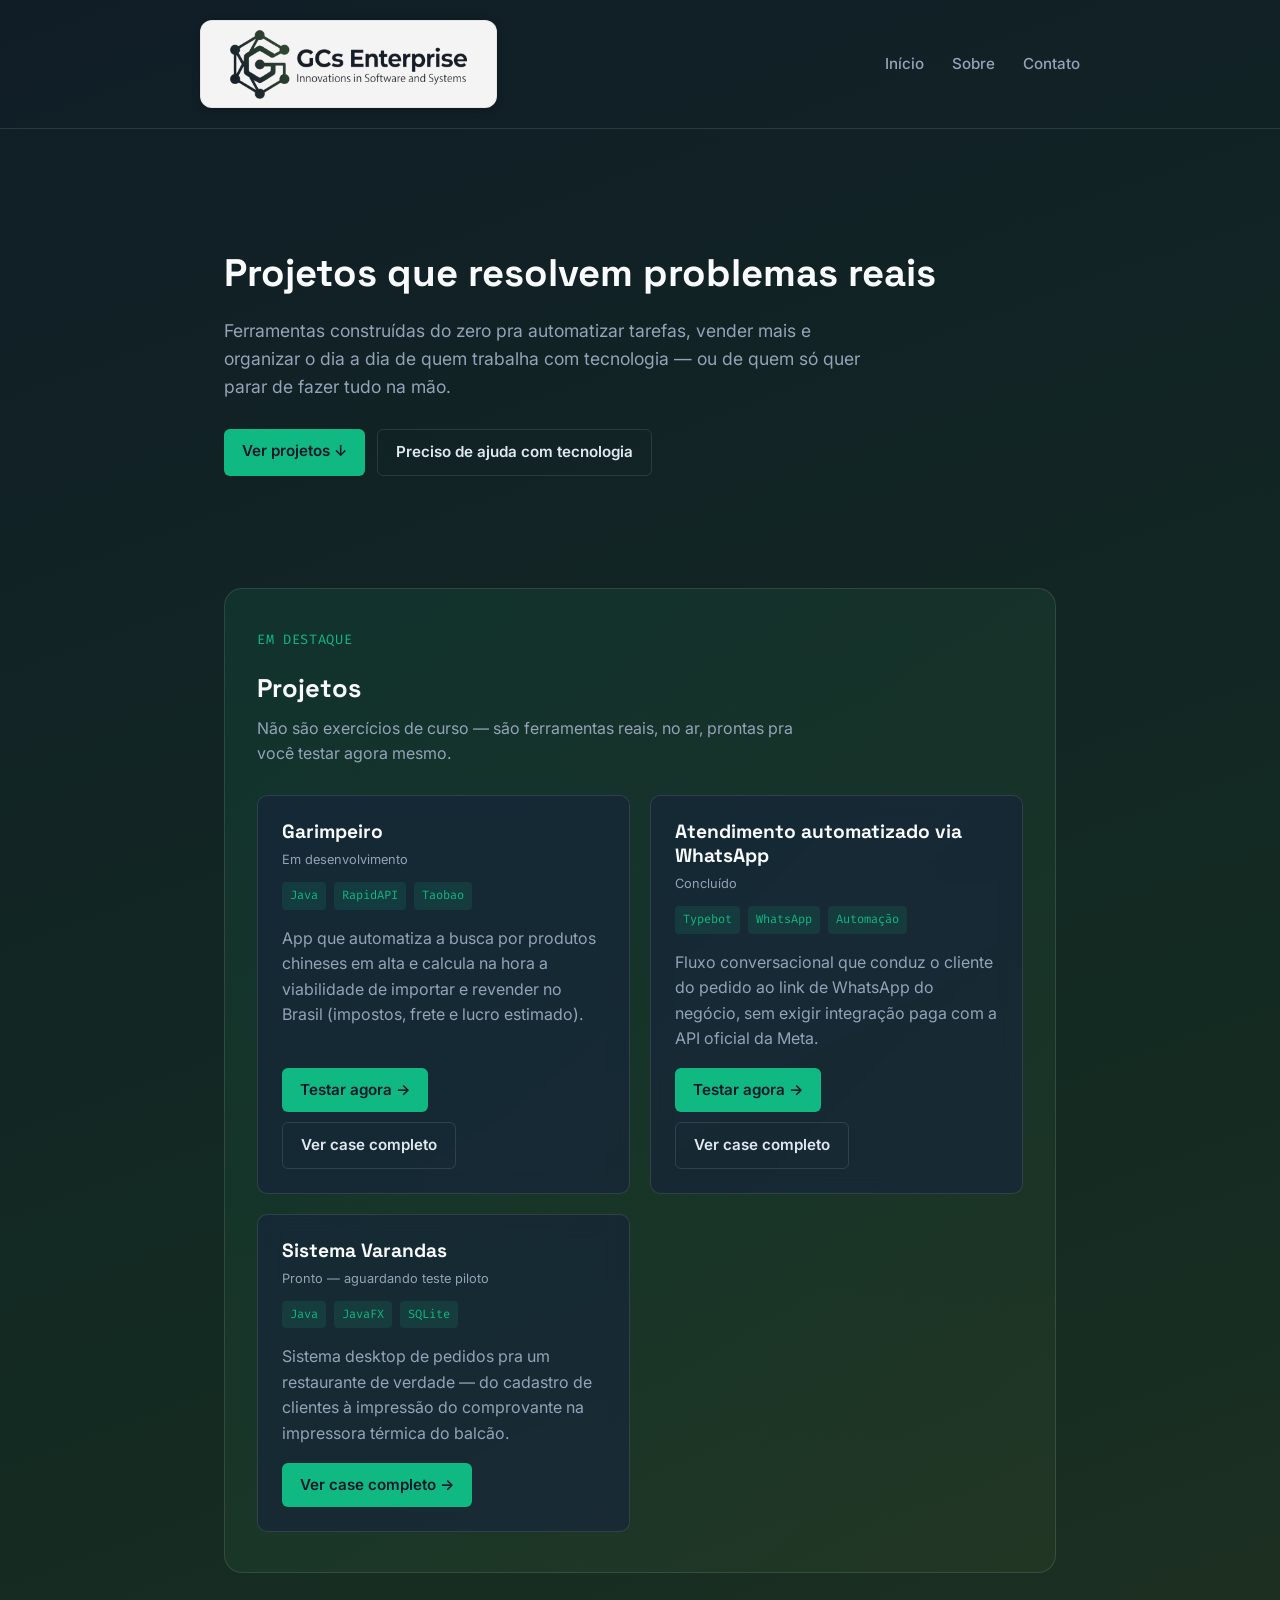
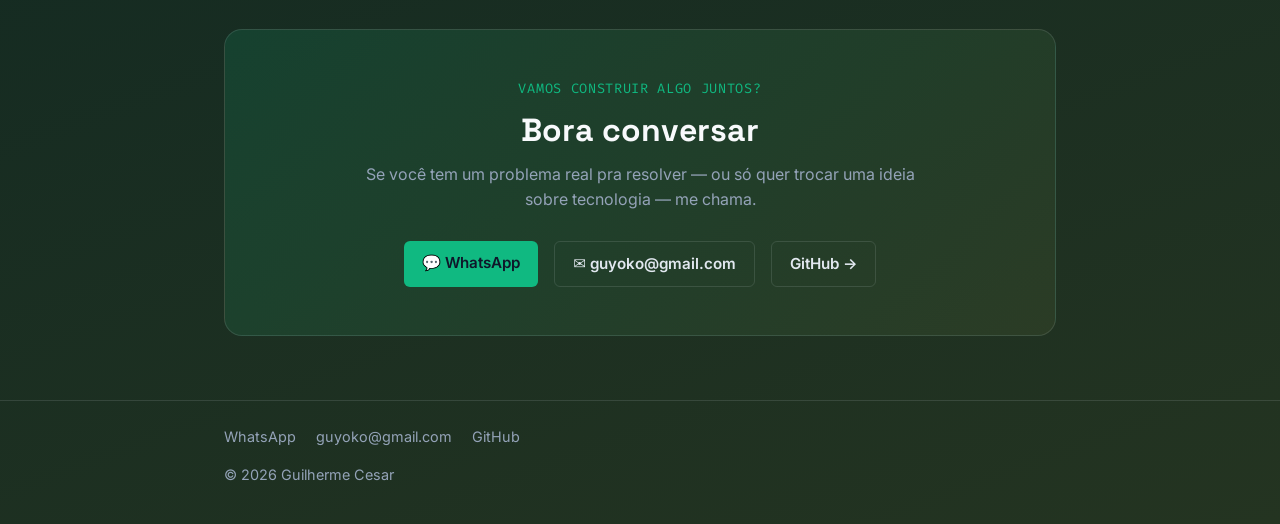
==== index.html @ 0d5178c1 "Atualiza logo do header com nome corrigido (GCs Enterprise) Substitui logo-header.png pela versao co" ====
<!DOCTYPE html>
<html lang="pt-BR">
<head>
  <meta charset="UTF-8">
  <meta name="viewport" content="width=device-width, initial-scale=1.0">
  <meta name="description" content="Portfólio de Guilherme Cesar, desenvolvedor, com projetos reais em Java, APIs e automação.">
  <meta property="og:title" content="Guilherme Cesar — Desenvolvedor">
  <meta property="og:description" content="Projetos reais em Java, APIs e automação — não são exercícios de curso.">
  <meta property="og:image" content="https://guilhermecesars.github.io/social-preview.jpg">
  <meta property="og:url" content="https://guilhermecesars.github.io/">
  <meta property="og:type" content="website">
  <meta name="twitter:card" content="summary_large_image">
  <link rel="icon" href="logo-icon.png" type="image/png">
  <title>Guilherme Cesar — Desenvolvedor</title>
  <link rel="stylesheet" href="style.css">
</head>
<body>
  <header class="site-header">
    <div class="container nav-bar">
      <a href="index.html" class="logo" aria-label="Guilherme Cesar — Início">
        <img src="logo-header.png" alt="GCs Enterprise" class="logo-mark">
      </a>
      <button type="button" class="nav-toggle" id="navToggle" aria-expanded="false" aria-controls="mainNav" aria-label="Abrir menu">
        <span></span><span></span><span></span>
      </button>
      <nav class="main-nav" id="mainNav">
        <a href="index.html">Início</a>
        <a href="sobre.html">Sobre</a>
        <a href="#contato">Contato</a>
      </nav>
    </div>
  </header>

  <main class="container">
    <section class="hero">
      <h1>Projetos que resolvem problemas reais</h1>
      <p class="lead">
        Ferramentas construídas do zero pra automatizar tarefas, vender mais e organizar o
        dia a dia de quem trabalha com tecnologia — ou de quem só quer parar de fazer tudo
        na mão.
      </p>
      <p class="hero-cta">
        <a href="#projetos" class="btn-primary">Ver projetos ↓</a>
        <a href="#contato" class="btn-secondary">Preciso de ajuda com tecnologia</a>
      </p>
    </section>

    <section id="projetos" class="projetos-destaque">
      <p class="eyebrow">Em destaque</p>
      <h2>Projetos</h2>
      <p class="section-intro">
        Não são exercícios de curso — são ferramentas reais, no ar, prontas pra você testar
        agora mesmo.
      </p>
      <div class="projects-grid">
        <article class="project-card reveal">
          <h3>Garimpeiro</h3>
          <p class="status">Em desenvolvimento</p>
          <div class="tags">
            <span class="tag">Java</span>
            <span class="tag">RapidAPI</span>
            <span class="tag">Taobao</span>
          </div>
          <p>
            App que automatiza a busca por produtos chineses em alta e calcula na hora a
            viabilidade de importar e revender no Brasil (impostos, frete e lucro estimado).
          </p>
          <div class="card-actions">
            <a href="https://agente-garimpeiro.onrender.com" target="_blank" rel="noopener" class="btn-primary">Testar agora →</a>
            <a href="projetos/garimpeiro.html" class="btn-secondary">Ver case completo</a>
          </div>
        </article>

        <article class="project-card reveal">
          <h3>Atendimento automatizado via WhatsApp</h3>
          <p class="status">Concluído</p>
          <div class="tags">
            <span class="tag">Typebot</span>
            <span class="tag">WhatsApp</span>
            <span class="tag">Automação</span>
          </div>
          <p>
            Fluxo conversacional que conduz o cliente do pedido ao link de WhatsApp do
            negócio, sem exigir integração paga com a API oficial da Meta.
          </p>
          <div class="card-actions">
            <a href="https://typebot.co/my-typebot-2c72x94" target="_blank" rel="noopener" class="btn-primary">Testar agora →</a>
            <a href="projetos/typebot.html" class="btn-secondary">Ver case completo</a>
          </div>
        </article>

        <article class="project-card reveal">
          <h3>Sistema Varandas</h3>
          <p class="status">Pronto — aguardando teste piloto</p>
          <div class="tags">
            <span class="tag">Java</span>
            <span class="tag">JavaFX</span>
            <span class="tag">SQLite</span>
          </div>
          <p>
            Sistema desktop de pedidos pra um restaurante de verdade — do cadastro de
            clientes à impressão do comprovante na impressora térmica do balcão.
          </p>
          <div class="card-actions">
            <a href="projetos/varandas.html" class="btn-primary">Ver case completo →</a>
          </div>
        </article>
      </div>
    </section>

    <section id="contato">
      <div class="contato-card reveal">
        <p class="eyebrow">Vamos construir algo juntos?</p>
        <h2>Bora conversar</h2>
        <p class="section-intro">
          Se você tem um problema real pra resolver — ou só quer trocar uma ideia sobre
          tecnologia — me chama.
        </p>
        <div class="contato-links">
          <a href="https://wa.me/5511976035867" target="_blank" rel="noopener" class="btn-primary">💬 WhatsApp</a>
          <a href="mailto:guyoko@gmail.com" class="btn-secondary">✉️ guyoko@gmail.com</a>
          <a href="https://github.com/guilhermecesars" target="_blank" rel="noopener" class="btn-secondary">GitHub →</a>
        </div>
      </div>
    </section>
  </main>

  <footer class="site-footer">
    <div class="container">
      <a href="https://wa.me/5511976035867" target="_blank" rel="noopener">WhatsApp</a>
      <a href="mailto:guyoko@gmail.com">guyoko@gmail.com</a>
      <a href="https://github.com/guilhermecesars" target="_blank" rel="noopener">GitHub</a>
      <p>&copy; 2026 Guilherme Cesar</p>
    </div>
  </footer>

  <script src="scripts.js" defer></script>
</body>
</html>
---- style.css ----
@charset "UTF-8";
@import url('https://fonts.googleapis.com/css2?family=Inter:wght@400;500;600;700&family=Space+Grotesk:wght@500;600;700&family=Fira+Code:wght@400;500&display=swap');

:root {
  --bg-grad-start: #101d27;
  --bg-grad-mid: #132a22;
  --bg-grad-end: #243421;
  --bg-card: rgba(22, 33, 62, 0.55);
  --border: rgba(226, 232, 240, 0.12);
  --text: #e2e8f0;
  --text-muted: #94a3b8;
  --heading: #f8fafc;
  --accent: #10b981;
  --accent-soft: rgba(16, 185, 129, 0.12);
}

* {
  box-sizing: border-box;
}

body {
  margin: 0;
  min-height: 100vh;
  background: linear-gradient(160deg, var(--bg-grad-start) 0%, var(--bg-grad-mid) 55%, var(--bg-grad-end) 100%);
  color: var(--text);
  font-family: "Inter", system-ui, -apple-system, sans-serif;
  line-height: 1.6;
}

h1, h2, h3, h4 {
  font-family: "Space Grotesk", "Inter", sans-serif;
  line-height: 1.25;
  color: var(--heading);
}

a {
  color: var(--accent);
}

.container {
  max-width: 880px;
  margin: 0 auto;
  padding: 0 24px;
}

/* header / nav */
.site-header {
  position: relative;
  border-bottom: 1px solid var(--border);
}

.nav-bar {
  display: flex;
  flex-wrap: wrap;
  justify-content: space-between;
  align-items: center;
  gap: 12px;
  padding: 20px 0;
}

.logo {
  display: inline-flex;
  align-items: center;
  background: #f4f4f4;
  border: 1px solid rgba(0, 0, 0, 0.06);
  border-radius: 12px;
  padding: 8px 18px;
  box-shadow: 0 2px 8px rgba(0, 0, 0, 0.2);
  text-decoration: none;
  transition: transform 0.2s ease;
}

.logo:hover,
.logo:focus-visible {
  transform: translateY(-1px);
  outline: none;
}

.logo-mark {
  display: block;
  height: 70px;
  width: auto;
}

.nav-toggle {
  display: none;
  flex-direction: column;
  justify-content: center;
  align-items: center;
  gap: 5px;
  width: 40px;
  height: 40px;
  background: transparent;
  border: 1px solid var(--border);
  border-radius: 8px;
  cursor: pointer;
  padding: 0;
}

.nav-toggle span {
  display: block;
  height: 2px;
  width: 18px;
  background: var(--text);
  transition: transform 0.25s ease, opacity 0.25s ease;
}

.nav-toggle.open span:nth-child(1) {
  transform: translateY(7px) rotate(45deg);
}

.nav-toggle.open span:nth-child(2) {
  opacity: 0;
}

.nav-toggle.open span:nth-child(3) {
  transform: translateY(-7px) rotate(-45deg);
}

.main-nav a {
  color: var(--text-muted);
  text-decoration: none;
  margin-left: 24px;
  font-weight: 500;
  font-size: 0.95rem;
  position: relative;
  transition: color 0.2s;
}

.main-nav a:first-child {
  margin-left: 0;
}

.main-nav a::after {
  content: "";
  position: absolute;
  left: 0;
  right: 100%;
  bottom: -4px;
  height: 2px;
  background: var(--accent);
  transition: right 0.25s ease;
}

.main-nav a:hover,
.main-nav a:focus-visible {
  color: var(--accent);
  outline: none;
}

.main-nav a:hover::after,
.main-nav a:focus-visible::after {
  right: 0;
}

/* hero */
.hero {
  padding: 64px 0 40px;
}

.hero .eyebrow {
  font-family: "Fira Code", monospace;
  color: var(--accent);
  font-size: 0.85rem;
  letter-spacing: 0.05em;
  text-transform: uppercase;
  margin: 0 0 12px;
}

.hero h1 {
  font-size: 2.4rem;
  margin: 0 0 20px;
}

.hero p.lead {
  font-size: 1.1rem;
  color: var(--text-muted);
  max-width: 640px;
}

.hero-cta {
  margin-top: 28px;
  display: flex;
  flex-wrap: wrap;
  gap: 12px;
}

.hero .eyebrow,
.hero h1,
.hero p.lead,
.hero-cta {
  opacity: 0;
  animation: fadeInUp 0.7s ease forwards;
}

.hero .eyebrow { animation-delay: 0s; }
.hero h1 { animation-delay: 0.12s; }
.hero p.lead { animation-delay: 0.24s; }
.hero-cta { animation-delay: 0.36s; }

/* sections */
section {
  margin: 56px 0;
}

section > h2 {
  font-size: 1.6rem;
  margin-bottom: 12px;
}

.section-intro {
  color: var(--text-muted);
  max-width: 560px;
  margin: 0 0 28px;
}

/* projetos em destaque */
.projetos-destaque {
  padding: 40px 32px;
  border-radius: 18px;
  border: 1px solid var(--border);
  background: linear-gradient(135deg, rgba(16, 185, 129, 0.1), rgba(107, 122, 62, 0.1));
}

.projetos-destaque .eyebrow {
  font-family: "Fira Code", monospace;
  color: var(--accent);
  font-size: 0.85rem;
  letter-spacing: 0.05em;
  text-transform: uppercase;
  margin: 0 0 10px;
}

/* project cards */
.projects-grid {
  display: grid;
  grid-template-columns: repeat(auto-fit, minmax(260px, 1fr));
  gap: 20px;
}

.project-card {
  background: var(--bg-card);
  backdrop-filter: blur(10px);
  -webkit-backdrop-filter: blur(10px);
  border: 1px solid var(--border);
  border-radius: 10px;
  padding: 24px;
  display: flex;
  flex-direction: column;
  transition: transform 0.3s ease, border-color 0.3s ease, box-shadow 0.3s ease;
}

.project-card:hover {
  transform: translateY(-6px);
  border-color: var(--accent);
  box-shadow: 0 16px 32px -16px rgba(16, 185, 129, 0.4);
}

/* combinado com .reveal: garante que a transicao cubra fade-in e hover juntos */
.project-card.reveal {
  transition: opacity 0.6s ease, transform 0.4s ease, border-color 0.3s ease, box-shadow 0.3s ease;
}

.project-card h3 {
  margin: 0 0 6px;
  font-size: 1.2rem;
}

.project-card .status {
  font-size: 0.8rem;
  color: var(--text-muted);
  margin: 0 0 12px;
}

.tags {
  display: flex;
  flex-wrap: wrap;
  gap: 8px;
  margin: 0 0 16px;
}

.tag {
  font-family: "Fira Code", monospace;
  font-size: 0.75rem;
  background: var(--accent-soft);
  color: var(--accent);
  padding: 4px 8px;
  border-radius: 4px;
}

.project-card p {
  color: var(--text-muted);
  margin: 0 0 16px;
}

.card-actions {
  display: flex;
  flex-wrap: wrap;
  gap: 10px;
  margin-top: auto;
}

/* buttons */
.btn-primary,
.btn-secondary,
.case-cta {
  display: inline-block;
  font-weight: 600;
  text-decoration: none;
  padding: 10px 18px;
  border-radius: 6px;
  font-size: 0.95rem;
  transition: transform 0.2s ease, background 0.2s ease, border-color 0.2s ease, color 0.2s ease;
}

.btn-primary,
.case-cta {
  background: var(--accent);
  color: #0f172a;
}

.btn-primary:hover,
.btn-primary:focus-visible,
.case-cta:hover,
.case-cta:focus-visible {
  background: #0ea371;
  transform: translateY(-2px);
  outline: none;
}

.btn-secondary {
  background: transparent;
  color: var(--text);
  border: 1px solid var(--border);
}

.btn-secondary:hover,
.btn-secondary:focus-visible {
  border-color: var(--accent);
  color: var(--accent);
  transform: translateY(-2px);
  outline: none;
}

/* contato */
.contato-card {
  border-radius: 18px;
  padding: 48px 32px;
  text-align: center;
  border: 1px solid var(--border);
  background: linear-gradient(135deg, rgba(16, 185, 129, 0.15), rgba(107, 122, 62, 0.15));
}

.contato-card .eyebrow {
  font-family: "Fira Code", monospace;
  color: var(--accent);
  font-size: 0.85rem;
  letter-spacing: 0.05em;
  text-transform: uppercase;
  margin: 0 0 10px;
}

.contato-card h2 {
  font-size: 2rem;
  margin: 0 0 12px;
}

.contato-card .section-intro {
  margin: 0 auto 28px;
}

.contato-links {
  display: flex;
  gap: 16px;
  flex-wrap: wrap;
  justify-content: center;
}

/* about / trajetória */
.about-layout {
  display: flex;
  gap: 32px;
  flex-wrap: wrap;
  align-items: flex-start;
}

.profile-photo {
  width: 220px;
  max-width: 100%;
  border-radius: 12px;
  border: 1px solid var(--border);
}

.about-text {
  flex: 1;
  min-width: 260px;
}

/* case study pages */
.breadcrumb {
  display: inline-block;
  font-size: 0.9rem;
  color: var(--text-muted);
  text-decoration: none;
  margin-bottom: 24px;
}

.breadcrumb:hover,
.breadcrumb:focus-visible {
  color: var(--accent);
}

.case-header h1 {
  font-size: 2rem;
  margin: 0 0 8px;
}

.case-header .status {
  font-size: 0.85rem;
  color: var(--text-muted);
  margin: 0 0 16px;
}

.case-cta {
  margin: 4px 0 12px;
}

.case-section {
  margin: 32px 0;
}

.case-label {
  font-family: "Fira Code", monospace;
  text-transform: uppercase;
  letter-spacing: 0.05em;
  font-size: 0.8rem;
  font-weight: 500;
  color: var(--accent);
  margin: 0 0 8px;
}

/* carousel */
.carousel {
  position: relative;
  border-radius: 14px;
  overflow: hidden;
  border: 1px solid var(--border);
  background: var(--bg-card);
}

.carousel-track {
  display: flex;
  overflow-x: auto;
  scroll-snap-type: x mandatory;
  scrollbar-width: none;
}

.carousel-track::-webkit-scrollbar {
  display: none;
}

.carousel-slide {
  flex: 0 0 100%;
  scroll-snap-align: center;
  margin: 0;
}

.carousel-slide img {
  display: block;
  width: 100%;
  height: auto;
}

.carousel-slide figcaption {
  padding: 12px 16px;
  font-size: 0.85rem;
  color: var(--text-muted);
  text-align: center;
}

.carousel-btn {
  position: absolute;
  top: 42%;
  transform: translateY(-50%);
  background: rgba(15, 23, 42, 0.65);
  color: #ffffff;
  border: 1px solid var(--border);
  width: 36px;
  height: 36px;
  border-radius: 50%;
  font-size: 1.3rem;
  line-height: 1;
  cursor: pointer;
  display: flex;
  align-items: center;
  justify-content: center;
  transition: background 0.2s ease, color 0.2s ease;
}

.carousel-btn:hover,
.carousel-btn:focus-visible {
  background: var(--accent);
  color: #0f172a;
  outline: none;
}

.carousel-prev {
  left: 12px;
}

.carousel-next {
  right: 12px;
}

.carousel-dots {
  display: flex;
  justify-content: center;
  gap: 8px;
  padding: 4px 0 16px;
}

.carousel-dot {
  width: 8px;
  height: 8px;
  border-radius: 50%;
  background: var(--border);
  border: none;
  padding: 0;
  cursor: pointer;
  transition: background 0.2s ease, transform 0.2s ease;
}

.carousel-dot.active {
  background: var(--accent);
  transform: scale(1.3);
}

/* footer */
.site-footer {
  border-top: 1px solid var(--border);
  margin-top: 64px;
  padding: 24px 0;
  color: var(--text-muted);
  font-size: 0.9rem;
}

.site-footer a {
  color: var(--text-muted);
  margin-right: 16px;
  text-decoration: none;
}

.site-footer a:hover,
.site-footer a:focus-visible {
  color: var(--accent);
}

/* scroll reveal */
.reveal {
  opacity: 0;
  transform: translateY(24px);
  transition: opacity 0.6s ease, transform 0.6s ease;
}

.reveal.is-visible {
  opacity: 1;
  transform: translateY(0);
}

.projects-grid .project-card:nth-child(2) {
  transition-delay: 0.1s;
}

.projects-grid .project-card:nth-child(3) {
  transition-delay: 0.2s;
}

/* animations */
@keyframes fadeInUp {
  from {
    opacity: 0;
    transform: translateY(20px);
  }
  to {
    opacity: 1;
    transform: translateY(0);
  }
}

@media (prefers-reduced-motion: reduce) {
  * {
    animation: none !important;
    transition: none !important;
  }
}

@media (max-width: 600px) {
  .hero h1 {
    font-size: 1.9rem;
  }

  .nav-toggle {
    display: flex;
  }

  .main-nav {
    display: none;
    flex: 0 0 100%;
    flex-direction: column;
    gap: 4px;
    padding: 8px 0 4px;
  }

  .main-nav.open {
    display: flex;
  }

  .main-nav a {
    margin-left: 0;
    padding: 12px 0;
    border-bottom: 1px solid var(--border);
  }

  .main-nav a:last-child {
    border-bottom: none;
  }

  .main-nav a::after {
    display: none;
  }

  .about-layout {
    flex-direction: column;
  }

  .projetos-destaque,
  .contato-card {
    padding: 28px 20px;
  }

  .logo-mark {
    height: 54px;
  }

  .logo {
    padding: 6px 12px;
  }
}
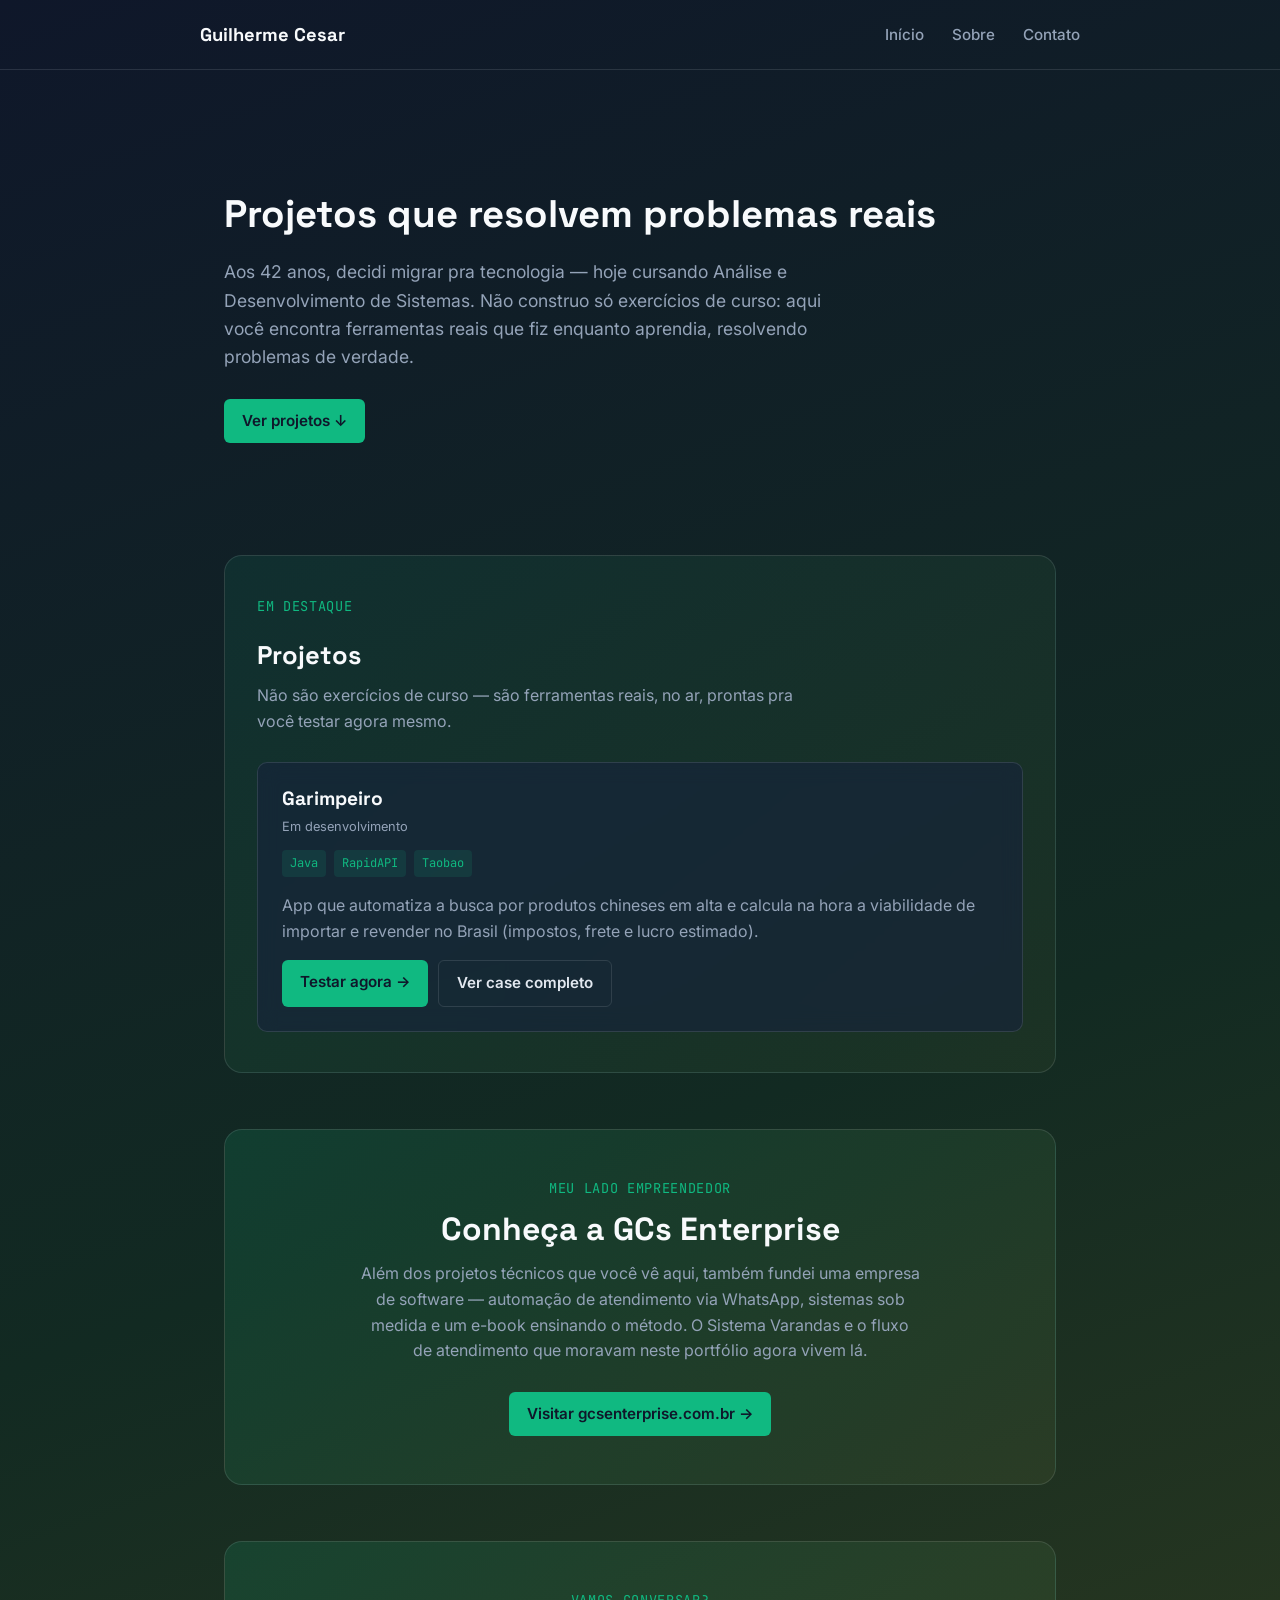
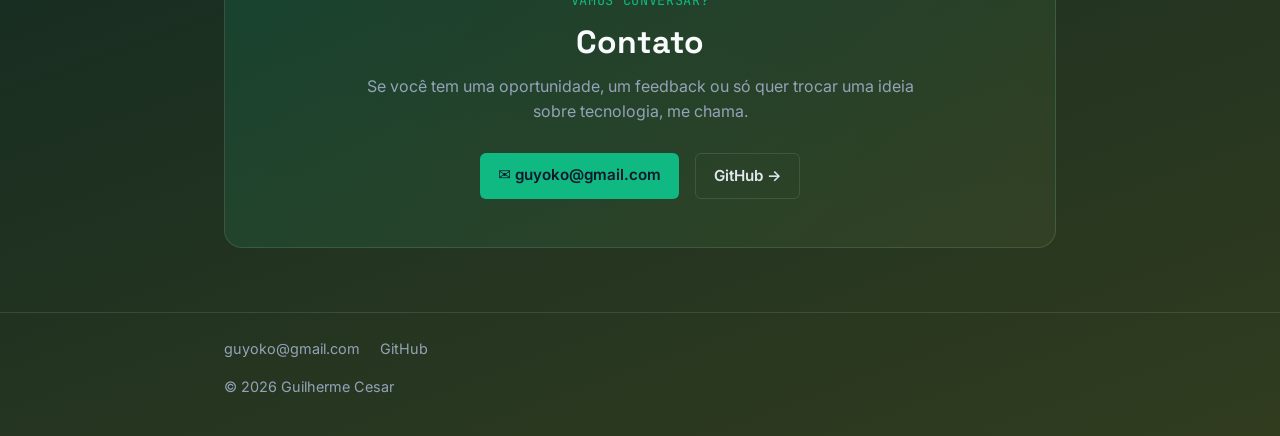
==== commit a46975b0: "Simplifica o portfolio de volta ao foco pessoal/estudante - Remove identidade visual GCs Enterprise " ====
--- a/index.html
+++ b/index.html
@@ -6,20 +6,16 @@
   <meta name="description" content="Portfólio de Guilherme Cesar, desenvolvedor, com projetos reais em Java, APIs e automação.">
   <meta property="og:title" content="Guilherme Cesar — Desenvolvedor">
   <meta property="og:description" content="Projetos reais em Java, APIs e automação — não são exercícios de curso.">
-  <meta property="og:image" content="https://guilhermecesars.github.io/social-preview.jpg">
   <meta property="og:url" content="https://guilhermecesars.github.io/">
   <meta property="og:type" content="website">
-  <meta name="twitter:card" content="summary_large_image">
-  <link rel="icon" href="logo-icon.png" type="image/png">
+  <link rel="icon" href="gui001.ico" type="image/x-icon">
   <title>Guilherme Cesar — Desenvolvedor</title>
   <link rel="stylesheet" href="style.css">
 </head>
 <body>
   <header class="site-header">
     <div class="container nav-bar">
-      <a href="index.html" class="logo" aria-label="Guilherme Cesar — Início">
-        <img src="logo-header.png" alt="GCs Enterprise" class="logo-mark">
-      </a>
+      <a href="index.html" class="logo">Guilherme Cesar</a>
       <button type="button" class="nav-toggle" id="navToggle" aria-expanded="false" aria-controls="mainNav" aria-label="Abrir menu">
         <span></span><span></span><span></span>
       </button>
@@ -35,13 +31,13 @@
     <section class="hero">
       <h1>Projetos que resolvem problemas reais</h1>
       <p class="lead">
-        Ferramentas construídas do zero pra automatizar tarefas, vender mais e organizar o
-        dia a dia de quem trabalha com tecnologia — ou de quem só quer parar de fazer tudo
-        na mão.
+        Aos 42 anos, decidi migrar pra tecnologia — hoje cursando Análise e
+        Desenvolvimento de Sistemas. Não construo só exercícios de curso: aqui você
+        encontra ferramentas reais que fiz enquanto aprendia, resolvendo problemas de
+        verdade.
       </p>
       <p class="hero-cta">
         <a href="#projetos" class="btn-primary">Ver projetos ↓</a>
-        <a href="#contato" class="btn-secondary">Preciso de ajuda com tecnologia</a>
       </p>
     </section>
 
@@ -70,55 +66,33 @@
             <a href="projetos/garimpeiro.html" class="btn-secondary">Ver case completo</a>
           </div>
         </article>
+      </div>
+    </section>
 
-        <article class="project-card reveal">
-          <h3>Atendimento automatizado via WhatsApp</h3>
-          <p class="status">Concluído</p>
-          <div class="tags">
-            <span class="tag">Typebot</span>
-            <span class="tag">WhatsApp</span>
-            <span class="tag">Automação</span>
-          </div>
-          <p>
-            Fluxo conversacional que conduz o cliente do pedido ao link de WhatsApp do
-            negócio, sem exigir integração paga com a API oficial da Meta.
-          </p>
-          <div class="card-actions">
-            <a href="https://typebot.co/my-typebot-2c72x94" target="_blank" rel="noopener" class="btn-primary">Testar agora →</a>
-            <a href="projetos/typebot.html" class="btn-secondary">Ver case completo</a>
-          </div>
-        </article>
-
-        <article class="project-card reveal">
-          <h3>Sistema Varandas</h3>
-          <p class="status">Pronto — aguardando teste piloto</p>
-          <div class="tags">
-            <span class="tag">Java</span>
-            <span class="tag">JavaFX</span>
-            <span class="tag">SQLite</span>
-          </div>
-          <p>
-            Sistema desktop de pedidos pra um restaurante de verdade — do cadastro de
-            clientes à impressão do comprovante na impressora térmica do balcão.
-          </p>
-          <div class="card-actions">
-            <a href="projetos/varandas.html" class="btn-primary">Ver case completo →</a>
-          </div>
-        </article>
+    <section id="gcs-enterprise">
+      <div class="contato-card reveal">
+        <p class="eyebrow">Meu lado empreendedor</p>
+        <h2>Conheça a GCs Enterprise</h2>
+        <p class="section-intro">
+          Além dos projetos técnicos que você vê aqui, também fundei uma empresa de
+          software — automação de atendimento via WhatsApp, sistemas sob medida e um
+          e-book ensinando o método. O Sistema Varandas e o fluxo de atendimento que
+          moravam neste portfólio agora vivem lá.
+        </p>
+        <a href="https://gcsenterprise.com.br" target="_blank" rel="noopener" class="btn-primary">Visitar gcsenterprise.com.br →</a>
       </div>
     </section>
 
     <section id="contato">
       <div class="contato-card reveal">
-        <p class="eyebrow">Vamos construir algo juntos?</p>
-        <h2>Bora conversar</h2>
+        <p class="eyebrow">Vamos conversar?</p>
+        <h2>Contato</h2>
         <p class="section-intro">
-          Se você tem um problema real pra resolver — ou só quer trocar uma ideia sobre
-          tecnologia — me chama.
+          Se você tem uma oportunidade, um feedback ou só quer trocar uma ideia sobre
+          tecnologia, me chama.
         </p>
         <div class="contato-links">
-          <a href="https://wa.me/5511976035867" target="_blank" rel="noopener" class="btn-primary">💬 WhatsApp</a>
-          <a href="mailto:guyoko@gmail.com" class="btn-secondary">✉️ guyoko@gmail.com</a>
+          <a href="mailto:guyoko@gmail.com" class="btn-primary">✉️ guyoko@gmail.com</a>
           <a href="https://github.com/guilhermecesars" target="_blank" rel="noopener" class="btn-secondary">GitHub →</a>
         </div>
       </div>
@@ -127,7 +101,6 @@
 
   <footer class="site-footer">
     <div class="container">
-      <a href="https://wa.me/5511976035867" target="_blank" rel="noopener">WhatsApp</a>
       <a href="mailto:guyoko@gmail.com">guyoko@gmail.com</a>
       <a href="https://github.com/guilhermecesars" target="_blank" rel="noopener">GitHub</a>
       <p>&copy; 2026 Guilherme Cesar</p>
--- a/style.css
+++ b/style.css
@@ -1,10 +1,10 @@
 @charset "UTF-8";
-@import url('https://fonts.googleapis.com/css2?family=Inter:wght@400;500;600;700&family=Space+Grotesk:wght@500;600;700&family=Fira+Code:wght@400;500&display=swap');
+@import url('https://fonts.googleapis.com/css2?family=Inter:wght@400;500;600;700&family=Space+Grotesk:wght@500;600;700&family=JetBrains+Mono:wght@400;500&display=swap');
 
 :root {
-  --bg-grad-start: #101d27;
-  --bg-grad-mid: #132a22;
-  --bg-grad-end: #243421;
+  --bg-grad-start: #0f172a;
+  --bg-grad-mid: #122a22;
+  --bg-grad-end: #313c1f;
   --bg-card: rgba(22, 33, 62, 0.55);
   --border: rgba(226, 232, 240, 0.12);
   --text: #e2e8f0;
@@ -59,27 +59,11 @@
 }
 
 .logo {
-  display: inline-flex;
-  align-items: center;
-  background: #f4f4f4;
-  border: 1px solid rgba(0, 0, 0, 0.06);
-  border-radius: 12px;
-  padding: 8px 18px;
-  box-shadow: 0 2px 8px rgba(0, 0, 0, 0.2);
+  font-family: "Space Grotesk", sans-serif;
+  font-weight: 700;
+  font-size: 1.15rem;
+  color: var(--heading);
   text-decoration: none;
-  transition: transform 0.2s ease;
-}
-
-.logo:hover,
-.logo:focus-visible {
-  transform: translateY(-1px);
-  outline: none;
-}
-
-.logo-mark {
-  display: block;
-  height: 70px;
-  width: auto;
 }
 
 .nav-toggle {
@@ -159,7 +143,7 @@
 }
 
 .hero .eyebrow {
-  font-family: "Fira Code", monospace;
+  font-family: "JetBrains Mono", monospace;
   color: var(--accent);
   font-size: 0.85rem;
   letter-spacing: 0.05em;
@@ -223,7 +207,7 @@
 }
 
 .projetos-destaque .eyebrow {
-  font-family: "Fira Code", monospace;
+  font-family: "JetBrains Mono", monospace;
   color: var(--accent);
   font-size: 0.85rem;
   letter-spacing: 0.05em;
@@ -280,7 +264,7 @@
 }
 
 .tag {
-  font-family: "Fira Code", monospace;
+  font-family: "JetBrains Mono", monospace;
   font-size: 0.75rem;
   background: var(--accent-soft);
   color: var(--accent);
@@ -352,7 +336,7 @@
 }
 
 .contato-card .eyebrow {
-  font-family: "Fira Code", monospace;
+  font-family: "JetBrains Mono", monospace;
   color: var(--accent);
   font-size: 0.85rem;
   letter-spacing: 0.05em;
@@ -430,109 +414,13 @@
 }
 
 .case-label {
-  font-family: "Fira Code", monospace;
+  font-family: "JetBrains Mono", monospace;
   text-transform: uppercase;
   letter-spacing: 0.05em;
   font-size: 0.8rem;
   font-weight: 500;
   color: var(--accent);
   margin: 0 0 8px;
-}
-
-/* carousel */
-.carousel {
-  position: relative;
-  border-radius: 14px;
-  overflow: hidden;
-  border: 1px solid var(--border);
-  background: var(--bg-card);
-}
-
-.carousel-track {
-  display: flex;
-  overflow-x: auto;
-  scroll-snap-type: x mandatory;
-  scrollbar-width: none;
-}
-
-.carousel-track::-webkit-scrollbar {
-  display: none;
-}
-
-.carousel-slide {
-  flex: 0 0 100%;
-  scroll-snap-align: center;
-  margin: 0;
-}
-
-.carousel-slide img {
-  display: block;
-  width: 100%;
-  height: auto;
-}
-
-.carousel-slide figcaption {
-  padding: 12px 16px;
-  font-size: 0.85rem;
-  color: var(--text-muted);
-  text-align: center;
-}
-
-.carousel-btn {
-  position: absolute;
-  top: 42%;
-  transform: translateY(-50%);
-  background: rgba(15, 23, 42, 0.65);
-  color: #ffffff;
-  border: 1px solid var(--border);
-  width: 36px;
-  height: 36px;
-  border-radius: 50%;
-  font-size: 1.3rem;
-  line-height: 1;
-  cursor: pointer;
-  display: flex;
-  align-items: center;
-  justify-content: center;
-  transition: background 0.2s ease, color 0.2s ease;
-}
-
-.carousel-btn:hover,
-.carousel-btn:focus-visible {
-  background: var(--accent);
-  color: #0f172a;
-  outline: none;
-}
-
-.carousel-prev {
-  left: 12px;
-}
-
-.carousel-next {
-  right: 12px;
-}
-
-.carousel-dots {
-  display: flex;
-  justify-content: center;
-  gap: 8px;
-  padding: 4px 0 16px;
-}
-
-.carousel-dot {
-  width: 8px;
-  height: 8px;
-  border-radius: 50%;
-  background: var(--border);
-  border: none;
-  padding: 0;
-  cursor: pointer;
-  transition: background 0.2s ease, transform 0.2s ease;
-}
-
-.carousel-dot.active {
-  background: var(--accent);
-  transform: scale(1.3);
 }
 
 /* footer */
@@ -565,14 +453,6 @@
 .reveal.is-visible {
   opacity: 1;
   transform: translateY(0);
-}
-
-.projects-grid .project-card:nth-child(2) {
-  transition-delay: 0.1s;
-}
-
-.projects-grid .project-card:nth-child(3) {
-  transition-delay: 0.2s;
 }
 
 /* animations */
@@ -637,12 +517,4 @@
   .contato-card {
     padding: 28px 20px;
   }
-
-  .logo-mark {
-    height: 54px;
-  }
-
-  .logo {
-    padding: 6px 12px;
-  }
-}
+}
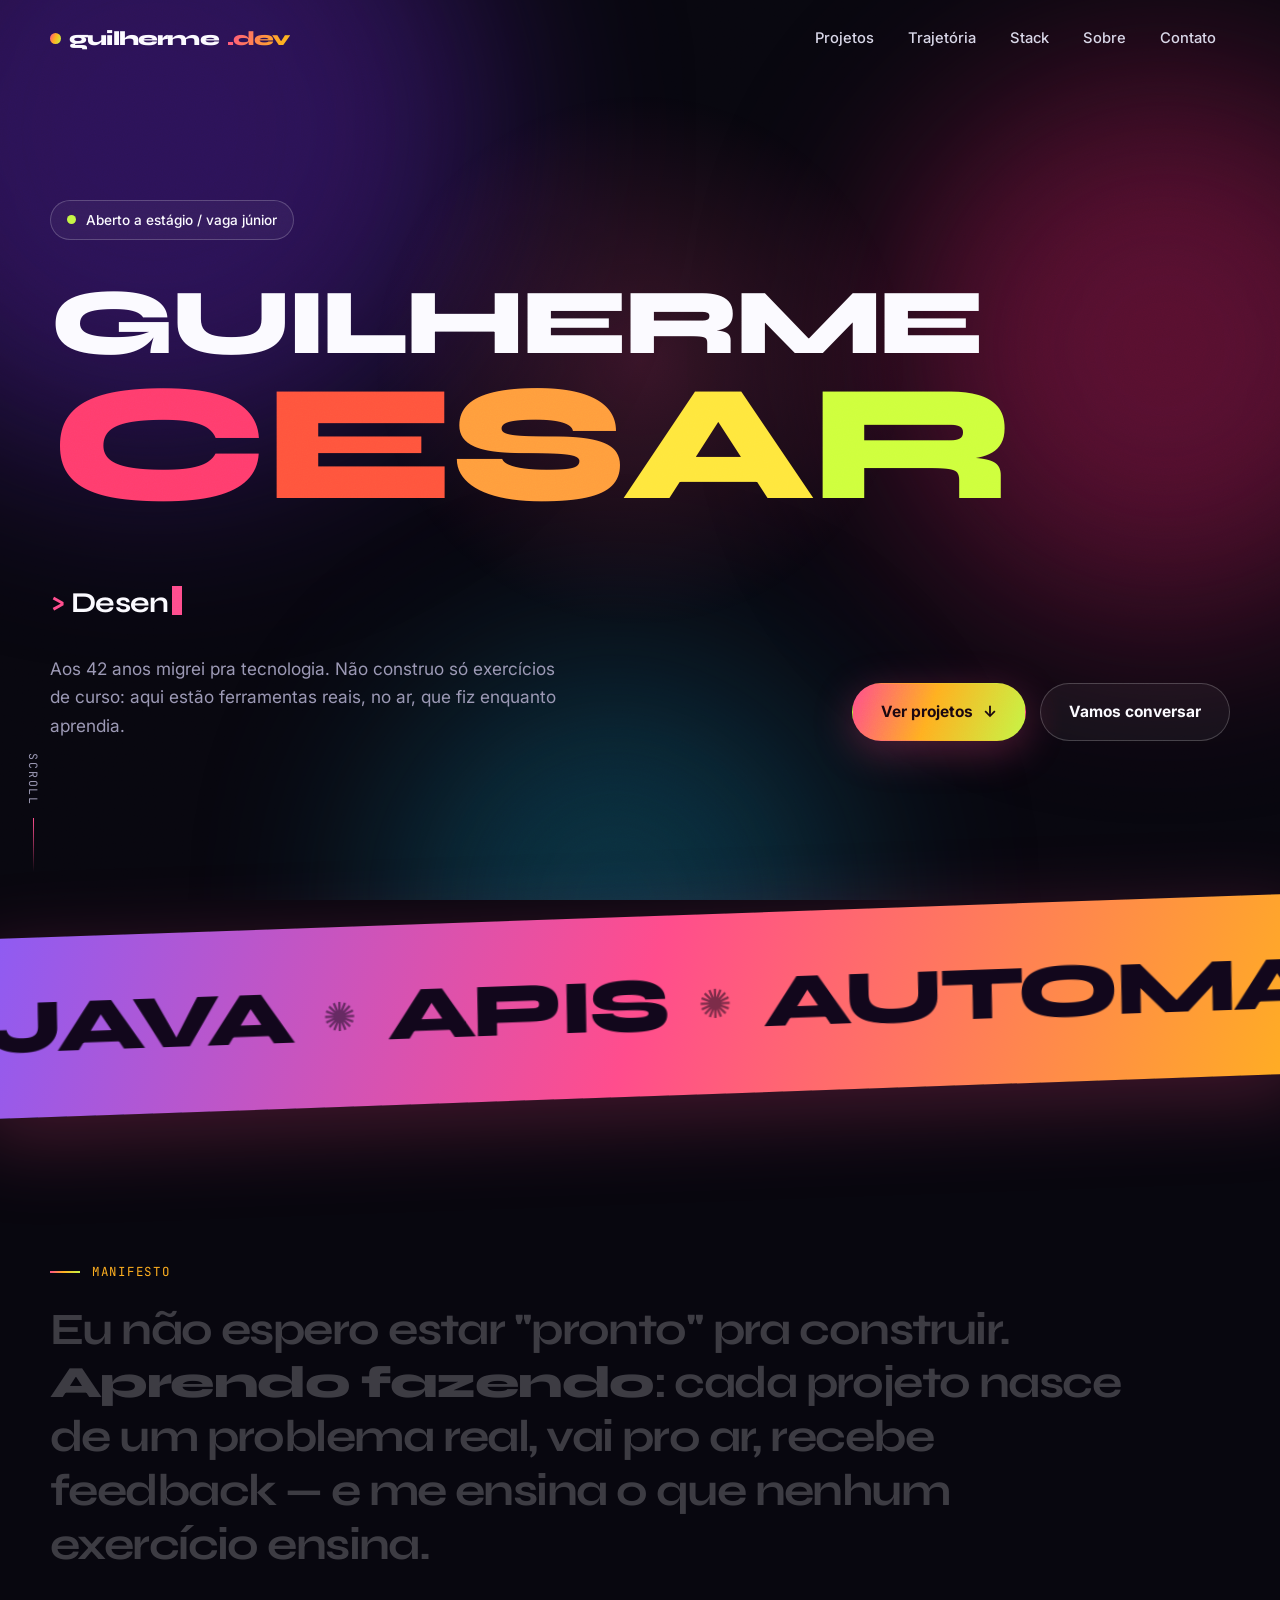
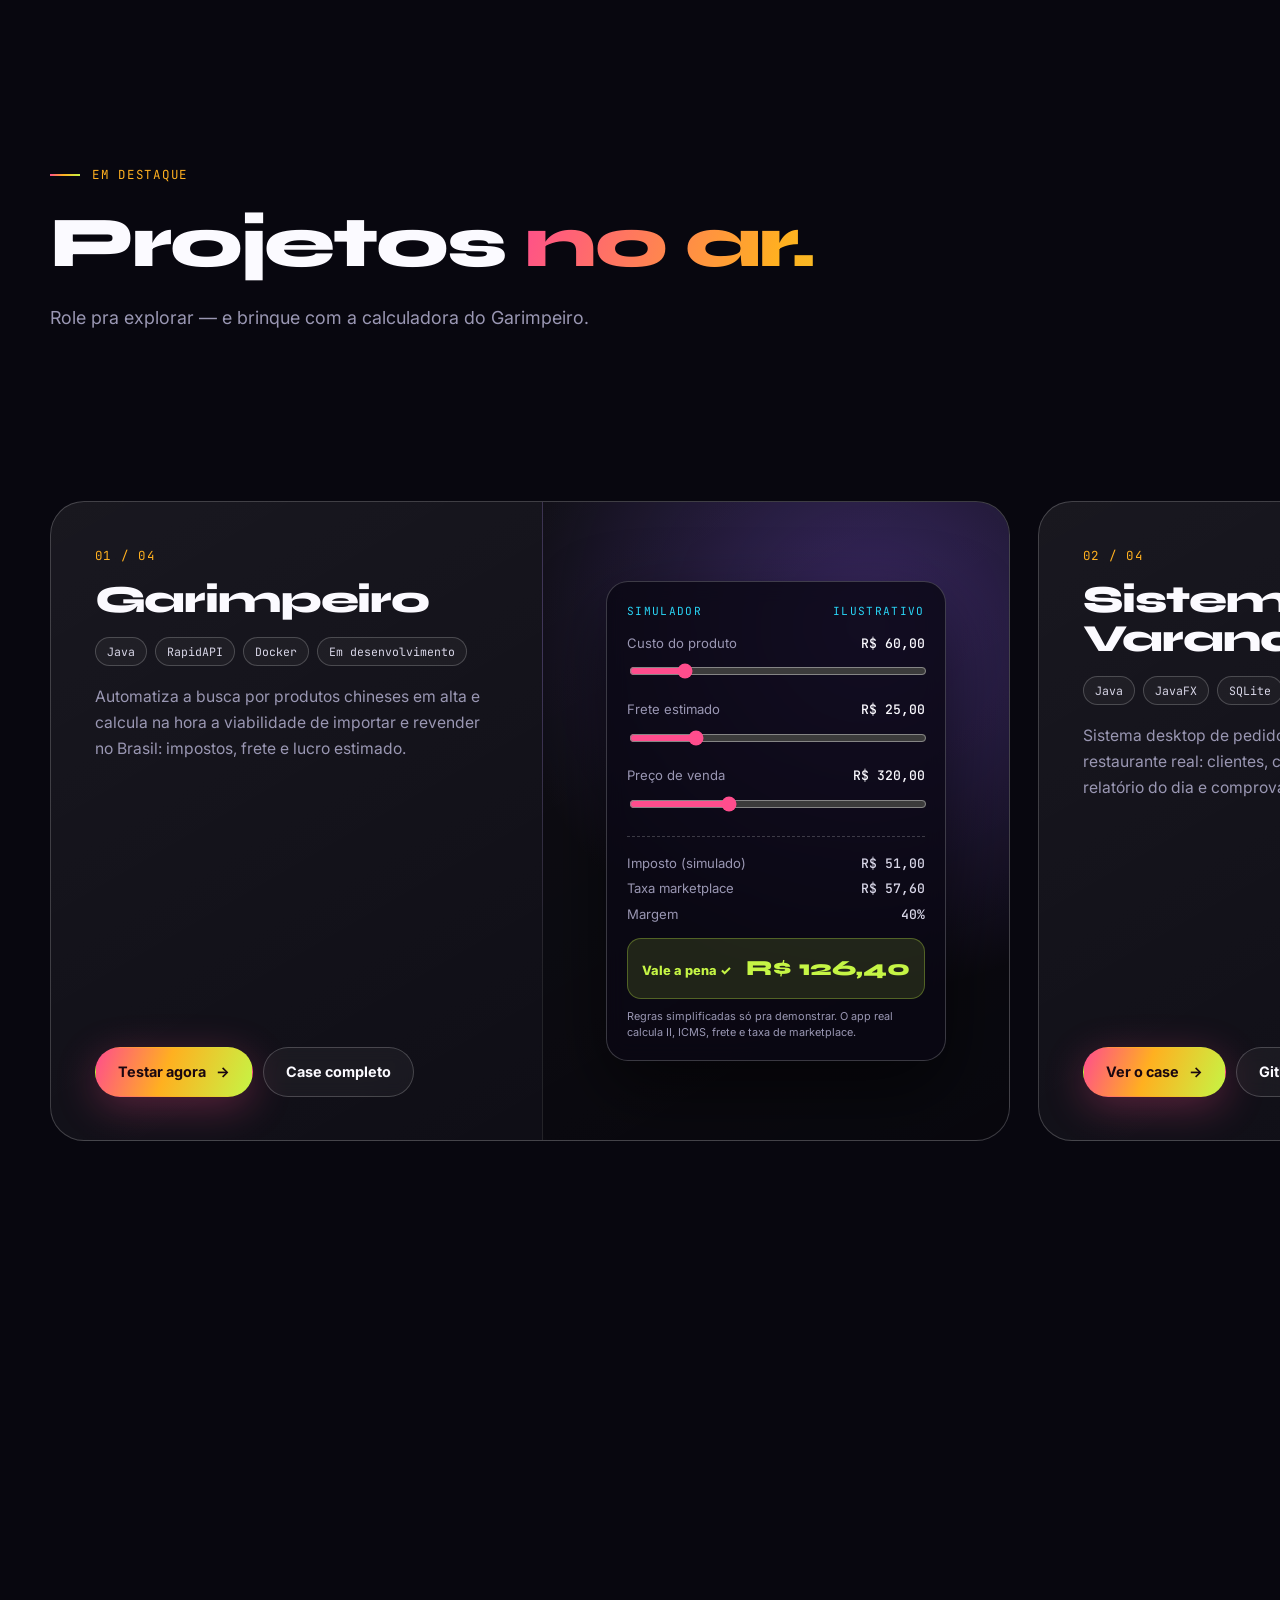
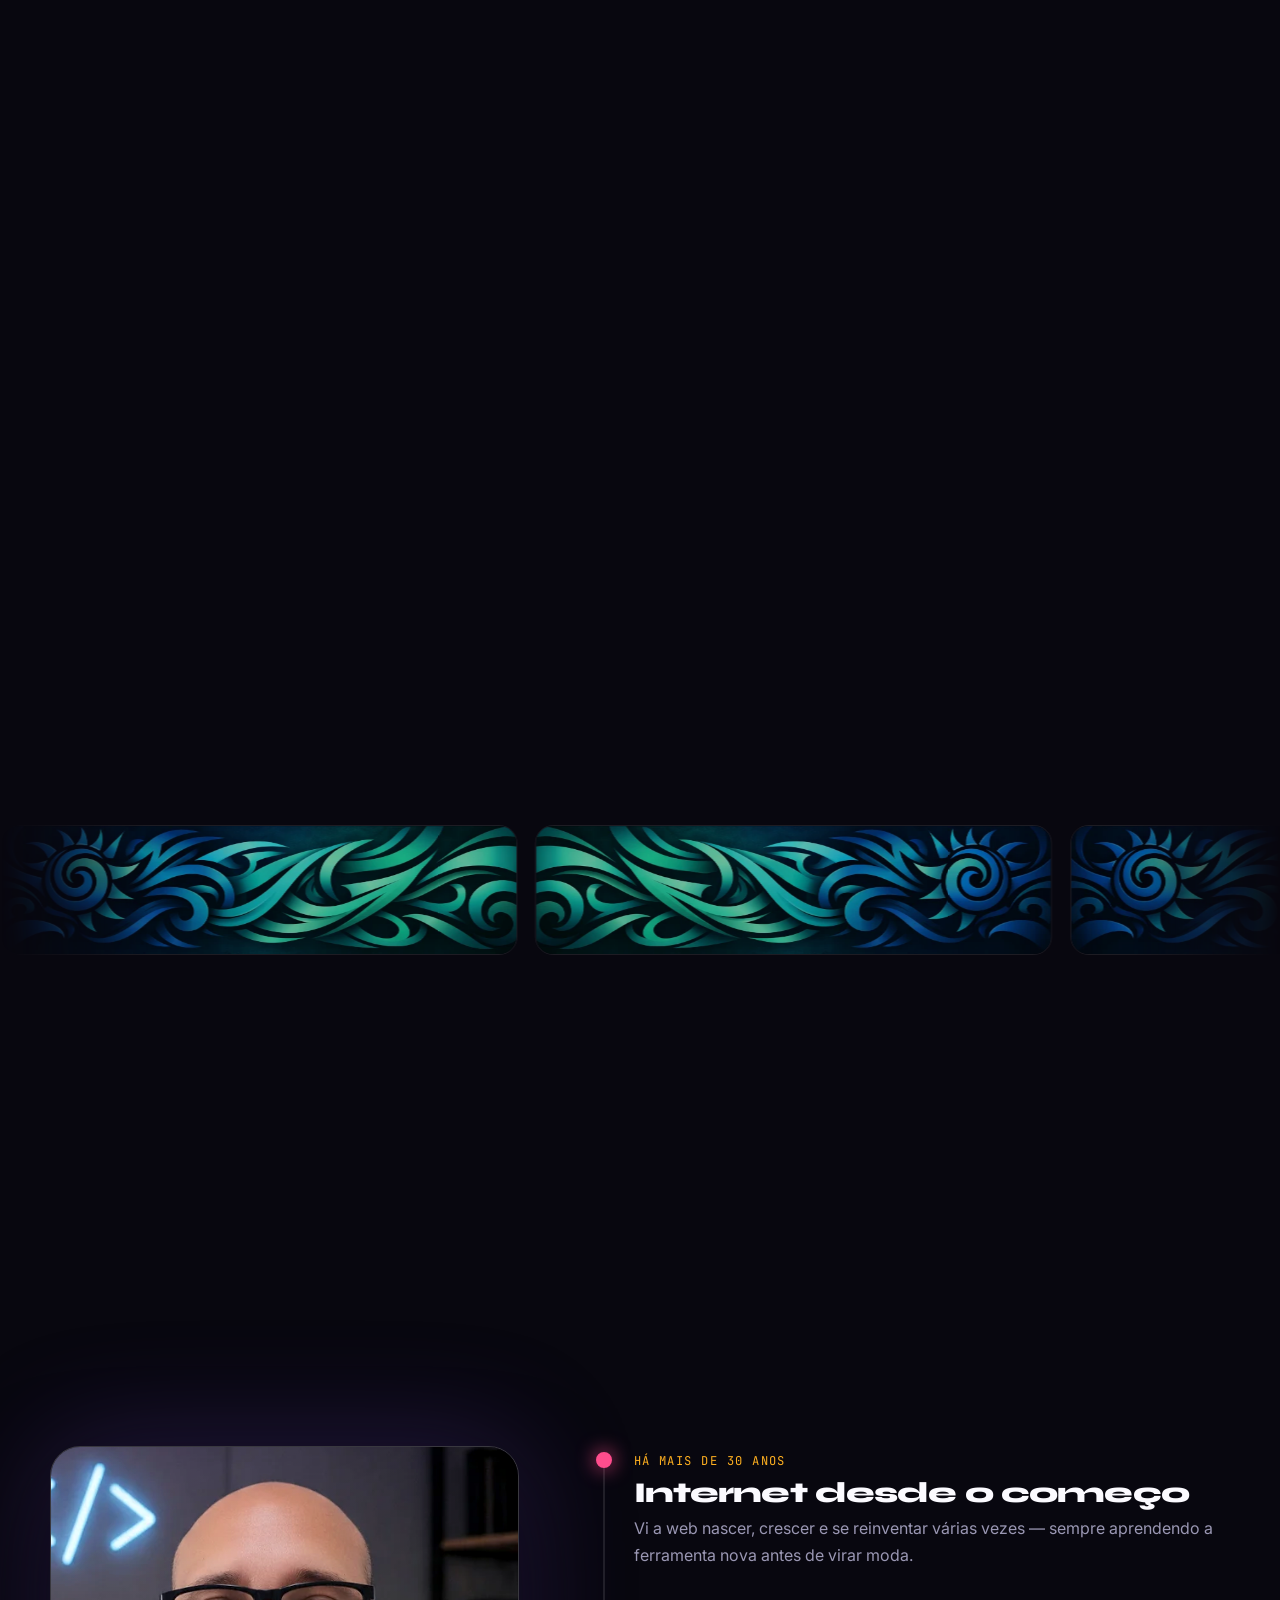
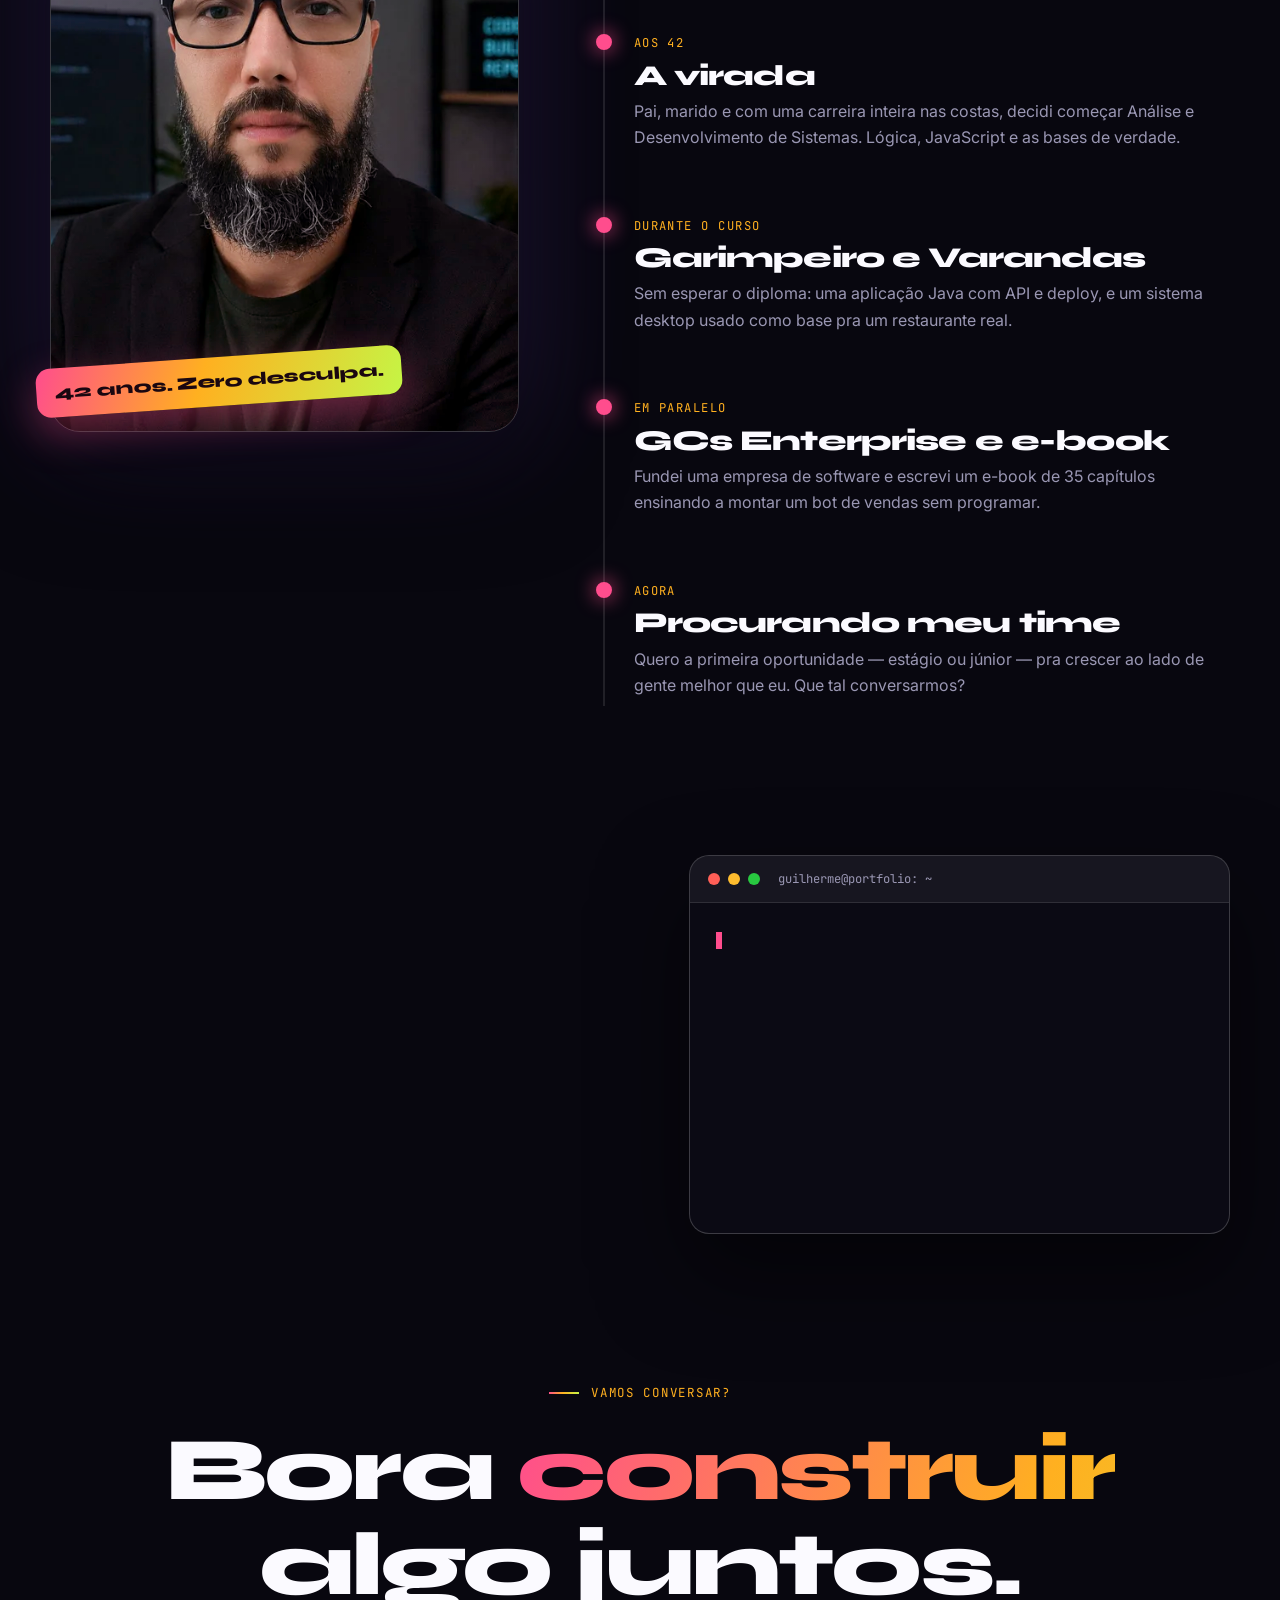
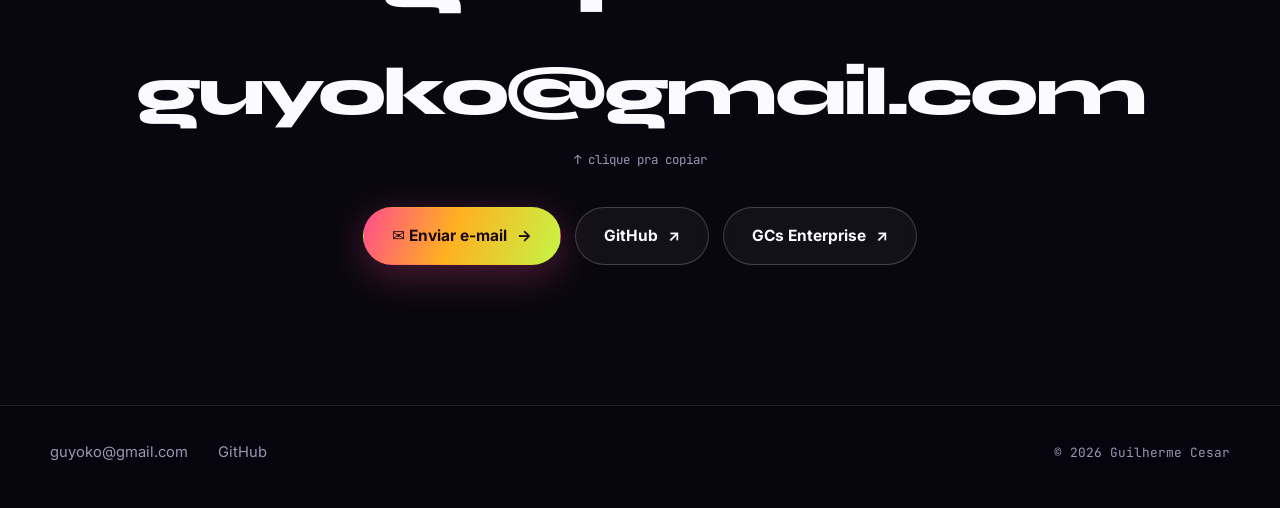
==== commit 8fa1f173: "Redesenha o portfolio: hero cinetico, scroll horizontal de projetos, calculadora do Garimpeiro, time" ====
--- a/index.html
+++ b/index.html
@@ -3,6 +3,7 @@
 <head>
   <meta charset="UTF-8">
   <meta name="viewport" content="width=device-width, initial-scale=1.0">
+  <meta name="theme-color" content="#08070f">
   <meta name="description" content="Portfólio de Guilherme Cesar, desenvolvedor, com projetos reais em Java, APIs e automação.">
   <meta property="og:title" content="Guilherme Cesar — Desenvolvedor">
   <meta property="og:description" content="Projetos reais em Java, APIs e automação — não são exercícios de curso.">
@@ -10,90 +11,230 @@
   <meta property="og:type" content="website">
   <link rel="icon" href="gui001.ico" type="image/x-icon">
   <title>Guilherme Cesar — Desenvolvedor</title>
+  <link rel="preconnect" href="https://fonts.googleapis.com">
+  <link rel="preconnect" href="https://fonts.gstatic.com" crossorigin>
+  <link href="https://fonts.googleapis.com/css2?family=Inter:wght@400;500;600;700&family=JetBrains+Mono:wght@400;500&family=Syne:wght@700;800&display=swap" rel="stylesheet">
   <link rel="stylesheet" href="style.css">
 </head>
 <body>
+  <a class="skip" href="#main">Pular para o conteúdo</a>
+  <div class="progress" aria-hidden="true"></div>
+  <div class="mesh" aria-hidden="true"><i></i><i></i><i></i></div>
+  <canvas id="trail" aria-hidden="true"></canvas>
+
   <header class="site-header">
-    <div class="container nav-bar">
-      <a href="index.html" class="logo">Guilherme Cesar</a>
+    <div class="nav-bar">
+      <a href="index.html" class="logo" aria-label="Guilherme Cesar — Início"><span class="dot"></span>guilherme<span class="grad">.dev</span></a>
+      <nav class="main-nav" id="mainNav" aria-label="Principal">
+        <a href="#projetos">Projetos</a>
+        <a href="#trajetoria">Trajetória</a>
+        <a href="#stack">Stack</a>
+        <a href="sobre.html">Sobre</a>
+        <a href="#contato">Contato</a>
+      </nav>
       <button type="button" class="nav-toggle" id="navToggle" aria-expanded="false" aria-controls="mainNav" aria-label="Abrir menu">
         <span></span><span></span><span></span>
       </button>
-      <nav class="main-nav" id="mainNav">
-        <a href="index.html">Início</a>
-        <a href="sobre.html">Sobre</a>
-        <a href="#contato">Contato</a>
-      </nav>
     </div>
   </header>
 
-  <main class="container">
+  <main id="main">
     <section class="hero">
-      <h1>Projetos que resolvem problemas reais</h1>
-      <p class="lead">
-        Aos 42 anos, decidi migrar pra tecnologia — hoje cursando Análise e
-        Desenvolvimento de Sistemas. Não construo só exercícios de curso: aqui você
-        encontra ferramentas reais que fiz enquanto aprendia, resolvendo problemas de
-        verdade.
-      </p>
-      <p class="hero-cta">
-        <a href="#projetos" class="btn-primary">Ver projetos ↓</a>
-      </p>
-    </section>
-
-    <section id="projetos" class="projetos-destaque">
-      <p class="eyebrow">Em destaque</p>
-      <h2>Projetos</h2>
-      <p class="section-intro">
-        Não são exercícios de curso — são ferramentas reais, no ar, prontas pra você testar
-        agora mesmo.
-      </p>
-      <div class="projects-grid">
-        <article class="project-card reveal">
-          <h3>Garimpeiro</h3>
-          <p class="status">Em desenvolvimento</p>
-          <div class="tags">
-            <span class="tag">Java</span>
-            <span class="tag">RapidAPI</span>
-            <span class="tag">Taobao</span>
-          </div>
-          <p>
-            App que automatiza a busca por produtos chineses em alta e calcula na hora a
-            viabilidade de importar e revender no Brasil (impostos, frete e lucro estimado).
-          </p>
-          <div class="card-actions">
-            <a href="https://agente-garimpeiro.onrender.com" target="_blank" rel="noopener" class="btn-primary">Testar agora →</a>
-            <a href="projetos/garimpeiro.html" class="btn-secondary">Ver case completo</a>
-          </div>
-        </article>
-      </div>
-    </section>
-
-    <section id="gcs-enterprise">
-      <div class="contato-card reveal">
-        <p class="eyebrow">Meu lado empreendedor</p>
-        <h2>Conheça a GCs Enterprise</h2>
-        <p class="section-intro">
-          Além dos projetos técnicos que você vê aqui, também fundei uma empresa de
-          software — automação de atendimento via WhatsApp, sistemas sob medida e um
-          e-book ensinando o método. O Sistema Varandas e o fluxo de atendimento que
-          moravam neste portfólio agora vivem lá.
-        </p>
-        <a href="https://gcsenterprise.com.br" target="_blank" rel="noopener" class="btn-primary">Visitar gcsenterprise.com.br →</a>
-      </div>
-    </section>
-
-    <section id="contato">
-      <div class="contato-card reveal">
-        <p class="eyebrow">Vamos conversar?</p>
-        <h2>Contato</h2>
-        <p class="section-intro">
-          Se você tem uma oportunidade, um feedback ou só quer trocar uma ideia sobre
-          tecnologia, me chama.
-        </p>
-        <div class="contato-links">
-          <a href="mailto:guyoko@gmail.com" class="btn-primary">✉️ guyoko@gmail.com</a>
-          <a href="https://github.com/guilhermecesars" target="_blank" rel="noopener" class="btn-secondary">GitHub →</a>
+      <div class="container">
+        <p class="status-pill"><i></i>Aberto a estágio / vaga júnior</p>
+        <h1 class="name" aria-label="Guilherme Cesar">
+          <span class="row first">Guilherme</span>
+          <span class="row second">Cesar</span>
+        </h1>
+        <div class="hero-sub">
+          <div>
+            <p class="hero-role" aria-live="off"><span class="txt" data-roles="Desenvolvedor Java|Construtor de automações|Empreendedor|Eterno aprendiz">Desenvolvedor Java</span><span class="cursor"></span></p>
+            <p class="hero-lead">Aos 42 anos migrei pra tecnologia. Não construo só exercícios de curso: aqui estão ferramentas reais, no ar, que fiz enquanto aprendia.</p>
+          </div>
+          <div class="hero-cta">
+            <a href="#projetos" class="btn btn-primary">Ver projetos <span class="arrow">↓</span></a>
+            <a href="#contato" class="btn btn-ghost">Vamos conversar</a>
+          </div>
+        </div>
+      </div>
+      <span class="scroll-cue" aria-hidden="true">SCROLL</span>
+    </section>
+
+    <div class="big-ticker" aria-hidden="true">
+      <div class="marquee" data-speed="1.1" data-skew>
+        <div class="marquee-track"><div class="marquee-group">
+          <span>Java</span><i>✺</i><span>APIs</span><i>✺</i><span>Automação</span><i>✺</i><span>JavaFX</span><i>✺</i><span>SQLite</span><i>✺</i><span>Docker</span><i>✺</i><span>JavaScript</span><i>✺</i><span>Git</span><i>✺</i>
+        </div></div>
+      </div>
+    </div>
+
+    <section class="section">
+      <div class="container">
+        <p class="eyebrow reveal">Manifesto</p>
+        <p class="statement">Eu não espero estar "pronto" pra construir. <strong>Aprendo fazendo</strong>: cada projeto nasce de um problema real, vai pro ar, recebe feedback — e me ensina o que nenhum exercício ensina.</p>
+      </div>
+    </section>
+
+    <section id="projetos" class="projects">
+      <div class="container projects-head">
+        <p class="eyebrow reveal">Em destaque</p>
+        <h2 class="reveal">Projetos <span class="grad">no ar.</span></h2>
+        <p class="section-intro reveal">Role pra explorar — e brinque com a calculadora do Garimpeiro.</p>
+      </div>
+
+      <div class="hscroll">
+        <div class="hscroll-sticky">
+          <div class="hscroll-track">
+
+            <article class="p-card">
+              <div class="p-info">
+                <span class="p-num">01 / 04</span>
+                <h3>Garimpeiro</h3>
+                <div class="tags"><span class="tag">Java</span><span class="tag">RapidAPI</span><span class="tag">Docker</span><span class="tag">Em desenvolvimento</span></div>
+                <p>Automatiza a busca por produtos chineses em alta e calcula na hora a viabilidade de importar e revender no Brasil: impostos, frete e lucro estimado.</p>
+                <div class="p-actions">
+                  <a href="https://agente-garimpeiro.onrender.com" target="_blank" rel="noopener" class="btn btn-primary">Testar agora <span class="arrow">→</span></a>
+                  <a href="projetos/garimpeiro.html" class="btn btn-ghost">Case completo</a>
+                </div>
+              </div>
+              <div class="p-visual">
+                <div class="calc" aria-label="Simulador ilustrativo de viabilidade de importação">
+                  <div class="calc-title"><span>simulador</span><span>ilustrativo</span></div>
+                  <label for="c-custo">Custo do produto <b id="o-custo"></b></label>
+                  <input id="c-custo" type="range" min="10" max="300" value="60" step="5">
+                  <label for="c-frete">Frete estimado <b id="o-frete"></b></label>
+                  <input id="c-frete" type="range" min="0" max="120" value="25" step="5">
+                  <label for="c-venda">Preço de venda <b id="o-venda"></b></label>
+                  <input id="c-venda" type="range" min="40" max="900" value="320" step="10">
+                  <div class="calc-out">
+                    <div class="calc-row">Imposto (simulado) <b id="r-imp"></b></div>
+                    <div class="calc-row">Taxa marketplace <b id="r-taxa"></b></div>
+                    <div class="calc-row">Margem <b id="r-mg"></b></div>
+                    <div class="calc-profit"><em id="r-label" style="font-style:normal;font-size:.8rem;font-family:var(--body)"></em><span id="r-lucro"></span></div>
+                  </div>
+                  <p class="calc-note">Regras simplificadas só pra demonstrar. O app real calcula II, ICMS, frete e taxa de marketplace.</p>
+                </div>
+              </div>
+            </article>
+
+            <article class="p-card alt">
+              <div class="p-info">
+                <span class="p-num">02 / 04</span>
+                <h3>Sistema Varandas</h3>
+                <div class="tags"><span class="tag">Java</span><span class="tag">JavaFX</span><span class="tag">SQLite</span><span class="tag">ESC/POS</span></div>
+                <p>Sistema desktop de pedidos feito do zero pra um restaurante real: clientes, cardápio, pagamentos, relatório do dia e comprovante na impressora térmica.</p>
+                <div class="p-actions">
+                  <a href="https://gcsenterprise.com.br/servicos/sistema-varandas.html" target="_blank" rel="noopener" class="btn btn-primary">Ver o case <span class="arrow">→</span></a>
+                  <a href="https://github.com/guilhermecesars/sistema-varandas" target="_blank" rel="noopener" class="btn btn-ghost">GitHub</a>
+                </div>
+              </div>
+              <div class="p-visual">
+                <div class="shots">
+                  <img src="assets/tela-novo-pedido.webp" alt="Tela de novo pedido do Sistema Varandas" width="897" height="730" loading="lazy">
+                  <img src="assets/tela-relatorio.webp" alt="Relatório do dia do Sistema Varandas" width="900" height="733" loading="lazy">
+                </div>
+              </div>
+            </article>
+
+            <article class="p-card warm">
+              <div class="p-info">
+                <span class="p-num">03 / 04</span>
+                <h3>GCs Enterprise</h3>
+                <div class="tags"><span class="tag">Empresa</span><span class="tag">Automação</span><span class="tag">WhatsApp</span></div>
+                <p>Minha empresa de software: automação de atendimento via WhatsApp e sistemas sob medida, testados em negócios reais. O site também é feito por mim.</p>
+                <div class="p-actions">
+                  <a href="https://gcsenterprise.com.br" target="_blank" rel="noopener" class="btn btn-primary">Visitar o site <span class="arrow">→</span></a>
+                </div>
+              </div>
+              <div class="p-visual"><span class="big-icon" aria-hidden="true">🚀</span></div>
+            </article>
+
+            <article class="p-card alt">
+              <div class="p-info">
+                <span class="p-num">04 / 04</span>
+                <h3>Bot de Vendas <small style="font-size:.5em;color:var(--muted)">e-book</small></h3>
+                <span class="price-chip">R$ 67</span>
+                <div class="tags"><span class="tag">Typebot</span><span class="tag">35 capítulos</span><span class="tag">Sem código</span></div>
+                <p>Escrevi o método completo pra quem nunca programou montar um atendente automático que recebe pedido e fecha a venda sozinho no WhatsApp.</p>
+                <div class="p-actions">
+                  <a href="https://gcsenterprise.com.br/produtos/ebook-bot-vendas.html" target="_blank" rel="noopener" class="btn btn-primary">Conhecer <span class="arrow">→</span></a>
+                </div>
+              </div>
+              <div class="p-visual"><span class="big-icon" aria-hidden="true">📘</span></div>
+            </article>
+
+          </div>
+        </div>
+      </div>
+    </section>
+
+    <div class="banner-strip" aria-hidden="true">
+      <div class="marquee" data-speed="0.7" data-dir="right">
+        <div class="marquee-track"><div class="marquee-group">
+          <img src="assets/banner.webp" alt="" width="800" height="199"><img src="assets/banner.webp" alt="" width="800" height="199"><img src="assets/banner.webp" alt="" width="800" height="199">
+        </div></div>
+      </div>
+    </div>
+
+    <section id="trajetoria" class="section">
+      <div class="container">
+        <p class="eyebrow reveal">Trajetória</p>
+        <h2 class="reveal">De "já passou da hora" <br>pra <span class="grad">hora de construir.</span></h2>
+        <div class="journey" style="margin-top:clamp(36px,5vw,70px)">
+          <div class="portrait reveal">
+            <div class="portrait-frame"><img src="assets/foto.webp" alt="Foto de Guilherme Cesar" width="550" height="731" loading="lazy"></div>
+            <span class="portrait-tag">42 anos. Zero desculpa.</span>
+          </div>
+          <div class="timeline">
+            <div class="t-item"><span class="t-when">Há mais de 30 anos</span><h3>Internet desde o começo</h3><p>Vi a web nascer, crescer e se reinventar várias vezes — sempre aprendendo a ferramenta nova antes de virar moda.</p></div>
+            <div class="t-item"><span class="t-when">Aos 42</span><h3>A virada</h3><p>Pai, marido e com uma carreira inteira nas costas, decidi começar Análise e Desenvolvimento de Sistemas. Lógica, JavaScript e as bases de verdade.</p></div>
+            <div class="t-item"><span class="t-when">Durante o curso</span><h3>Garimpeiro e Varandas</h3><p>Sem esperar o diploma: uma aplicação Java com API e deploy, e um sistema desktop usado como base pra um restaurante real.</p></div>
+            <div class="t-item"><span class="t-when">Em paralelo</span><h3>GCs Enterprise e e-book</h3><p>Fundei uma empresa de software e escrevi um e-book de 35 capítulos ensinando a montar um bot de vendas sem programar.</p></div>
+            <div class="t-item"><span class="t-when">Agora</span><h3>Procurando meu time</h3><p>Quero a primeira oportunidade — estágio ou júnior — pra crescer ao lado de gente melhor que eu. Que tal conversarmos?</p></div>
+          </div>
+        </div>
+      </div>
+    </section>
+
+    <section id="stack" class="section" style="padding-top:0">
+      <div class="container term-wrap">
+        <div class="reveal">
+          <p class="eyebrow">Stack &amp; status</p>
+          <h2 style="font-size:clamp(2rem,4.6vw,3.6rem)">Caixa de <span class="grad">ferramentas.</span></h2>
+          <p class="section-intro">O que uso no dia a dia pra tirar ideia do papel.</p>
+          <div class="chips">
+            <span class="chip">Java</span><span class="chip">JavaFX</span><span class="chip">SQLite</span><span class="chip">JavaScript</span><span class="chip">HTML/CSS</span><span class="chip">APIs REST</span><span class="chip">Docker</span><span class="chip">Git</span><span class="chip">Maven</span><span class="chip">Typebot</span>
+          </div>
+        </div>
+        <div class="terminal reveal" style="--d:.15s">
+          <div class="term-bar"><i></i><i></i><i></i><span>guilherme@portfolio: ~</span></div>
+          <div class="term-body" aria-label="Resumo em formato de terminal"><span class="p">$</span> whoami
+guilherme_cesar
+
+<span class="p">$</span> cat perfil.json
+{
+  <span class="k">"formacao"</span>: <span class="v">"Análise e Desenvolvimento de Sistemas"</span>,
+  <span class="k">"web_desde"</span>: <span class="v">"30+ anos"</span>,
+  <span class="k">"stack"</span>: [<span class="v">"Java"</span>, <span class="v">"JavaFX"</span>, <span class="v">"SQLite"</span>, <span class="v">"JS"</span>],
+  <span class="k">"status"</span>: <span class="v">"aberto a estágio / júnior"</span>
+}
+
+<span class="p">$</span> ./proximo-passo.sh
+<span class="c">&gt; contratar o Guilherme ✨</span> <span class="caret"></span></div>
+        </div>
+      </div>
+    </section>
+
+    <section id="contato" class="section contact" style="padding-top:0">
+      <div class="container">
+        <p class="eyebrow reveal">Vamos conversar?</p>
+        <h2 class="reveal">Bora <span class="grad">construir</span><br>algo juntos.</h2>
+        <button type="button" class="mail-big reveal" data-mail="guyoko@gmail.com" aria-label="Copiar e-mail guyoko@gmail.com">guyoko@gmail.com</button>
+        <span class="copy-hint reveal">↑ clique pra copiar</span>
+        <div class="contact-links reveal">
+          <a href="mailto:guyoko@gmail.com" class="btn btn-primary">✉️ Enviar e-mail <span class="arrow">→</span></a>
+          <a href="https://github.com/guilhermecesars" target="_blank" rel="noopener" class="btn btn-ghost">GitHub <span class="arrow">↗</span></a>
+          <a href="https://gcsenterprise.com.br" target="_blank" rel="noopener" class="btn btn-ghost">GCs Enterprise <span class="arrow">↗</span></a>
         </div>
       </div>
     </section>
--- a/style.css
+++ b/style.css
@@ -1,520 +1,297 @@
 @charset "UTF-8";
-@import url('https://fonts.googleapis.com/css2?family=Inter:wght@400;500;600;700&family=Space+Grotesk:wght@500;600;700&family=JetBrains+Mono:wght@400;500&display=swap');
+
+/* ==========================================================================
+   Guilherme Cesar — portfolio v2 "Prisma"
+   Ink background, vivid colour, kinetic type. Vanilla CSS/JS.
+   Backup of the previous design: branch backup/pre-redesign-2026-10-16
+   ========================================================================== */
 
 :root {
-  --bg-grad-start: #0f172a;
-  --bg-grad-mid: #122a22;
-  --bg-grad-end: #313c1f;
-  --bg-card: rgba(22, 33, 62, 0.55);
-  --border: rgba(226, 232, 240, 0.12);
-  --text: #e2e8f0;
-  --text-muted: #94a3b8;
-  --heading: #f8fafc;
-  --accent: #10b981;
-  --accent-soft: rgba(16, 185, 129, 0.12);
-}
-
-* {
-  box-sizing: border-box;
-}
-
-body {
-  margin: 0;
-  min-height: 100vh;
-  background: linear-gradient(160deg, var(--bg-grad-start) 0%, var(--bg-grad-mid) 55%, var(--bg-grad-end) 100%);
-  color: var(--text);
-  font-family: "Inter", system-ui, -apple-system, sans-serif;
-  line-height: 1.6;
-}
-
-h1, h2, h3, h4 {
-  font-family: "Space Grotesk", "Inter", sans-serif;
-  line-height: 1.25;
-  color: var(--heading);
-}
-
-a {
-  color: var(--accent);
-}
-
-.container {
-  max-width: 880px;
-  margin: 0 auto;
-  padding: 0 24px;
-}
-
-/* header / nav */
-.site-header {
-  position: relative;
-  border-bottom: 1px solid var(--border);
-}
-
-.nav-bar {
-  display: flex;
-  flex-wrap: wrap;
-  justify-content: space-between;
-  align-items: center;
-  gap: 12px;
-  padding: 20px 0;
-}
-
-.logo {
-  font-family: "Space Grotesk", sans-serif;
-  font-weight: 700;
-  font-size: 1.15rem;
-  color: var(--heading);
-  text-decoration: none;
-}
-
-.nav-toggle {
-  display: none;
-  flex-direction: column;
-  justify-content: center;
-  align-items: center;
-  gap: 5px;
-  width: 40px;
-  height: 40px;
-  background: transparent;
-  border: 1px solid var(--border);
-  border-radius: 8px;
-  cursor: pointer;
-  padding: 0;
-}
-
-.nav-toggle span {
-  display: block;
-  height: 2px;
-  width: 18px;
-  background: var(--text);
-  transition: transform 0.25s ease, opacity 0.25s ease;
-}
-
-.nav-toggle.open span:nth-child(1) {
-  transform: translateY(7px) rotate(45deg);
-}
-
-.nav-toggle.open span:nth-child(2) {
-  opacity: 0;
-}
-
-.nav-toggle.open span:nth-child(3) {
-  transform: translateY(-7px) rotate(-45deg);
-}
-
-.main-nav a {
-  color: var(--text-muted);
-  text-decoration: none;
-  margin-left: 24px;
-  font-weight: 500;
-  font-size: 0.95rem;
-  position: relative;
-  transition: color 0.2s;
-}
-
-.main-nav a:first-child {
-  margin-left: 0;
-}
-
-.main-nav a::after {
-  content: "";
-  position: absolute;
-  left: 0;
-  right: 100%;
-  bottom: -4px;
-  height: 2px;
-  background: var(--accent);
-  transition: right 0.25s ease;
-}
-
-.main-nav a:hover,
-.main-nav a:focus-visible {
-  color: var(--accent);
-  outline: none;
-}
-
-.main-nav a:hover::after,
-.main-nav a:focus-visible::after {
-  right: 0;
-}
-
-/* hero */
-.hero {
-  padding: 64px 0 40px;
-}
-
-.hero .eyebrow {
-  font-family: "JetBrains Mono", monospace;
-  color: var(--accent);
-  font-size: 0.85rem;
-  letter-spacing: 0.05em;
-  text-transform: uppercase;
-  margin: 0 0 12px;
-}
-
-.hero h1 {
-  font-size: 2.4rem;
-  margin: 0 0 20px;
-}
-
-.hero p.lead {
-  font-size: 1.1rem;
-  color: var(--text-muted);
-  max-width: 640px;
-}
-
-.hero-cta {
-  margin-top: 28px;
-  display: flex;
-  flex-wrap: wrap;
-  gap: 12px;
-}
-
-.hero .eyebrow,
-.hero h1,
-.hero p.lead,
-.hero-cta {
-  opacity: 0;
-  animation: fadeInUp 0.7s ease forwards;
-}
-
-.hero .eyebrow { animation-delay: 0s; }
-.hero h1 { animation-delay: 0.12s; }
-.hero p.lead { animation-delay: 0.24s; }
-.hero-cta { animation-delay: 0.36s; }
-
-/* sections */
-section {
-  margin: 56px 0;
-}
-
-section > h2 {
-  font-size: 1.6rem;
-  margin-bottom: 12px;
-}
-
-.section-intro {
-  color: var(--text-muted);
-  max-width: 560px;
-  margin: 0 0 28px;
-}
-
-/* projetos em destaque */
-.projetos-destaque {
-  padding: 40px 32px;
-  border-radius: 18px;
-  border: 1px solid var(--border);
-  background: linear-gradient(135deg, rgba(16, 185, 129, 0.1), rgba(107, 122, 62, 0.1));
-}
-
-.projetos-destaque .eyebrow {
-  font-family: "JetBrains Mono", monospace;
-  color: var(--accent);
-  font-size: 0.85rem;
-  letter-spacing: 0.05em;
-  text-transform: uppercase;
-  margin: 0 0 10px;
-}
-
-/* project cards */
-.projects-grid {
-  display: grid;
-  grid-template-columns: repeat(auto-fit, minmax(260px, 1fr));
-  gap: 20px;
-}
-
-.project-card {
-  background: var(--bg-card);
-  backdrop-filter: blur(10px);
-  -webkit-backdrop-filter: blur(10px);
-  border: 1px solid var(--border);
-  border-radius: 10px;
-  padding: 24px;
-  display: flex;
-  flex-direction: column;
-  transition: transform 0.3s ease, border-color 0.3s ease, box-shadow 0.3s ease;
-}
-
-.project-card:hover {
-  transform: translateY(-6px);
-  border-color: var(--accent);
-  box-shadow: 0 16px 32px -16px rgba(16, 185, 129, 0.4);
-}
-
-/* combinado com .reveal: garante que a transicao cubra fade-in e hover juntos */
-.project-card.reveal {
-  transition: opacity 0.6s ease, transform 0.4s ease, border-color 0.3s ease, box-shadow 0.3s ease;
-}
-
-.project-card h3 {
-  margin: 0 0 6px;
-  font-size: 1.2rem;
-}
-
-.project-card .status {
-  font-size: 0.8rem;
-  color: var(--text-muted);
-  margin: 0 0 12px;
-}
-
-.tags {
-  display: flex;
-  flex-wrap: wrap;
-  gap: 8px;
-  margin: 0 0 16px;
-}
-
-.tag {
-  font-family: "JetBrains Mono", monospace;
-  font-size: 0.75rem;
-  background: var(--accent-soft);
-  color: var(--accent);
-  padding: 4px 8px;
-  border-radius: 4px;
-}
-
-.project-card p {
-  color: var(--text-muted);
-  margin: 0 0 16px;
-}
-
-.card-actions {
-  display: flex;
-  flex-wrap: wrap;
-  gap: 10px;
-  margin-top: auto;
-}
-
-/* buttons */
-.btn-primary,
-.btn-secondary,
-.case-cta {
-  display: inline-block;
-  font-weight: 600;
-  text-decoration: none;
-  padding: 10px 18px;
-  border-radius: 6px;
-  font-size: 0.95rem;
-  transition: transform 0.2s ease, background 0.2s ease, border-color 0.2s ease, color 0.2s ease;
-}
-
-.btn-primary,
-.case-cta {
-  background: var(--accent);
-  color: #0f172a;
-}
-
-.btn-primary:hover,
-.btn-primary:focus-visible,
-.case-cta:hover,
-.case-cta:focus-visible {
-  background: #0ea371;
-  transform: translateY(-2px);
-  outline: none;
-}
-
-.btn-secondary {
-  background: transparent;
-  color: var(--text);
-  border: 1px solid var(--border);
-}
-
-.btn-secondary:hover,
-.btn-secondary:focus-visible {
-  border-color: var(--accent);
-  color: var(--accent);
-  transform: translateY(-2px);
-  outline: none;
-}
-
-/* contato */
-.contato-card {
-  border-radius: 18px;
-  padding: 48px 32px;
-  text-align: center;
-  border: 1px solid var(--border);
-  background: linear-gradient(135deg, rgba(16, 185, 129, 0.15), rgba(107, 122, 62, 0.15));
-}
-
-.contato-card .eyebrow {
-  font-family: "JetBrains Mono", monospace;
-  color: var(--accent);
-  font-size: 0.85rem;
-  letter-spacing: 0.05em;
-  text-transform: uppercase;
-  margin: 0 0 10px;
-}
-
-.contato-card h2 {
-  font-size: 2rem;
-  margin: 0 0 12px;
-}
-
-.contato-card .section-intro {
-  margin: 0 auto 28px;
-}
-
-.contato-links {
-  display: flex;
-  gap: 16px;
-  flex-wrap: wrap;
-  justify-content: center;
-}
-
-/* about / trajetória */
-.about-layout {
-  display: flex;
-  gap: 32px;
-  flex-wrap: wrap;
-  align-items: flex-start;
-}
-
-.profile-photo {
-  width: 220px;
-  max-width: 100%;
-  border-radius: 12px;
-  border: 1px solid var(--border);
-}
-
-.about-text {
-  flex: 1;
-  min-width: 260px;
-}
-
-/* case study pages */
-.breadcrumb {
-  display: inline-block;
-  font-size: 0.9rem;
-  color: var(--text-muted);
-  text-decoration: none;
-  margin-bottom: 24px;
-}
-
-.breadcrumb:hover,
-.breadcrumb:focus-visible {
-  color: var(--accent);
-}
-
-.case-header h1 {
-  font-size: 2rem;
-  margin: 0 0 8px;
-}
-
-.case-header .status {
-  font-size: 0.85rem;
-  color: var(--text-muted);
-  margin: 0 0 16px;
-}
-
-.case-cta {
-  margin: 4px 0 12px;
-}
-
-.case-section {
-  margin: 32px 0;
-}
-
-.case-label {
-  font-family: "JetBrains Mono", monospace;
-  text-transform: uppercase;
-  letter-spacing: 0.05em;
-  font-size: 0.8rem;
-  font-weight: 500;
-  color: var(--accent);
-  margin: 0 0 8px;
-}
-
-/* footer */
-.site-footer {
-  border-top: 1px solid var(--border);
-  margin-top: 64px;
-  padding: 24px 0;
-  color: var(--text-muted);
-  font-size: 0.9rem;
-}
-
-.site-footer a {
-  color: var(--text-muted);
-  margin-right: 16px;
-  text-decoration: none;
-}
-
-.site-footer a:hover,
-.site-footer a:focus-visible {
-  color: var(--accent);
-}
-
-/* scroll reveal */
-.reveal {
-  opacity: 0;
-  transform: translateY(24px);
-  transition: opacity 0.6s ease, transform 0.6s ease;
-}
-
-.reveal.is-visible {
-  opacity: 1;
-  transform: translateY(0);
-}
-
-/* animations */
-@keyframes fadeInUp {
-  from {
-    opacity: 0;
-    transform: translateY(20px);
-  }
-  to {
-    opacity: 1;
-    transform: translateY(0);
-  }
-}
+  --ink: #08070f;
+  --ink-2: #0e0c1a;
+  --card: rgba(255, 255, 255, 0.045);
+  --line: rgba(255, 255, 255, 0.1);
+  --line-2: rgba(255, 255, 255, 0.2);
+  --text: #d9d7e8;
+  --muted: #9a97b3;
+  --white: #fbfaff;
+  --pink: #ff4d8d;
+  --violet: #8b5cf6;
+  --amber: #ffb020;
+  --cyan: #29d4f5;
+  --lime: #c5f545;
+  --grad: linear-gradient(110deg, var(--pink), var(--amber) 45%, var(--lime));
+  --grad-2: linear-gradient(110deg, var(--violet), var(--pink) 50%, var(--amber));
+  --display: "Syne", "Inter", system-ui, sans-serif;
+  --body: "Inter", system-ui, -apple-system, "Segoe UI", sans-serif;
+  --mono: "JetBrains Mono", ui-monospace, Menlo, monospace;
+  --ease: cubic-bezier(0.22, 1, 0.36, 1);
+  --mx: 50vw;
+  --my: 40vh;
+}
+
+*, *::before, *::after { box-sizing: border-box; }
+html { scroll-behavior: smooth; scroll-padding-top: 80px; -webkit-text-size-adjust: 100%; }
+body { margin: 0; min-height: 100vh; background: var(--ink); color: var(--text); font-family: var(--body); line-height: 1.65; overflow-x: hidden; -webkit-font-smoothing: antialiased; }
+h1, h2, h3 { font-family: var(--display); color: var(--white); margin: 0; line-height: 1.02; letter-spacing: -0.03em; font-weight: 800; }
+p { margin: 0 0 1em; }
+a { color: inherit; text-decoration: none; }
+img { max-width: 100%; height: auto; display: block; }
+::selection { background: var(--pink); color: #fff; }
+.container { width: min(1180px, 100% - 48px); margin-inline: auto; }
+.skip { position: absolute; left: -999px; top: 8px; background: var(--pink); color: #fff; padding: 8px 14px; border-radius: 8px; z-index: 300; font-weight: 700; }
+.skip:focus { left: 12px; }
+a:focus-visible, button:focus-visible, input:focus-visible { outline: 2px solid var(--cyan); outline-offset: 3px; border-radius: 6px; }
+
+/* ---------- layers ---------- */
+.mesh { position: fixed; inset: 0; z-index: 0; pointer-events: none; overflow: hidden; }
+.mesh i { position: absolute; border-radius: 50%; filter: blur(100px); opacity: 0.55; will-change: transform; }
+.mesh i:nth-child(1) { width: 52vmax; height: 52vmax; left: -14vmax; top: -16vmax; background: #4c1d95; animation: drift1 24s ease-in-out infinite; }
+.mesh i:nth-child(2) { width: 42vmax; height: 42vmax; right: -12vmax; top: 6vmax; background: #9d174d; animation: drift2 28s ease-in-out infinite; }
+.mesh i:nth-child(3) { width: 36vmax; height: 36vmax; left: 30vw; bottom: -18vmax; background: #0e7490; opacity: 0.4; animation: drift1 32s ease-in-out infinite reverse; }
+.mesh::after { content: ""; position: absolute; inset: 0; background: radial-gradient(380px circle at var(--mx) var(--my), rgba(255, 77, 141, 0.2), transparent 70%); }
+body::after { content: ""; position: fixed; inset: 0; z-index: 90; pointer-events: none; opacity: 0.09; mix-blend-mode: overlay; background-image: url("data:image/svg+xml;utf8,<svg xmlns='http://www.w3.org/2000/svg' width='160' height='160'><filter id='n'><feTurbulence type='fractalNoise' baseFrequency='.85' numOctaves='2' stitchTiles='stitch'/></filter><rect width='100%' height='100%' filter='url(%23n)'/></svg>"); }
+#trail { position: fixed; inset: 0; z-index: 1; pointer-events: none; width: 100%; height: 100%; }
+.progress { position: fixed; top: 0; left: 0; width: 100%; height: 3px; z-index: 120; transform-origin: 0 50%; transform: scaleX(0); background: var(--grad); }
+main, .site-footer { position: relative; z-index: 2; }
+main { overflow-x: clip; }
+
+/* ---------- header ---------- */
+.site-header { position: fixed; top: 0; left: 0; right: 0; z-index: 100; padding: 18px 0; transition: background 0.35s, backdrop-filter 0.35s, padding 0.35s; }
+.site-header.is-scrolled { background: rgba(8, 7, 15, 0.72); backdrop-filter: blur(16px); -webkit-backdrop-filter: blur(16px); padding: 11px 0; border-bottom: 1px solid var(--line); }
+.nav-bar { display: flex; align-items: center; gap: 24px; width: min(1180px, 100% - 48px); margin-inline: auto; }
+.logo { font-family: var(--display); font-weight: 800; font-size: 1.25rem; letter-spacing: -0.04em; color: var(--white); display: inline-flex; align-items: center; gap: 8px; }
+.logo .dot { width: 11px; height: 11px; border-radius: 50%; background: var(--grad); display: inline-block; transition: transform 0.4s var(--ease); }
+.logo:hover .dot { transform: scale(1.7); }
+.main-nav { margin-left: auto; display: flex; gap: 6px; }
+.main-nav a { position: relative; font-size: 0.92rem; font-weight: 500; padding: 8px 14px; color: var(--text); transition: color 0.25s; }
+.main-nav a::after { content: ""; position: absolute; left: 14px; right: 14px; bottom: 3px; height: 2px; background: var(--grad); transform: scaleX(0); transform-origin: 0 50%; transition: transform 0.4s var(--ease); }
+.main-nav a:hover, .main-nav a.is-active { color: var(--white); }
+.main-nav a:hover::after, .main-nav a.is-active::after { transform: scaleX(1); }
+.nav-toggle { display: none; width: 44px; height: 44px; border: 1px solid var(--line-2); border-radius: 50%; background: var(--card); position: relative; cursor: pointer; padding: 0; margin-left: auto; }
+.nav-toggle span { position: absolute; left: 13px; right: 13px; height: 2px; background: #fff; border-radius: 2px; transition: transform 0.3s var(--ease), opacity 0.2s; }
+.nav-toggle span:nth-child(1) { top: 16px; } .nav-toggle span:nth-child(2) { top: 21px; } .nav-toggle span:nth-child(3) { top: 26px; }
+.nav-toggle.open span:nth-child(1) { transform: translateY(5px) rotate(45deg); }
+.nav-toggle.open span:nth-child(2) { opacity: 0; }
+.nav-toggle.open span:nth-child(3) { transform: translateY(-5px) rotate(-45deg); }
+@media (max-width: 820px) {
+  .nav-toggle { display: block; position: relative; z-index: 2; }
+  .main-nav { position: fixed; inset: 0; margin: 0; flex-direction: column; justify-content: center; align-items: center; gap: 8px; background: rgba(8, 7, 15, 0.97); opacity: 0; visibility: hidden; transition: opacity 0.35s, visibility 0.35s; z-index: 1; }
+  .main-nav.open { opacity: 1; visibility: visible; }
+  .main-nav a { font-family: var(--display); font-weight: 800; font-size: 2.6rem; }
+  .logo { position: relative; z-index: 2; }
+}
+
+/* ---------- buttons ---------- */
+.btn { display: inline-flex; align-items: center; justify-content: center; gap: 10px; padding: 15px 28px; border-radius: 999px; font-weight: 700; font-size: 0.97rem; border: 1px solid transparent; cursor: pointer; font-family: var(--body); transition: transform 0.2s var(--ease), box-shadow 0.3s, background 0.3s, color 0.3s, border-color 0.3s; will-change: transform; }
+.btn-primary { background: var(--grad); color: #1a0710; box-shadow: 0 10px 40px rgba(255, 77, 141, 0.3); }
+.btn-primary:hover { box-shadow: 0 12px 60px rgba(255, 77, 141, 0.55); }
+.btn-ghost { color: var(--white); background: var(--card); border-color: var(--line-2); backdrop-filter: blur(8px); }
+.btn-ghost:hover { border-color: var(--pink); background: rgba(255, 77, 141, 0.1); }
+.arrow { display: inline-block; transition: transform 0.3s var(--ease); }
+.btn:hover .arrow { transform: translateX(5px); }
+/* legacy class names used by inner pages */
+.btn-primary.legacy, .case-cta { display: inline-flex; align-items: center; gap: 10px; padding: 15px 28px; border-radius: 999px; font-weight: 700; background: var(--grad); color: #1a0710; box-shadow: 0 10px 40px rgba(255, 77, 141, 0.3); transition: transform 0.2s var(--ease), box-shadow 0.3s; }
+.case-cta:hover { box-shadow: 0 12px 60px rgba(255, 77, 141, 0.55); }
+
+/* ---------- type helpers ---------- */
+.eyebrow { display: inline-flex; align-items: center; gap: 12px; font-family: var(--mono); font-size: 0.78rem; letter-spacing: 0.14em; text-transform: uppercase; color: var(--amber); margin-bottom: 20px; }
+.eyebrow::before { content: ""; width: 30px; height: 2px; background: var(--grad); }
+.grad { background: var(--grad); -webkit-background-clip: text; background-clip: text; color: transparent; background-size: 200% 100%; animation: sheen 8s linear infinite; }
+.section { padding: clamp(80px, 11vw, 160px) 0; }
+h2 { font-size: clamp(2rem, 5.6vw, 4.6rem); line-height: 1.06; }
+.section h2, .projects-head h2 { margin-bottom: 22px; }
+.section-intro { color: var(--muted); font-size: 1.12rem; max-width: 620px; }
+.reveal { opacity: 0; transform: translateY(40px); transition: opacity 0.9s var(--ease), transform 0.9s var(--ease); transition-delay: var(--d, 0s); }
+.reveal.is-visible { opacity: 1; transform: none; }
+
+/* ---------- hero ---------- */
+.hero { position: relative; min-height: 100svh; display: flex; flex-direction: column; justify-content: center; padding: 120px 0 80px; }
+.hero .container { position: relative; }
+.status-pill { display: inline-flex; align-items: center; gap: 10px; padding: 8px 16px; border-radius: 999px; border: 1px solid var(--line-2); background: var(--card); backdrop-filter: blur(10px); font-size: 0.85rem; font-weight: 500; color: var(--white); margin-bottom: 34px; opacity: 0; animation: fadeUp 1s var(--ease) 0.2s forwards; }
+.status-pill i { width: 9px; height: 9px; border-radius: 50%; background: var(--lime); box-shadow: 0 0 0 0 rgba(197, 245, 69, 0.6); animation: ping 1.8s infinite; }
+.name { font-size: min(7.3vw, 7.6rem); line-height: 0.95; letter-spacing: -0.045em; font-weight: 800; text-transform: uppercase; user-select: none; }
+.name .row { display: block; white-space: nowrap; }
+.name .ch { display: inline-block; transform: translateY(105%); opacity: 0; animation: rise 1.1s var(--ease) forwards; animation-delay: calc(0.25s + var(--i) * 0.045s); }
+.name .row.second { font-size: 1.78em; line-height: 0.92; padding-bottom: 0.06em; }
+.name .row.second .ch { color: hsl(calc(345 + var(--t, 0) * 90) 100% 62%); }
+.name .row.first { padding-top: 0.05em; overflow: visible; }
+.hero-sub { display: flex; flex-wrap: wrap; align-items: flex-end; justify-content: space-between; gap: 30px; margin-top: clamp(26px, 4vw, 48px); opacity: 0; animation: fadeUp 1.1s var(--ease) 1s forwards; }
+.hero-role { font-family: var(--display); font-weight: 700; font-size: clamp(1.1rem, 2.4vw, 1.8rem); letter-spacing: -0.03em; color: var(--white); min-height: 1.3em; }
+.hero-role::before { content: "> "; color: var(--pink); }
+.hero-role .cursor { display: inline-block; width: 0.5ch; height: 1em; background: var(--pink); vertical-align: -0.12em; margin-left: 4px; animation: blink 1s steps(1) infinite; }
+.hero-lead { max-width: 520px; color: var(--muted); font-size: 1.08rem; margin: 12px 0 0; }
+.hero-cta { display: flex; flex-wrap: wrap; gap: 14px; }
+.scroll-cue { position: absolute; left: 24px; bottom: 28px; font-family: var(--mono); font-size: 0.72rem; letter-spacing: 0.16em; color: var(--muted); writing-mode: vertical-rl; display: flex; align-items: center; gap: 12px; }
+.scroll-cue::after { content: ""; width: 1px; height: 54px; background: linear-gradient(var(--pink), transparent); animation: cue 2s ease-in-out infinite; transform-origin: 0 0; }
+@media (max-width: 760px) { .scroll-cue { display: none; } }
+
+/* ---------- marquee ---------- */
+.marquee { overflow: hidden; user-select: none; }
+.marquee-track { display: flex; width: max-content; will-change: transform; }
+.marquee-group { display: flex; align-items: center; flex-shrink: 0; }
+.big-ticker { position: relative; z-index: 2; padding: 26px 0; transform: rotate(-2deg) scale(1.04); background: var(--grad-2); margin: 20px 0; box-shadow: 0 20px 80px rgba(255, 77, 141, 0.25); }
+.big-ticker .marquee-group span { font-family: var(--display); font-weight: 800; font-size: clamp(2rem, 6vw, 4.6rem); letter-spacing: -0.04em; text-transform: uppercase; color: #12071c; padding: 0 30px; white-space: nowrap; }
+.big-ticker .marquee-group i { font-style: normal; font-size: clamp(1.4rem, 3vw, 2.4rem); color: rgba(18, 7, 28, 0.55); }
+.banner-strip { position: relative; z-index: 2; padding: 10px 0; -webkit-mask-image: linear-gradient(90deg, transparent, #000 12%, #000 88%, transparent); mask-image: linear-gradient(90deg, transparent, #000 12%, #000 88%, transparent); }
+.banner-strip img { height: 130px; width: auto; max-width: none; border-radius: 18px; margin-right: 18px; opacity: 0.85; border: 1px solid var(--line); }
+.banner-strip img:nth-child(even) { transform: scaleX(-1); }
+
+/* ---------- intro statement ---------- */
+.statement { font-family: var(--display); font-weight: 700; font-size: clamp(1.5rem, 3.5vw, 2.9rem); line-height: 1.2; letter-spacing: -0.035em; color: rgba(251, 250, 255, 0.22); max-width: 1080px; }
+.statement .w { transition: color 0.4s; }
+.statement .w.on { color: var(--white); }
+.statement strong { font-weight: 800; }
+
+/* ---------- projects: pinned horizontal scroll ---------- */
+.projects { position: relative; z-index: 2; }
+.projects-head { padding-bottom: 20px; }
+.hscroll { position: relative; }
+.hscroll-sticky { position: sticky; top: 0; height: 100vh; display: flex; align-items: center; overflow: hidden; }
+.hscroll-track { display: flex; gap: 28px; padding: 0 max(24px, calc((100vw - 1180px) / 2)); will-change: transform; }
+.p-card { position: relative; flex: 0 0 auto; width: min(76vw, 960px); height: min(74vh, 640px); display: grid; grid-template-columns: 1.05fr 1fr; gap: 0; border-radius: 34px; overflow: hidden; background: linear-gradient(150deg, rgba(255, 255, 255, 0.07), rgba(255, 255, 255, 0.02)); border: 1px solid var(--line-2); isolation: isolate; }
+.p-card::before { content: ""; position: absolute; inset: 0; z-index: -1; background: radial-gradient(520px circle at var(--x, 30%) var(--y, 0%), rgba(255, 77, 141, 0.16), transparent 60%); opacity: 0; transition: opacity 0.4s; }
+.p-card:hover::before { opacity: 1; }
+.p-info { padding: clamp(24px, 3.4vw, 46px); display: flex; flex-direction: column; min-height: 0; }
+.p-num { font-family: var(--mono); font-size: 0.78rem; color: var(--amber); letter-spacing: 0.14em; margin-bottom: 14px; }
+.p-info h3 { font-size: clamp(1.7rem, 3vw, 2.6rem); margin-bottom: 14px; }
+.p-info p { color: var(--muted); font-size: 0.98rem; }
+.tags { display: flex; flex-wrap: wrap; gap: 8px; margin: 4px 0 18px; }
+.tag { font-family: var(--mono); font-size: 0.72rem; padding: 4px 11px; border-radius: 999px; border: 1px solid var(--line-2); color: var(--text); background: rgba(255, 255, 255, 0.04); }
+.p-actions { display: flex; flex-wrap: wrap; gap: 10px; margin-top: auto; }
+.p-actions .btn { padding: 12px 22px; font-size: 0.9rem; }
+.p-visual { position: relative; display: grid; place-items: center; padding: 22px; background: radial-gradient(circle at 70% 20%, rgba(139, 92, 246, 0.35), transparent 60%), rgba(0, 0, 0, 0.25); border-left: 1px solid var(--line); overflow: hidden; }
+.p-card.alt .p-visual { background: radial-gradient(circle at 30% 20%, rgba(41, 212, 245, 0.3), transparent 60%), rgba(0, 0, 0, 0.25); }
+.p-card.warm .p-visual { background: radial-gradient(circle at 60% 30%, rgba(255, 176, 32, 0.3), transparent 60%), rgba(0, 0, 0, 0.25); }
+.shots { position: relative; width: 100%; aspect-ratio: 900 / 760; }
+.shots img { position: absolute; width: 78%; border-radius: 12px; border: 1px solid var(--line-2); box-shadow: 0 30px 60px rgba(0, 0, 0, 0.55); transition: transform 0.6s var(--ease); }
+.shots img:nth-child(1) { left: 0; top: 0; transform: rotate(-5deg); }
+.shots img:nth-child(2) { right: 0; bottom: 0; transform: rotate(4deg); }
+.p-card:hover .shots img:nth-child(1) { transform: rotate(-8deg) translate(-12px, -8px); }
+.p-card:hover .shots img:nth-child(2) { transform: rotate(7deg) translate(12px, 8px); }
+.big-icon { font-size: clamp(5rem, 11vw, 9rem); filter: drop-shadow(0 20px 50px rgba(255, 77, 141, 0.45)); animation: bob 5s ease-in-out infinite; }
+.price-chip { display: inline-block; font-family: var(--display); font-weight: 800; font-size: 1.6rem; color: var(--amber); margin-bottom: 8px; }
+
+/* garimpeiro calculator */
+.calc { width: 100%; max-width: 340px; padding: 20px; border-radius: 22px; background: rgba(10, 8, 20, 0.82); border: 1px solid var(--line-2); backdrop-filter: blur(10px); box-shadow: 0 30px 70px rgba(0, 0, 0, 0.55); font-size: 0.82rem; }
+.calc-title { font-family: var(--mono); font-size: 0.7rem; letter-spacing: 0.12em; text-transform: uppercase; color: var(--cyan); margin-bottom: 12px; display: flex; justify-content: space-between; }
+.calc label { display: flex; justify-content: space-between; color: var(--muted); margin: 10px 0 4px; }
+.calc label b { color: var(--white); font-family: var(--mono); font-weight: 500; }
+.calc input[type=range] { width: 100%; accent-color: var(--pink); height: 22px; }
+.calc-out { margin-top: 14px; padding-top: 14px; border-top: 1px dashed var(--line-2); }
+.calc-row { display: flex; justify-content: space-between; color: var(--muted); padding: 2px 0; }
+.calc-row b { font-family: var(--mono); font-weight: 500; color: var(--text); }
+.calc-profit { margin-top: 10px; padding: 12px 14px; border-radius: 14px; display: flex; justify-content: space-between; align-items: baseline; font-family: var(--display); font-weight: 800; font-size: 1.1rem; background: rgba(197, 245, 69, 0.12); color: var(--lime); border: 1px solid rgba(197, 245, 69, 0.3); transition: background 0.3s, color 0.3s, border-color 0.3s; }
+.calc-profit.neg { background: rgba(255, 77, 141, 0.12); color: var(--pink); border-color: rgba(255, 77, 141, 0.35); }
+.calc-profit span { font-size: 1.35rem; }
+.calc-note { font-size: 0.68rem; color: var(--muted); margin: 10px 0 0; line-height: 1.4; }
+
+@media (max-width: 960px) {
+  .hscroll-sticky { position: static; height: auto; display: block; overflow: visible; }
+  .hscroll-track { overflow-x: auto; scroll-snap-type: x mandatory; padding-bottom: 20px; scrollbar-width: none; }
+  .hscroll-track::-webkit-scrollbar { display: none; }
+  .p-card { scroll-snap-align: center; width: 86vw; height: auto; grid-template-columns: 1fr; }
+  .p-visual { border-left: 0; border-top: 1px solid var(--line); min-height: 280px; order: -1; }
+  .p-info { padding: 24px; }
+  .p-actions { margin-top: 12px; }
+  .shots { max-width: 360px; }
+}
+
+/* ---------- journey ---------- */
+.journey { display: grid; grid-template-columns: 0.85fr 1.15fr; gap: clamp(34px, 6vw, 90px); align-items: start; }
+.portrait { position: sticky; top: 110px; }
+.portrait-frame { position: relative; border-radius: 30px; overflow: hidden; aspect-ratio: 4 / 5; border: 1px solid var(--line-2); transform-style: preserve-3d; transition: transform 0.25s ease-out; box-shadow: 0 40px 100px rgba(0, 0, 0, 0.55), 0 0 120px rgba(139, 92, 246, 0.25); }
+.portrait-frame img { width: 100%; height: 100%; object-fit: cover; filter: saturate(1.05) contrast(1.03); }
+.portrait-frame::after { content: ""; position: absolute; inset: 0; background: linear-gradient(160deg, rgba(139, 92, 246, 0.25), transparent 40%, rgba(255, 77, 141, 0.28)); mix-blend-mode: soft-light; pointer-events: none; }
+.portrait-tag { position: absolute; left: -14px; bottom: 26px; z-index: 2; padding: 10px 18px; border-radius: 14px; background: var(--grad); color: #1a0710; font-weight: 800; font-family: var(--display); font-size: 1.1rem; transform: rotate(-4deg); box-shadow: 0 14px 40px rgba(255, 77, 141, 0.4); }
+.timeline { position: relative; padding-left: 38px; --p: 0; }
+.timeline::before { content: ""; position: absolute; left: 7px; top: 8px; bottom: 8px; width: 2px; background: var(--line); }
+.timeline::after { content: ""; position: absolute; left: 7px; top: 8px; width: 2px; height: calc((100% - 16px) * var(--p)); background: var(--grad); box-shadow: 0 0 14px var(--pink); }
+.t-item { position: relative; padding-bottom: 44px; }
+.t-item:last-child { padding-bottom: 0; }
+.t-item::before { content: ""; position: absolute; left: -38px; top: 6px; width: 16px; height: 16px; border-radius: 50%; background: var(--ink); border: 2px solid var(--line-2); transition: border-color 0.5s, background 0.5s, box-shadow 0.5s; }
+.t-item.is-visible::before { border-color: var(--pink); background: var(--pink); box-shadow: 0 0 20px var(--pink); }
+.t-when { font-family: var(--mono); font-size: 0.76rem; letter-spacing: 0.12em; color: var(--amber); text-transform: uppercase; }
+.t-item h3 { font-size: clamp(1.3rem, 2.4vw, 1.8rem); margin: 6px 0 8px; letter-spacing: -0.03em; }
+.t-item p { color: var(--muted); }
+@media (max-width: 900px) { .journey { grid-template-columns: 1fr; } .portrait { position: relative; top: 0; max-width: 340px; } }
+
+/* ---------- terminal ---------- */
+.terminal { border-radius: 20px; overflow: hidden; background: #0b0a14; border: 1px solid var(--line-2); box-shadow: 0 40px 90px rgba(0, 0, 0, 0.5); }
+.term-bar { display: flex; align-items: center; gap: 8px; padding: 13px 18px; background: rgba(255, 255, 255, 0.05); border-bottom: 1px solid var(--line); }
+.term-bar i { width: 12px; height: 12px; border-radius: 50%; }
+.term-bar i:nth-child(1) { background: #ff5f57; } .term-bar i:nth-child(2) { background: #febc2e; } .term-bar i:nth-child(3) { background: #28c840; }
+.term-bar span { margin-left: 10px; font-family: var(--mono); font-size: 0.76rem; color: var(--muted); }
+.term-body { padding: 24px 26px; font-family: var(--mono); font-size: clamp(0.8rem, 1.6vw, 0.95rem); line-height: 1.9; min-height: 330px; white-space: pre-wrap; word-break: break-word; color: var(--text); }
+.term-body .p { color: var(--lime); }
+.term-body .k { color: var(--cyan); }
+.term-body .v { color: var(--amber); }
+.term-body .c { color: var(--muted); }
+.term-body .caret { display: inline-block; width: 0.6ch; height: 1.1em; background: var(--pink); vertical-align: -0.2em; animation: blink 1s steps(1) infinite; }
+.term-wrap { display: grid; grid-template-columns: 1fr 1fr; gap: clamp(30px, 5vw, 70px); align-items: center; }
+@media (max-width: 900px) { .term-wrap { grid-template-columns: 1fr; } }
+.chips { display: flex; flex-wrap: wrap; gap: 10px; margin-top: 26px; }
+.chip { padding: 9px 18px; border-radius: 999px; border: 1px solid var(--line-2); background: var(--card); font-weight: 600; font-size: 0.9rem; color: var(--white); transition: transform 0.3s var(--ease), background 0.3s, border-color 0.3s, color 0.3s; cursor: default; }
+.chip:hover { transform: translateY(-4px) rotate(-2deg); background: var(--pink); border-color: var(--pink); color: #1a0710; }
+
+/* ---------- contact ---------- */
+.contact { text-align: center; }
+.contact .eyebrow { justify-content: center; }
+.contact h2 { font-size: clamp(2.2rem, 7vw, 6rem); }
+.mail-big { display: inline-block; font-family: var(--display); font-weight: 800; font-size: clamp(1.4rem, 5.4vw, 4.2rem); letter-spacing: -0.04em; margin: 16px 0 10px; color: var(--white); background: linear-gradient(90deg, var(--pink), var(--amber)) left bottom / 0% 4px no-repeat; transition: background-size 0.6s var(--ease); cursor: pointer; word-break: break-all; padding-bottom: 8px; border: 0; background-color: transparent; }
+.mail-big:hover { background-size: 100% 4px; }
+.copy-hint { display: block; font-family: var(--mono); font-size: 0.78rem; color: var(--muted); margin-bottom: 36px; }
+.contact-links { display: flex; flex-wrap: wrap; justify-content: center; gap: 14px; }
+.toast { position: fixed; left: 50%; bottom: 34px; translate: -50% 30px; z-index: 200; padding: 13px 24px; border-radius: 999px; background: var(--white); color: #1a0710; font-weight: 700; opacity: 0; pointer-events: none; transition: opacity 0.3s, translate 0.4s var(--ease); }
+.toast.show { opacity: 1; translate: -50% 0; }
+#confetti { position: fixed; inset: 0; z-index: 180; pointer-events: none; width: 100%; height: 100%; }
+
+/* ---------- footer ---------- */
+.site-footer { border-top: 1px solid var(--line); padding: 34px 0 44px; background: rgba(5, 4, 10, 0.6); }
+.site-footer .container { display: flex; flex-wrap: wrap; gap: 12px 30px; align-items: center; }
+.site-footer a { color: var(--muted); font-size: 0.92rem; transition: color 0.25s; }
+.site-footer a:hover { color: var(--pink); }
+.site-footer p { margin: 0 0 0 auto; color: var(--muted); font-family: var(--mono); font-size: 0.8rem; }
+
+/* ---------- inner pages ---------- */
+main.container { padding: 130px 0 90px; max-width: 980px; }
+.breadcrumb { display: inline-flex; gap: 8px; align-items: center; font-family: var(--mono); font-size: 0.82rem; color: var(--muted); padding: 7px 14px; border: 1px solid var(--line); border-radius: 999px; background: var(--card); margin-bottom: 30px; transition: color 0.25s, border-color 0.25s, transform 0.25s var(--ease); }
+.breadcrumb:hover { color: var(--pink); border-color: var(--pink); transform: translateX(-4px); }
+.case-header h1, main.container > .hero h1 { font-size: clamp(2.2rem, 7vw, 5rem); margin-bottom: 22px; background: var(--grad); -webkit-background-clip: text; background-clip: text; color: transparent; padding-bottom: 0.06em; }
+main.container > .hero { min-height: 0; display: block; padding: 0 0 26px; }
+.case-header > p { color: var(--muted); }
+.status { display: inline-flex; align-items: center; gap: 9px; font-family: var(--mono); font-size: 0.78rem; color: var(--lime); padding: 6px 14px; border-radius: 999px; background: rgba(197, 245, 69, 0.08); border: 1px solid rgba(197, 245, 69, 0.25); margin: 0 0 18px; line-height: 1.5; }
+.case-section { padding: 30px 34px; margin-bottom: 18px; border-radius: 22px; background: var(--card); border: 1px solid var(--line); transition: border-color 0.4s, background 0.4s; }
+.case-section:hover { border-color: rgba(255, 77, 141, 0.4); background: rgba(255, 255, 255, 0.065); }
+.case-section p:last-child { margin-bottom: 0; }
+.case-label { font-family: var(--mono); font-size: 0.76rem !important; letter-spacing: 0.14em; text-transform: uppercase; color: var(--amber) !important; margin-bottom: 14px !important; display: flex; align-items: center; gap: 10px; }
+.case-label::before { content: ""; width: 24px; height: 2px; background: var(--grad); }
+.about-layout { display: grid; grid-template-columns: 340px 1fr; gap: clamp(26px, 5vw, 56px); align-items: center; padding: 30px; border-radius: 28px; background: var(--card); border: 1px solid var(--line); }
+.profile-photo { width: 100%; border-radius: 22px; border: 1px solid var(--line-2); box-shadow: 0 0 90px rgba(139, 92, 246, 0.3); }
+.about-text p { font-size: 1.08rem; }
+@media (max-width: 760px) { .about-layout { grid-template-columns: 1fr; padding: 20px; } .profile-photo { max-width: 300px; margin-inline: auto; } }
+.breadcrumb + .case-header { margin-top: 4px; }
+
+/* ---------- keyframes ---------- */
+@keyframes rise { to { transform: none; opacity: 1; } }
+@keyframes fadeUp { from { opacity: 0; transform: translateY(26px); } to { opacity: 1; transform: none; } }
+@keyframes blink { 50% { opacity: 0; } }
+@keyframes sheen { to { background-position: -200% 0; } }
+@keyframes ping { 70% { box-shadow: 0 0 0 10px rgba(197, 245, 69, 0); } 100% { box-shadow: 0 0 0 0 rgba(197, 245, 69, 0); } }
+@keyframes cue { 0% { transform: scaleY(0); } 50% { transform: scaleY(1); } 100% { transform: scaleY(1); opacity: 0; } }
+@keyframes bob { 0%, 100% { transform: translateY(0) rotate(-3deg); } 50% { transform: translateY(-16px) rotate(3deg); } }
+@keyframes drift1 { 0%, 100% { transform: translate(0, 0); } 50% { transform: translate(8vmax, 6vmax); } }
+@keyframes drift2 { 0%, 100% { transform: translate(0, 0); } 50% { transform: translate(-8vmax, 5vmax); } }
 
 @media (prefers-reduced-motion: reduce) {
-  * {
-    animation: none !important;
-    transition: none !important;
-  }
-}
-
-@media (max-width: 600px) {
-  .hero h1 {
-    font-size: 1.9rem;
-  }
-
-  .nav-toggle {
-    display: flex;
-  }
-
-  .main-nav {
-    display: none;
-    flex: 0 0 100%;
-    flex-direction: column;
-    gap: 4px;
-    padding: 8px 0 4px;
-  }
-
-  .main-nav.open {
-    display: flex;
-  }
-
-  .main-nav a {
-    margin-left: 0;
-    padding: 12px 0;
-    border-bottom: 1px solid var(--border);
-  }
-
-  .main-nav a:last-child {
-    border-bottom: none;
-  }
-
-  .main-nav a::after {
-    display: none;
-  }
-
-  .about-layout {
-    flex-direction: column;
-  }
-
-  .projetos-destaque,
-  .contato-card {
-    padding: 28px 20px;
-  }
-}
+  html { scroll-behavior: auto; }
+  *, *::before, *::after { animation-duration: 0.001ms !important; animation-iteration-count: 1 !important; transition-duration: 0.001ms !important; }
+  .reveal { opacity: 1; transform: none; }
+  .name .ch, .status-pill, .hero-sub { opacity: 1; transform: none; }
+  .statement { color: var(--white); }
+  .marquee { overflow-x: auto; }
+  .hscroll-sticky { position: static; height: auto; display: block; overflow: visible; }
+  .hscroll-track { overflow-x: auto; }
+}
+
+.name .ch.ready { animation: none; opacity: 1; transform: none; transition: transform 0.28s var(--ease); }
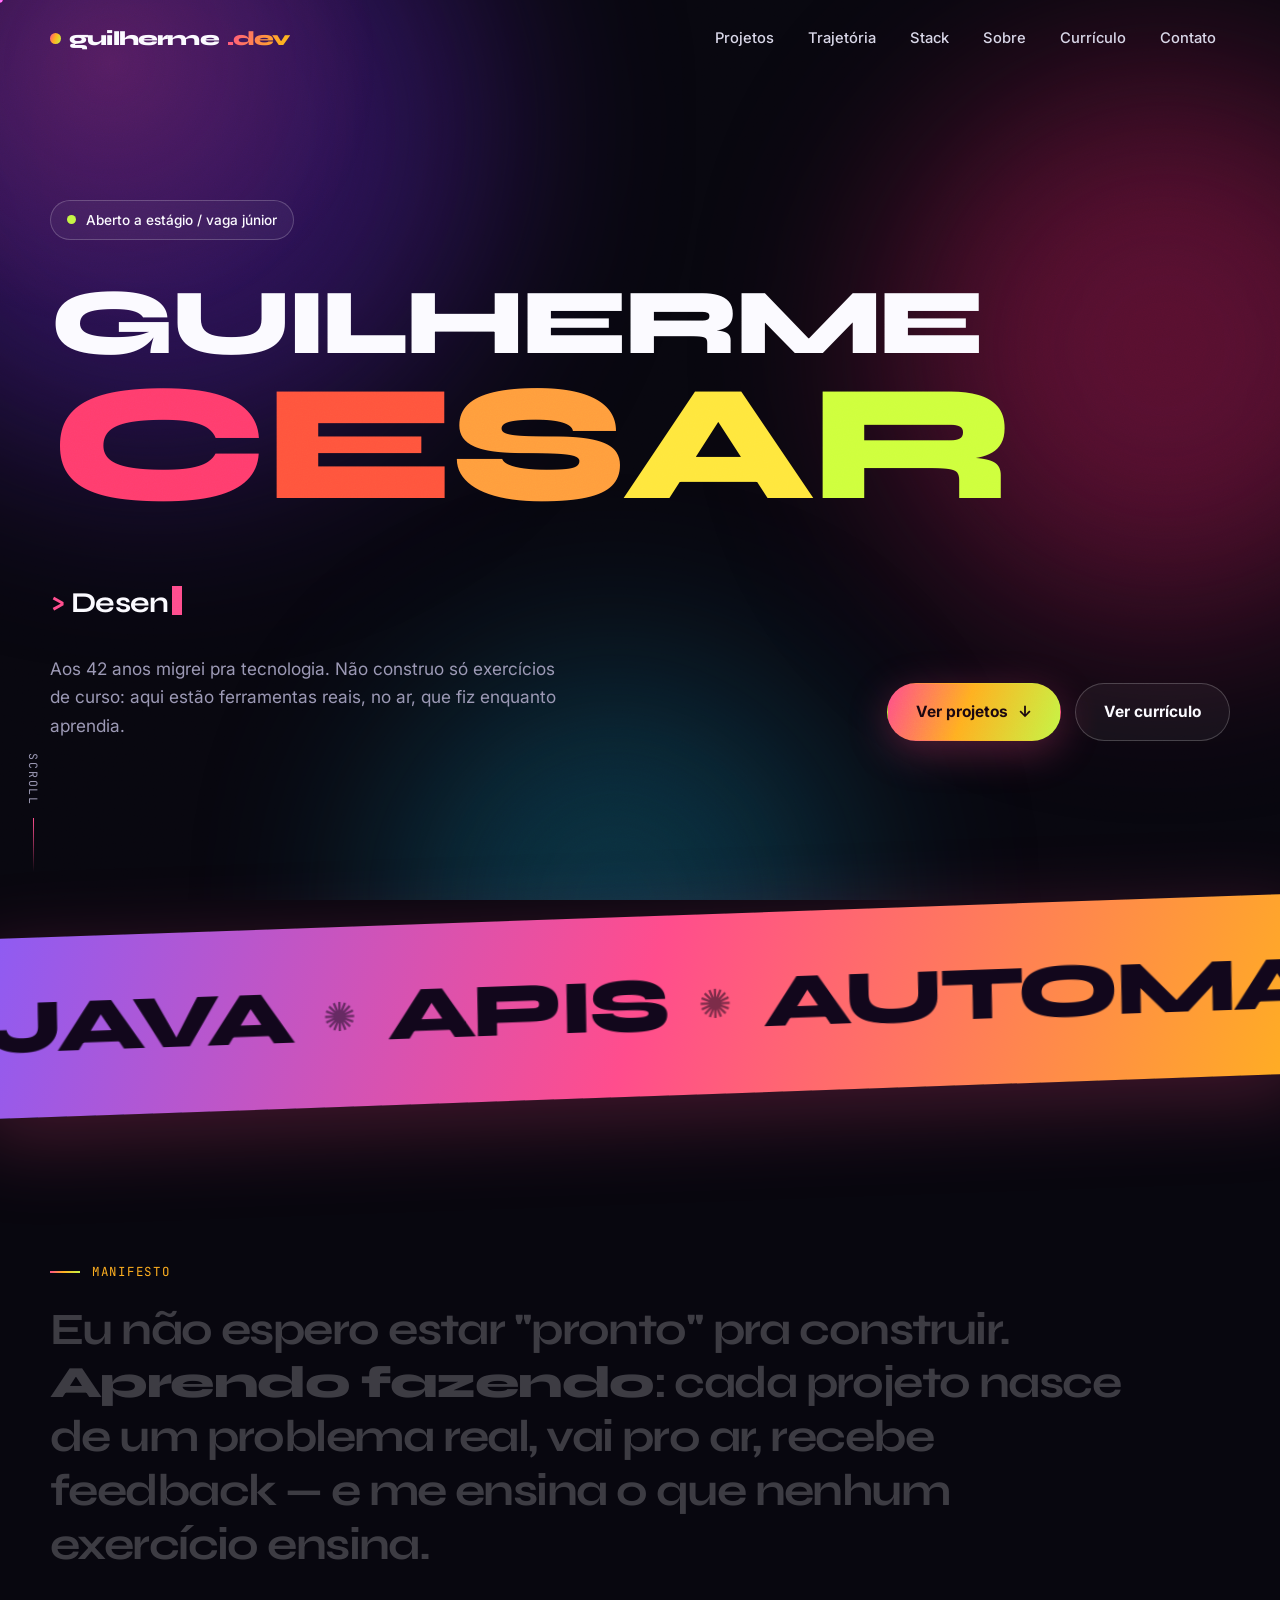
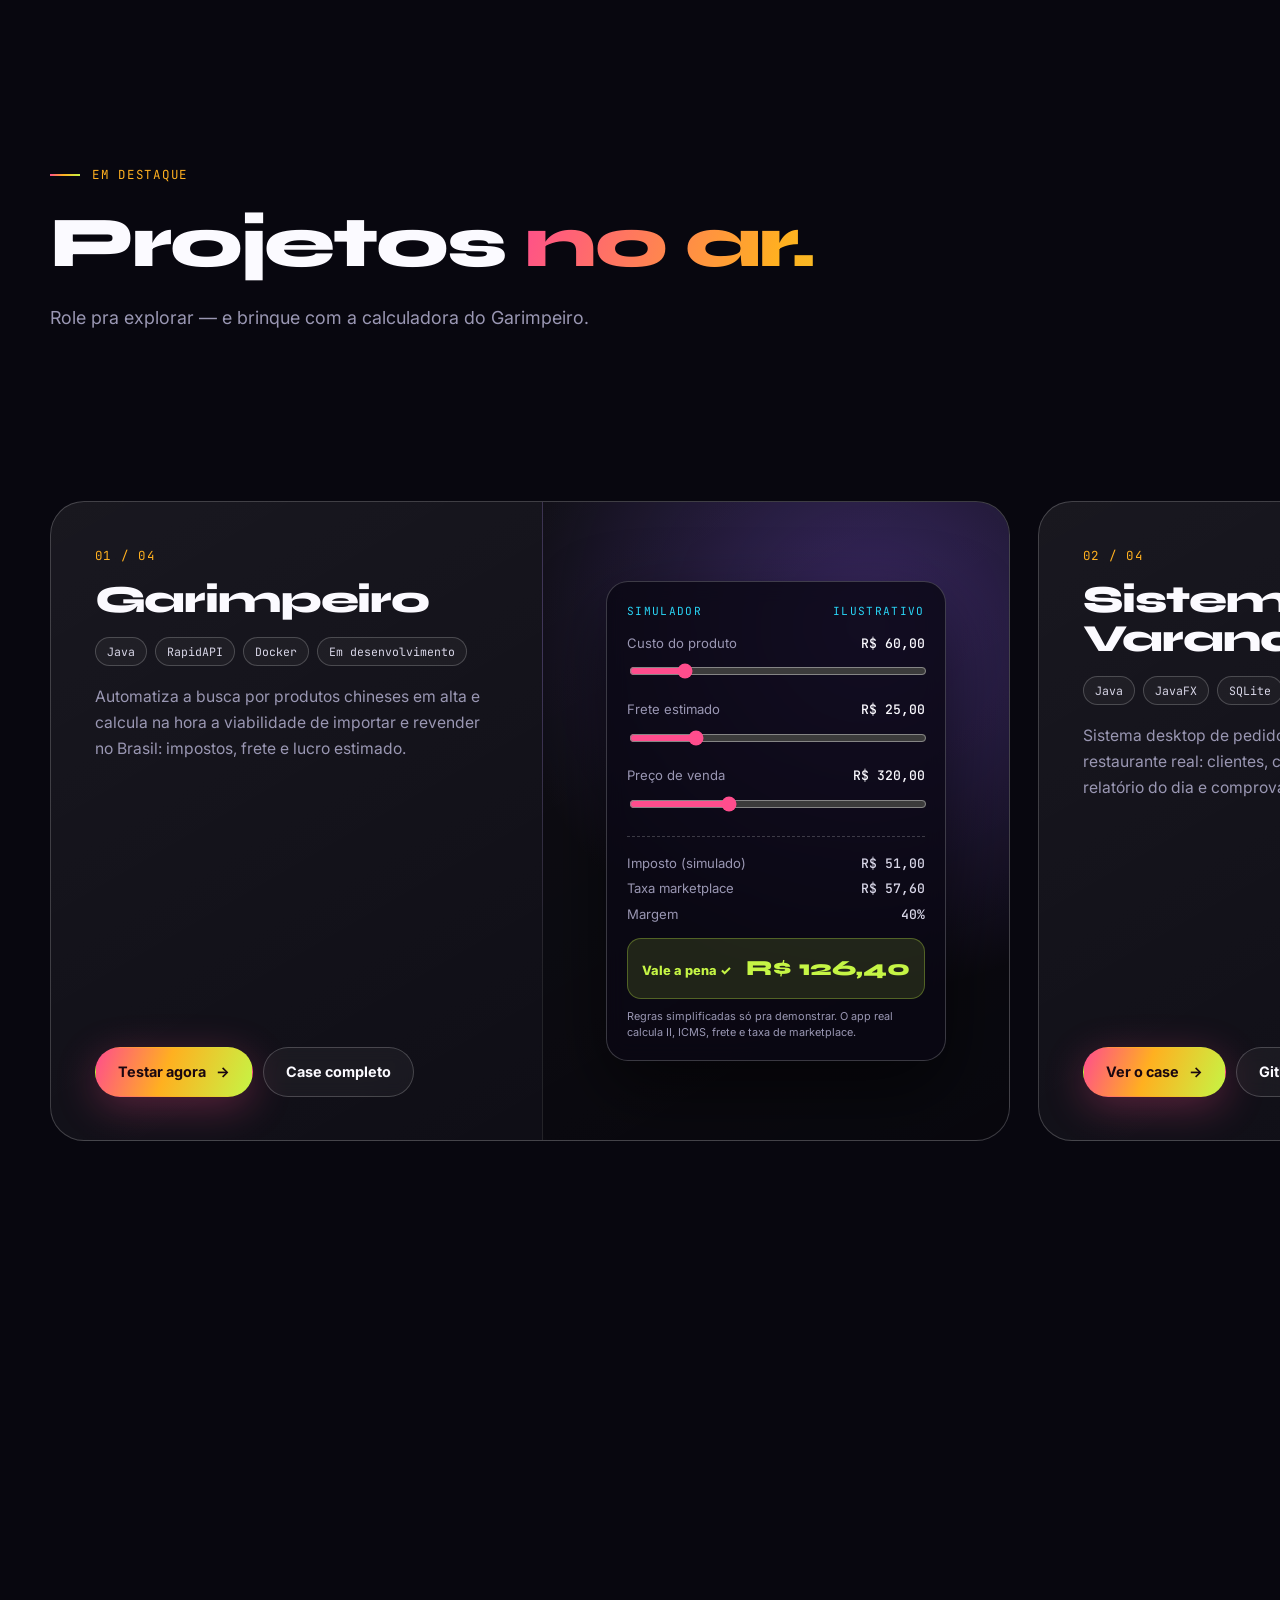
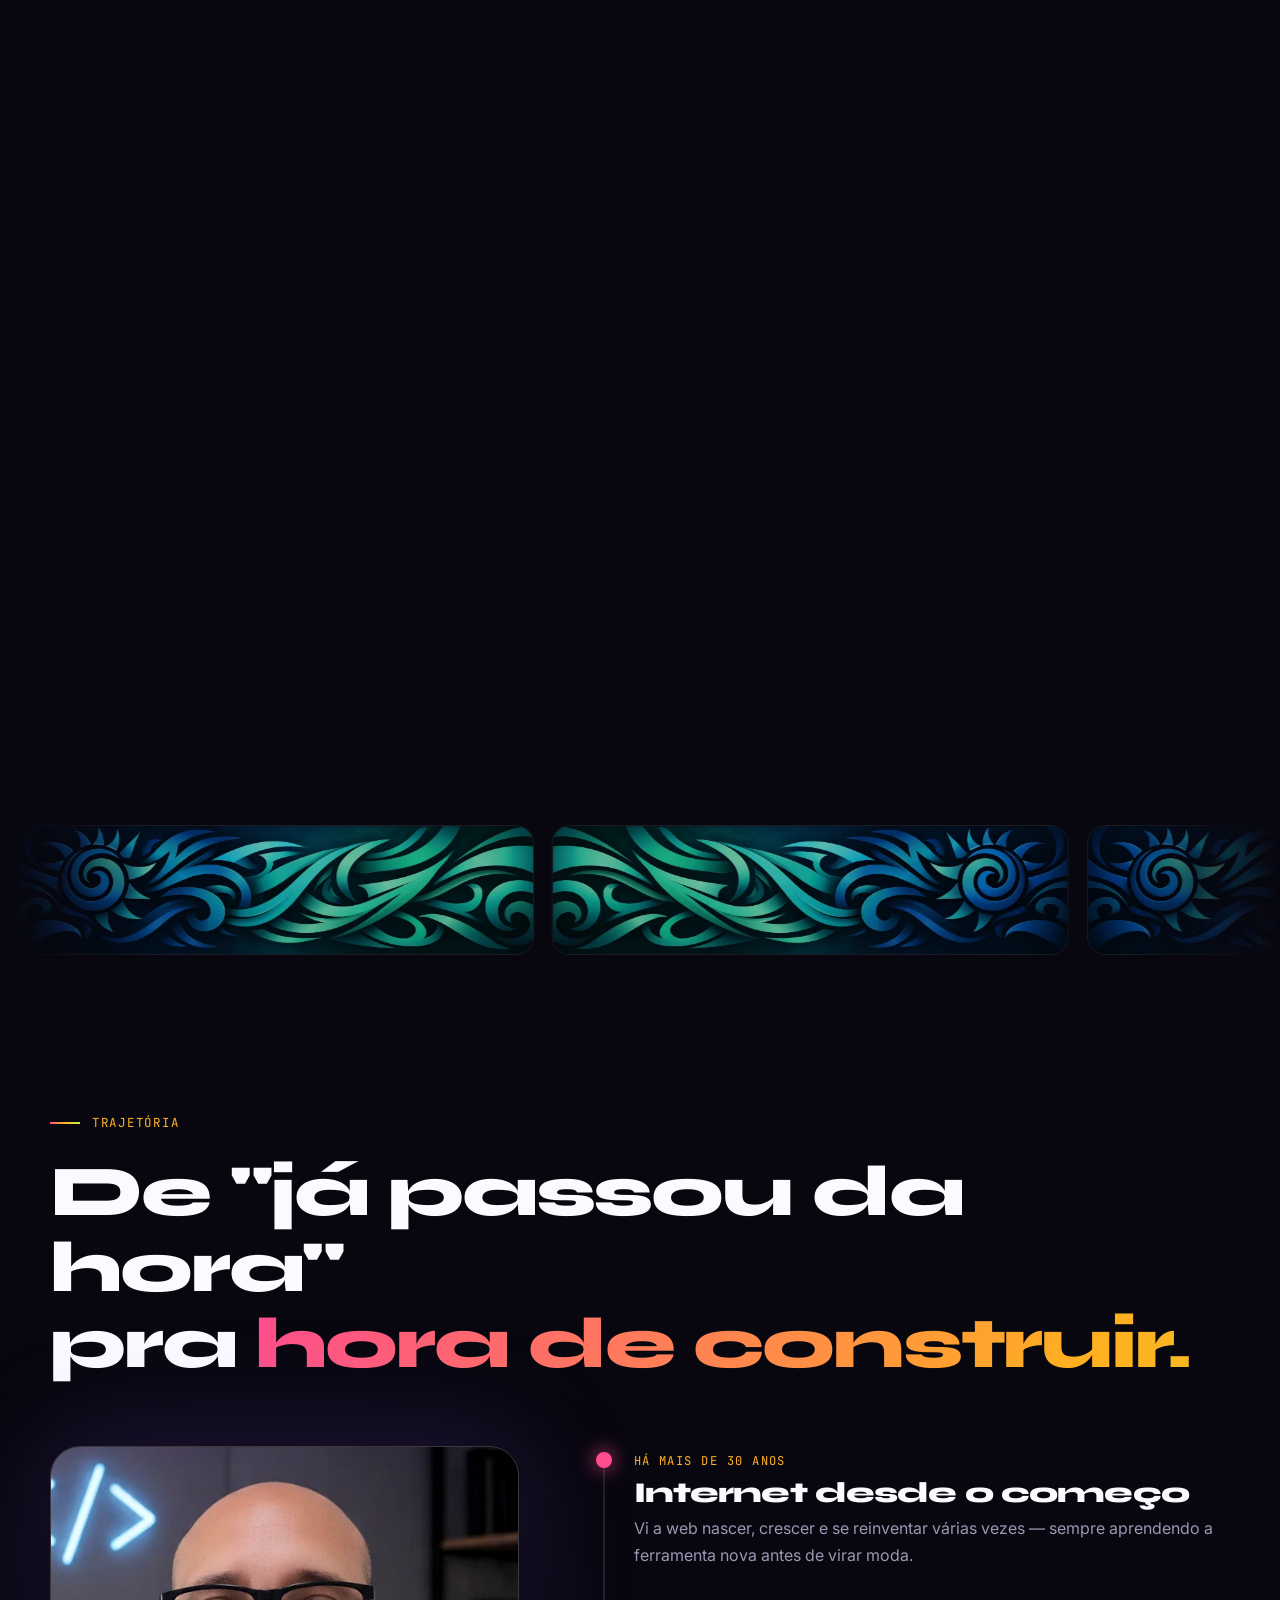
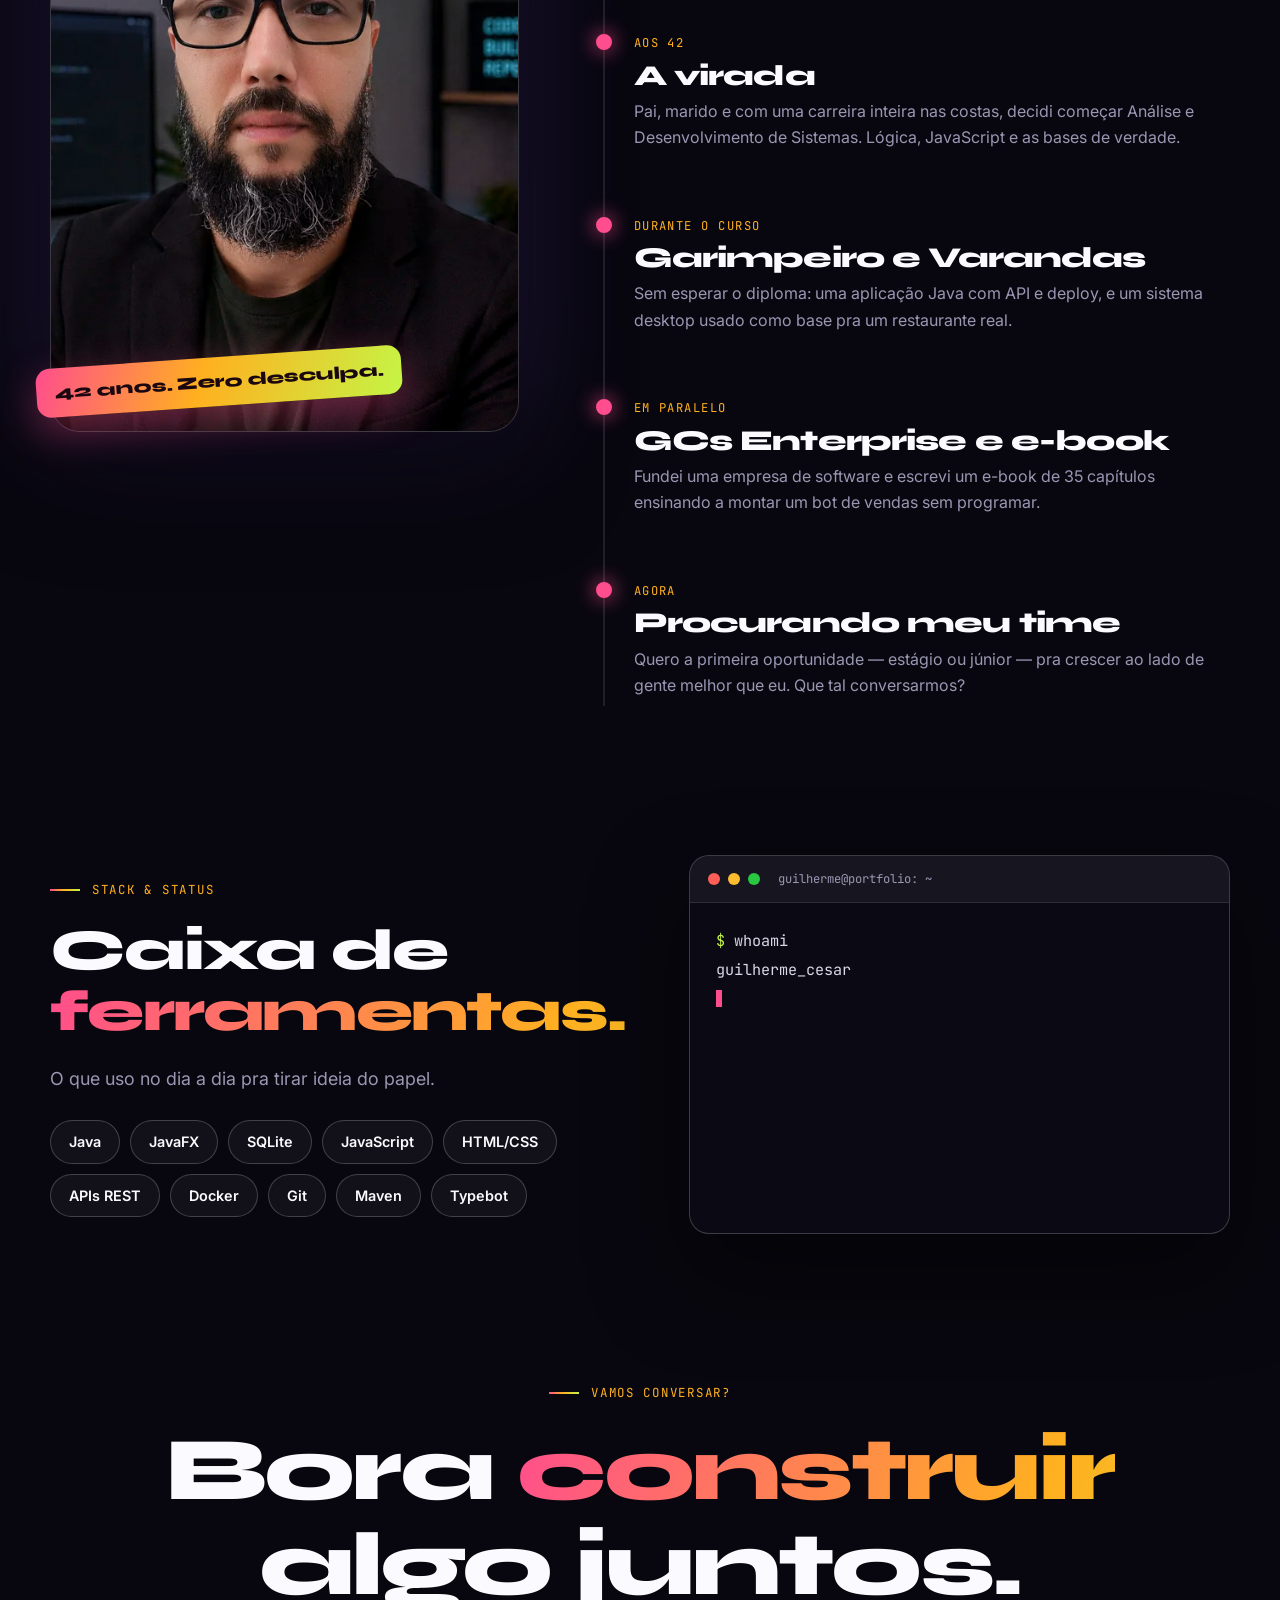
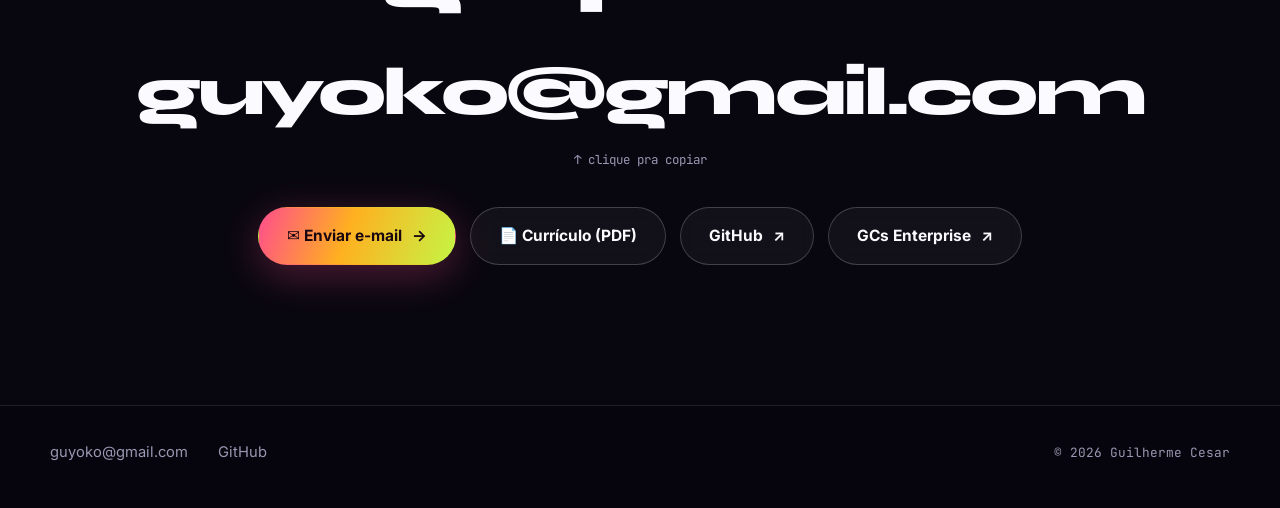
==== commit 6bbd261c: "Adiciona pagina de curriculo com download em PDF Co-Authored-By: Claude Sonnet 5.5 <noreply@anthropi" ====
--- a/index.html
+++ b/index.html
@@ -30,6 +30,7 @@
         <a href="#trajetoria">Trajetória</a>
         <a href="#stack">Stack</a>
         <a href="sobre.html">Sobre</a>
+        <a href="curriculo.html">Currículo</a>
         <a href="#contato">Contato</a>
       </nav>
       <button type="button" class="nav-toggle" id="navToggle" aria-expanded="false" aria-controls="mainNav" aria-label="Abrir menu">
@@ -53,7 +54,7 @@
           </div>
           <div class="hero-cta">
             <a href="#projetos" class="btn btn-primary">Ver projetos <span class="arrow">↓</span></a>
-            <a href="#contato" class="btn btn-ghost">Vamos conversar</a>
+            <a href="curriculo.html" class="btn btn-ghost">Ver currículo</a>
           </div>
         </div>
       </div>
@@ -233,6 +234,7 @@
         <span class="copy-hint reveal">↑ clique pra copiar</span>
         <div class="contact-links reveal">
           <a href="mailto:guyoko@gmail.com" class="btn btn-primary">✉️ Enviar e-mail <span class="arrow">→</span></a>
+          <a href="curriculo.html" class="btn btn-ghost">📄 Currículo (PDF)</a>
           <a href="https://github.com/guilhermecesars" target="_blank" rel="noopener" class="btn btn-ghost">GitHub <span class="arrow">↗</span></a>
           <a href="https://gcsenterprise.com.br" target="_blank" rel="noopener" class="btn btn-ghost">GCs Enterprise <span class="arrow">↗</span></a>
         </div>
--- a/style.css
+++ b/style.css
@@ -295,3 +295,26 @@
 }
 
 .name .ch.ready { animation: none; opacity: 1; transform: none; transition: transform 0.28s var(--ease); }
+
+/* curriculo */
+.cv-actions { display: flex; flex-wrap: wrap; align-items: center; gap: 16px; margin-bottom: 26px; }
+.cv-actions .case-cta { border: 0; cursor: pointer; font-family: var(--body); font-size: 0.97rem; }
+.cv-hint { color: var(--muted); font-size: 0.85rem; }
+.cv-sheet { padding: clamp(24px, 5vw, 56px); border-radius: 24px; background: var(--card); border: 1px solid var(--line); }
+.cv-head h1 { font-size: clamp(2rem, 6vw, 3.4rem); margin-bottom: 8px; background: var(--grad); -webkit-background-clip: text; background-clip: text; color: transparent; padding-bottom: 0.06em; }
+.cv-role { font-family: var(--display); font-weight: 700; color: var(--white); font-size: 1.15rem; margin: 0 0 6px; }
+.cv-contact { color: var(--muted); font-size: 0.92rem; margin-bottom: 28px; }
+.cv-sheet h2 { font-family: var(--mono); font-size: 0.78rem; letter-spacing: 0.14em; text-transform: uppercase; color: var(--amber); margin: 26px 0 10px; padding-bottom: 8px; border-bottom: 1px solid var(--line); }
+.cv-sheet ul { margin: 0; padding-left: 20px; } .cv-sheet li { margin-bottom: 10px; }
+.cv-sheet strong { color: var(--white); }
+@media print {
+  @page { margin: 16mm; }
+  .no-print, .mesh, #trail, .progress, .site-header, .skip, body::after { display: none !important; }
+  body, main { background: #fff !important; color: #111 !important; overflow: visible; }
+  main.container { padding: 0 !important; max-width: none; }
+  .cv-sheet { border: 0; background: none; padding: 0; }
+  .cv-sheet, .cv-sheet p, .cv-sheet li, .cv-contact { color: #111 !important; }
+  .cv-sheet strong { color: #000 !important; }
+  .cv-head h1 { background: none; -webkit-text-fill-color: #111; color: #111; }
+  .cv-role { color: #333; } .cv-sheet h2 { color: #555; border-color: #ccc; }
+}
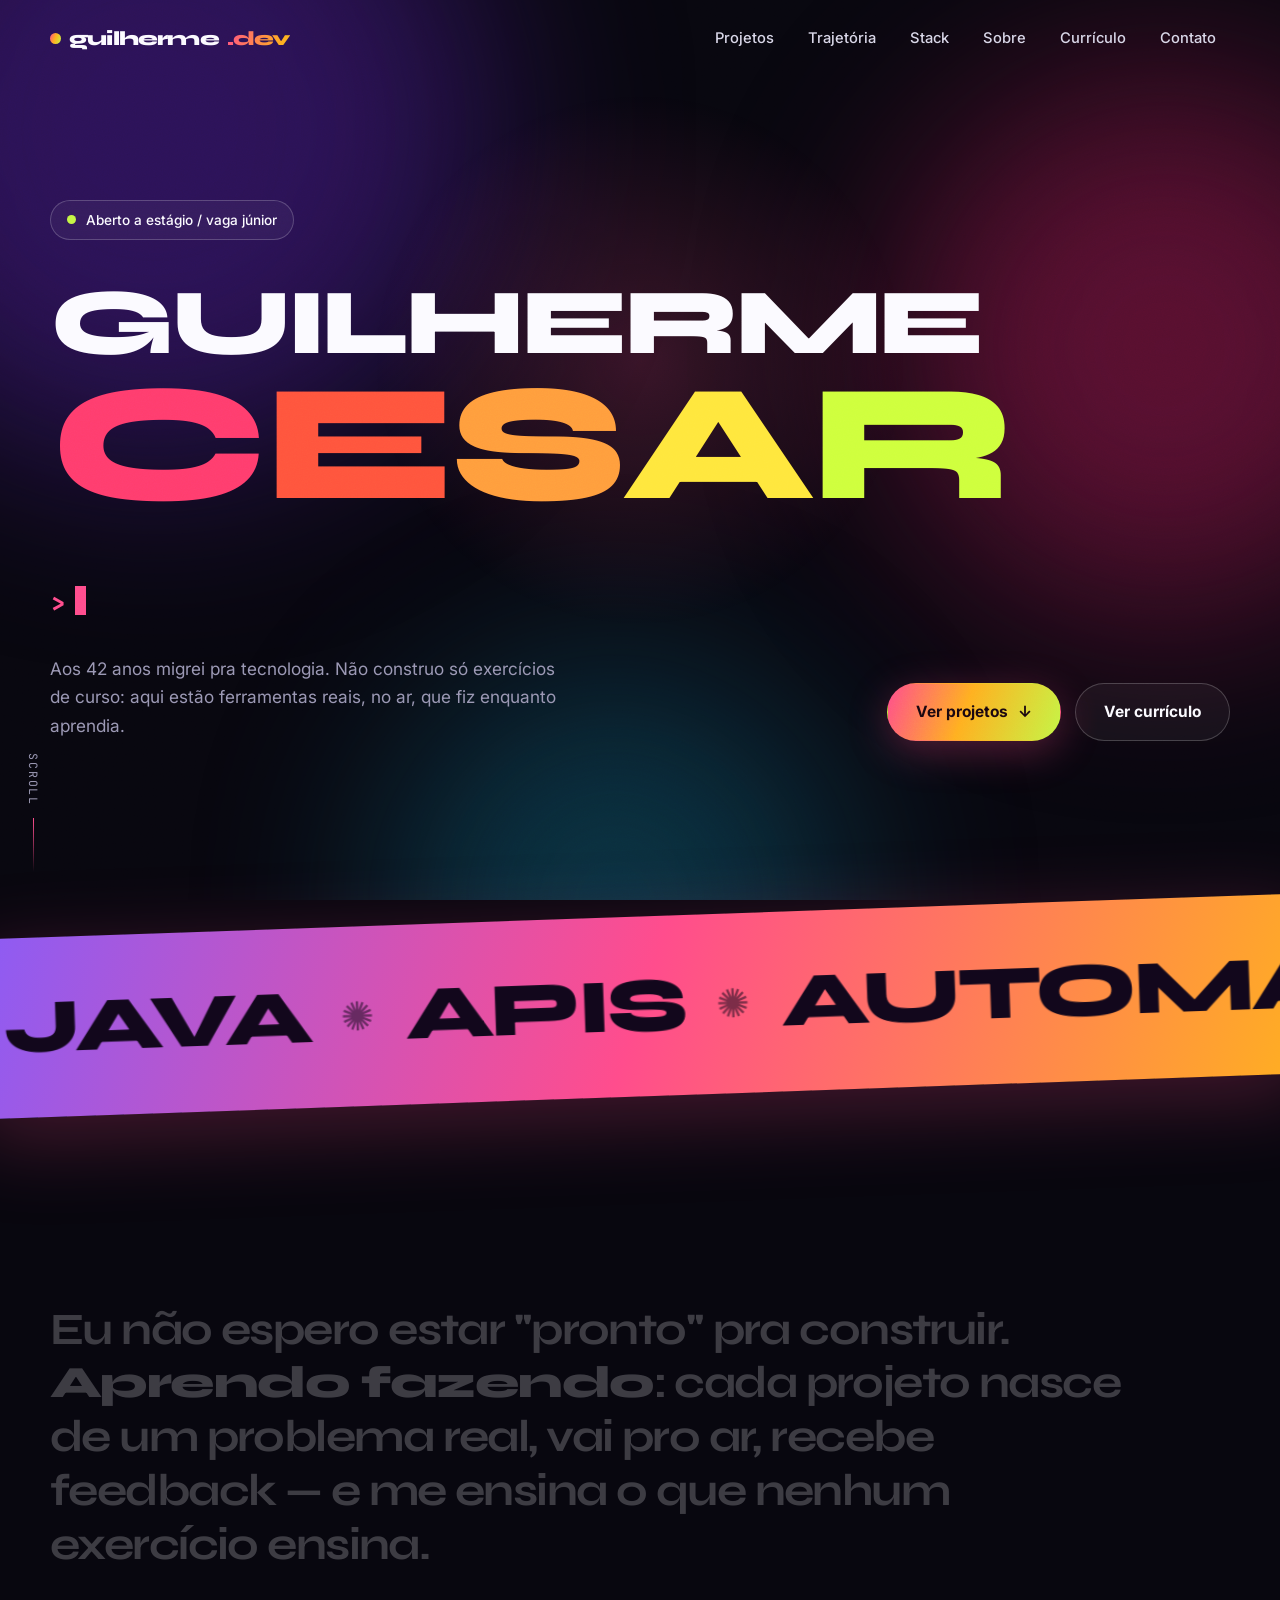
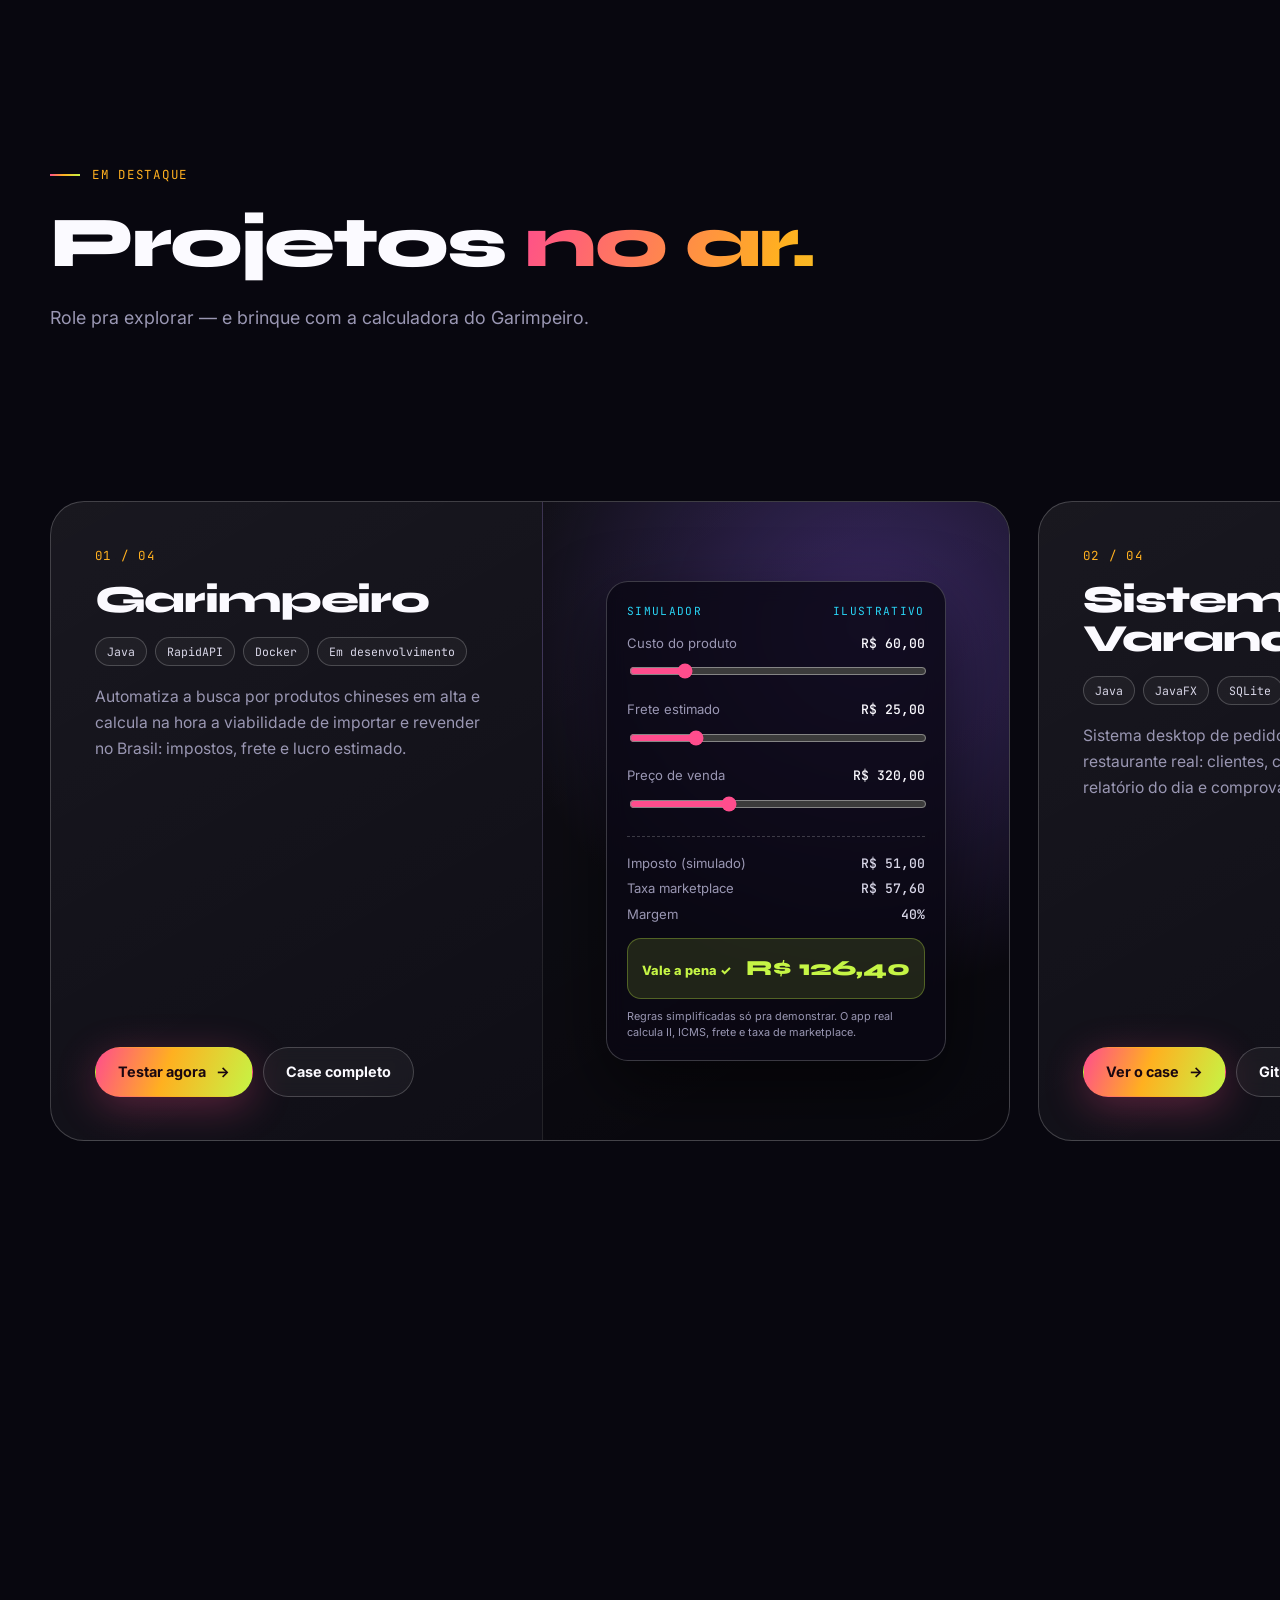
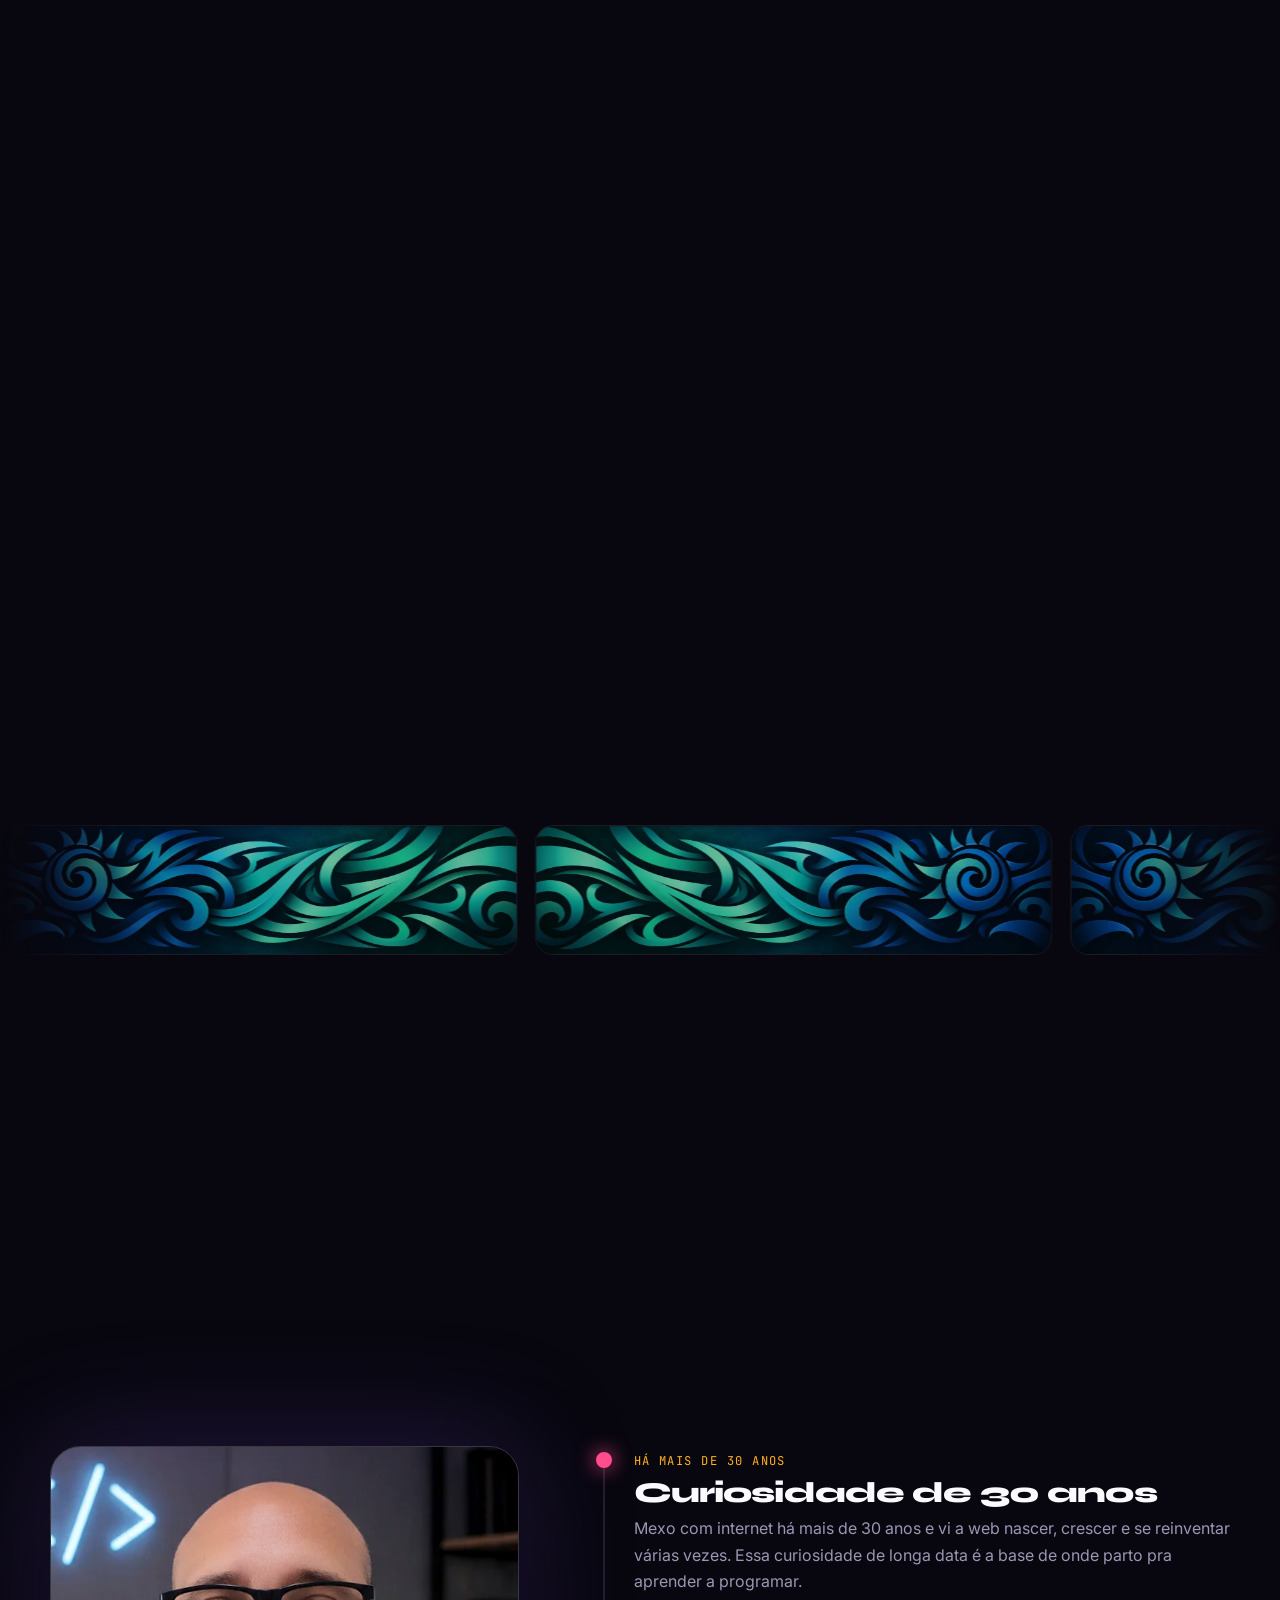
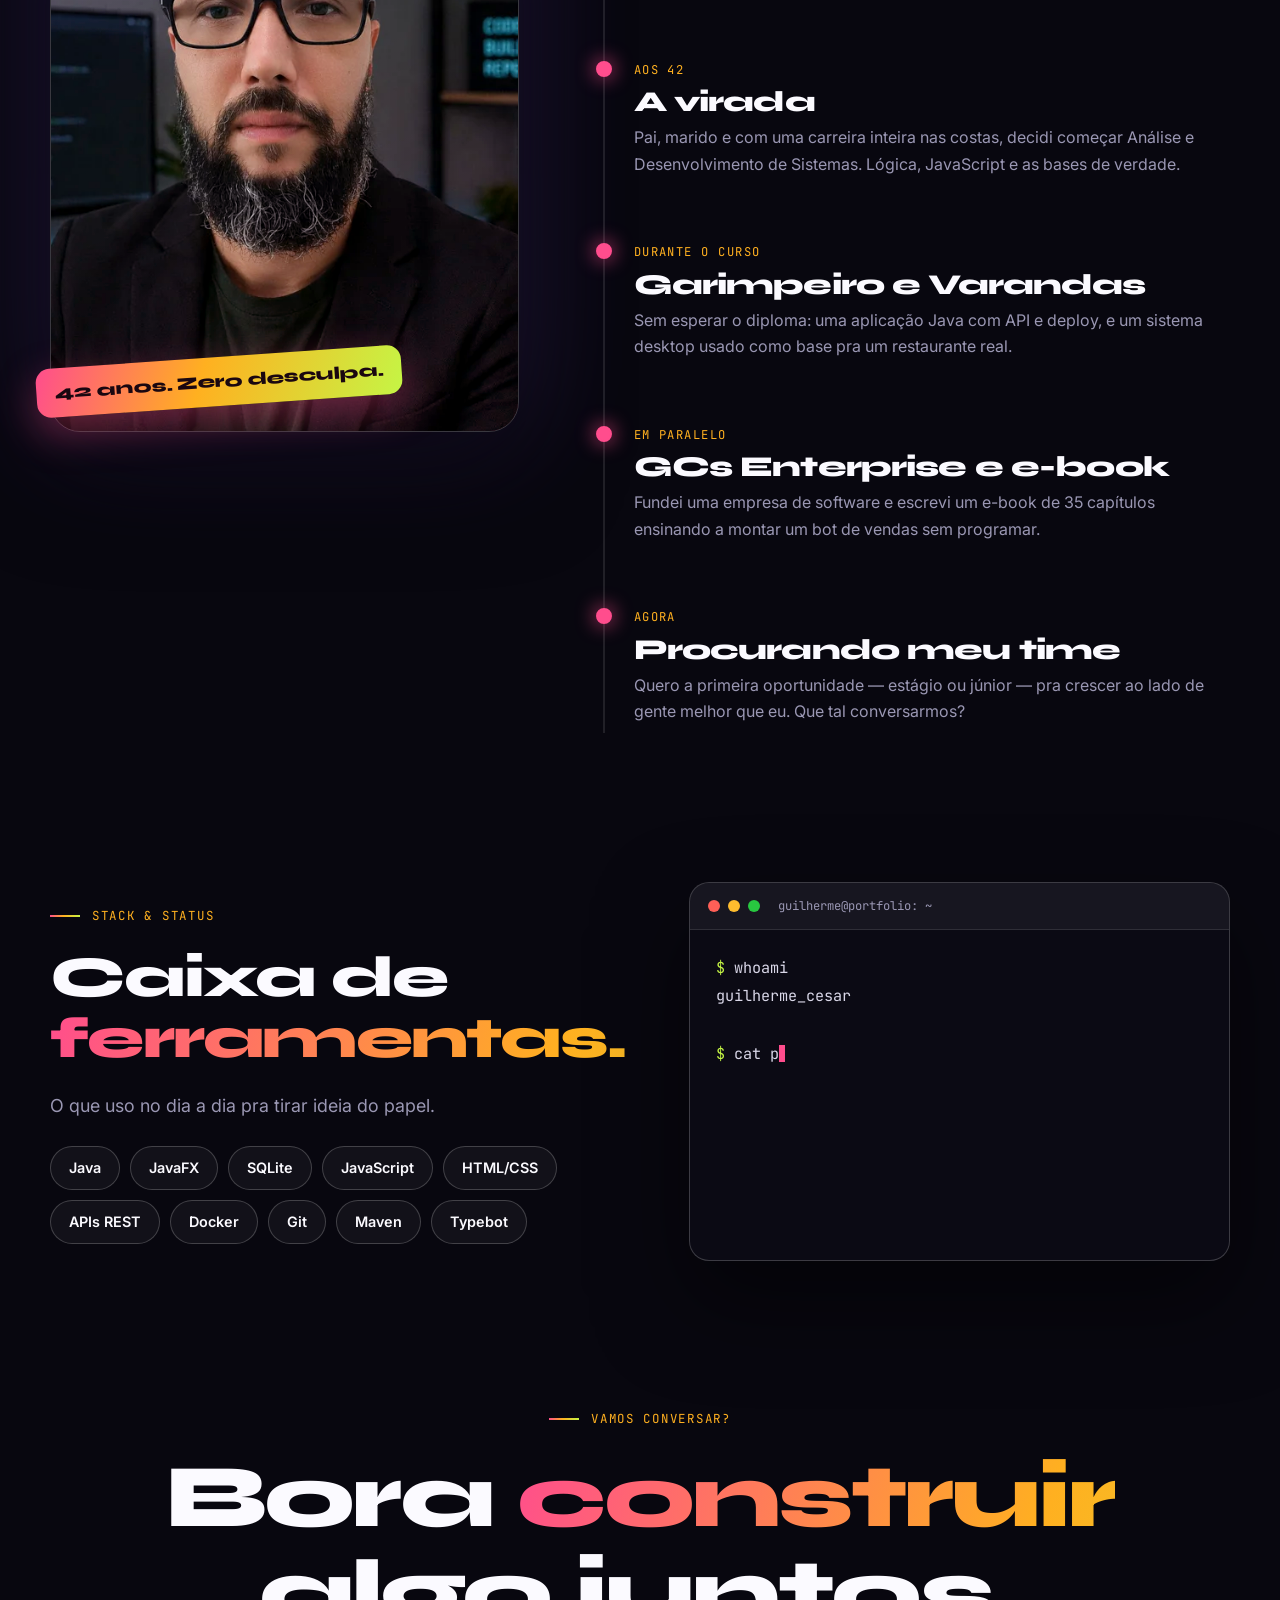
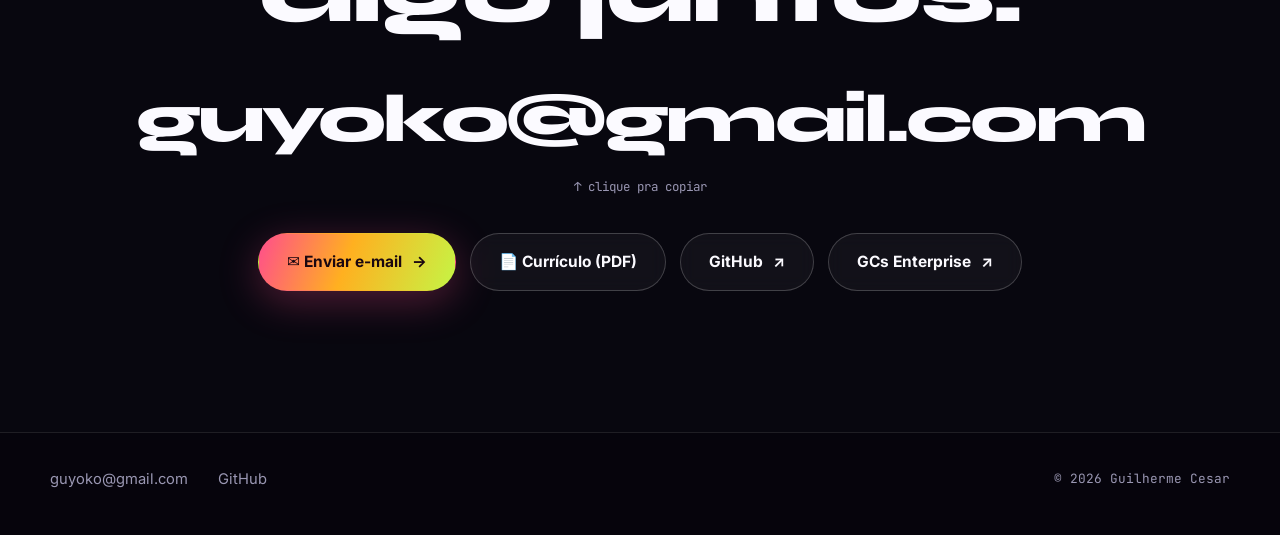
==== commit 96fafa35: "Ajusta frase sobre experiencia com ferramentas para nao sugerir dominio Co-Authored-By: Claude Sonne" ====
--- a/index.html
+++ b/index.html
@@ -187,7 +187,7 @@
             <span class="portrait-tag">42 anos. Zero desculpa.</span>
           </div>
           <div class="timeline">
-            <div class="t-item"><span class="t-when">Há mais de 30 anos</span><h3>Internet desde o começo</h3><p>Vi a web nascer, crescer e se reinventar várias vezes — sempre aprendendo a ferramenta nova antes de virar moda.</p></div>
+            <div class="t-item"><span class="t-when">Há mais de 30 anos</span><h3>Curiosidade de 30 anos</h3><p>Mexo com internet há mais de 30 anos e vi a web nascer, crescer e se reinventar várias vezes. Essa curiosidade de longa data é a base de onde parto pra aprender a programar.</p></div>
             <div class="t-item"><span class="t-when">Aos 42</span><h3>A virada</h3><p>Pai, marido e com uma carreira inteira nas costas, decidi começar Análise e Desenvolvimento de Sistemas. Lógica, JavaScript e as bases de verdade.</p></div>
             <div class="t-item"><span class="t-when">Durante o curso</span><h3>Garimpeiro e Varandas</h3><p>Sem esperar o diploma: uma aplicação Java com API e deploy, e um sistema desktop usado como base pra um restaurante real.</p></div>
             <div class="t-item"><span class="t-when">Em paralelo</span><h3>GCs Enterprise e e-book</h3><p>Fundei uma empresa de software e escrevi um e-book de 35 capítulos ensinando a montar um bot de vendas sem programar.</p></div>
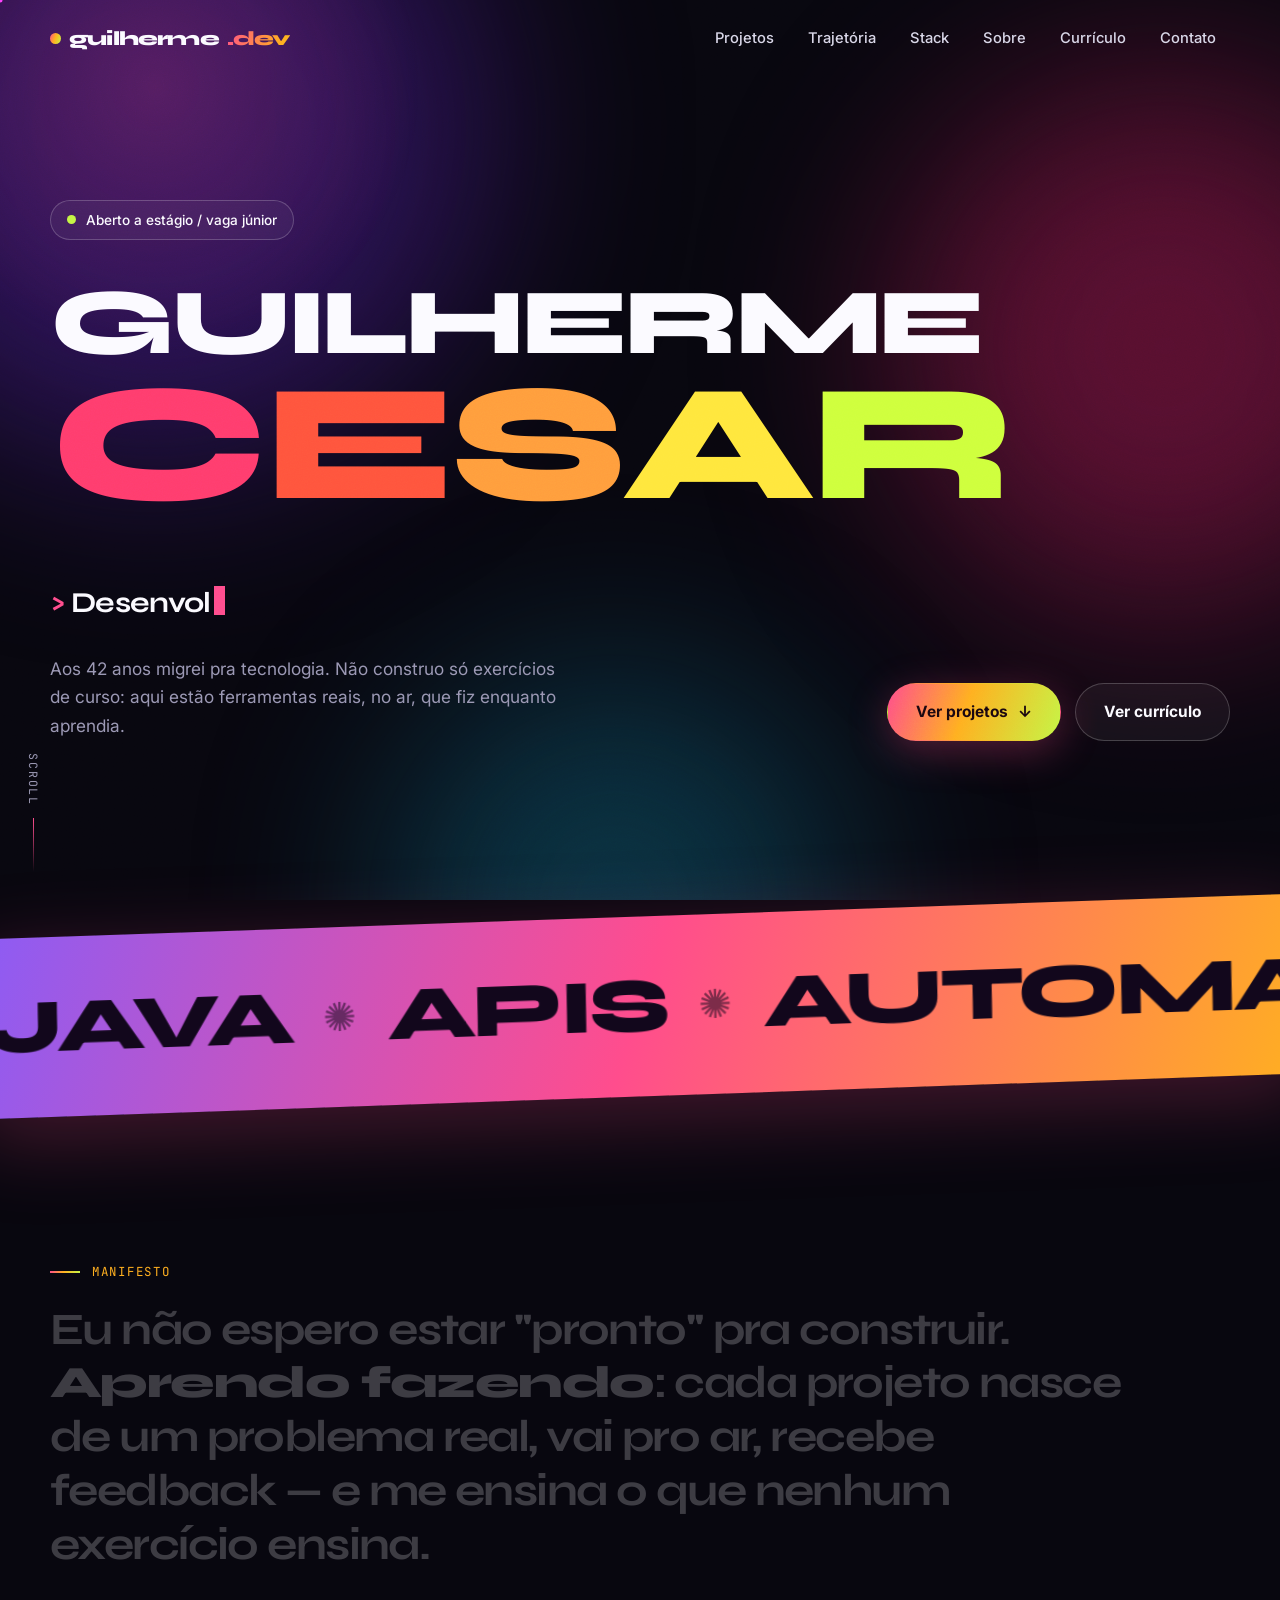
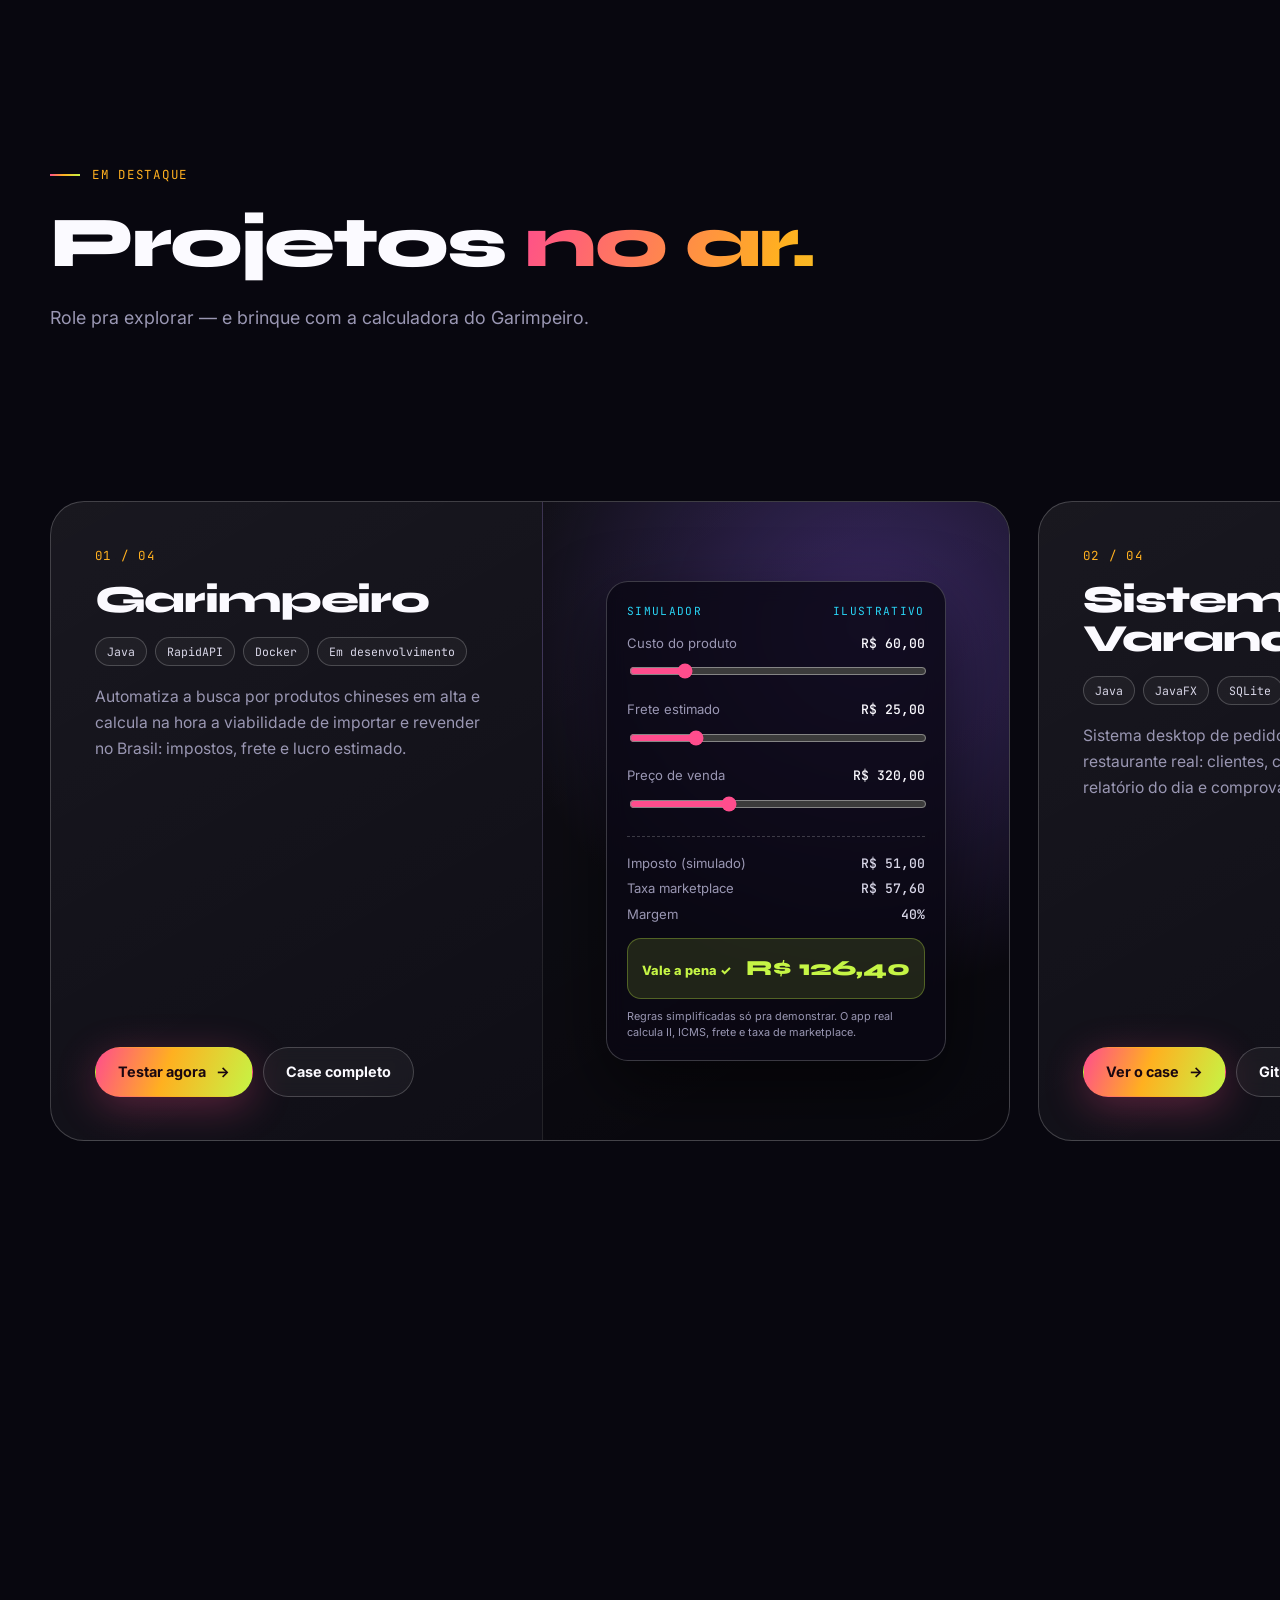
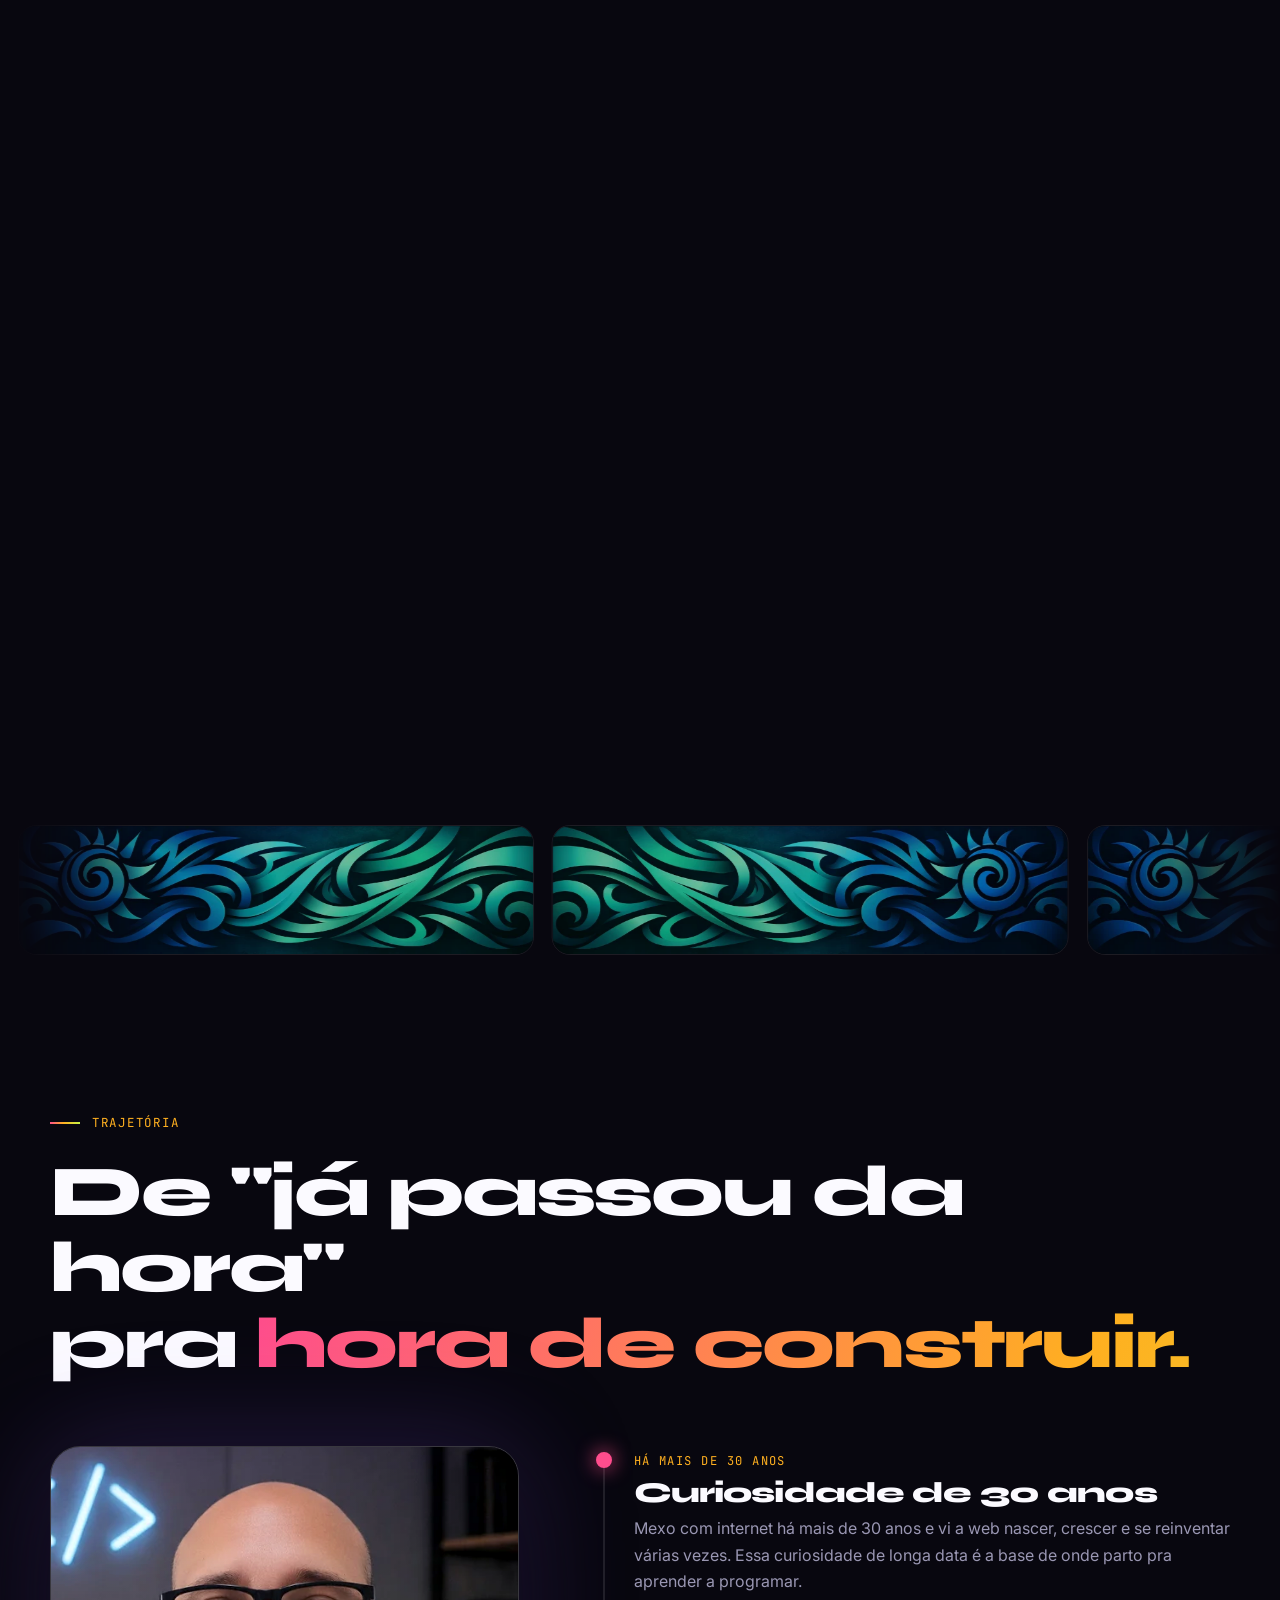
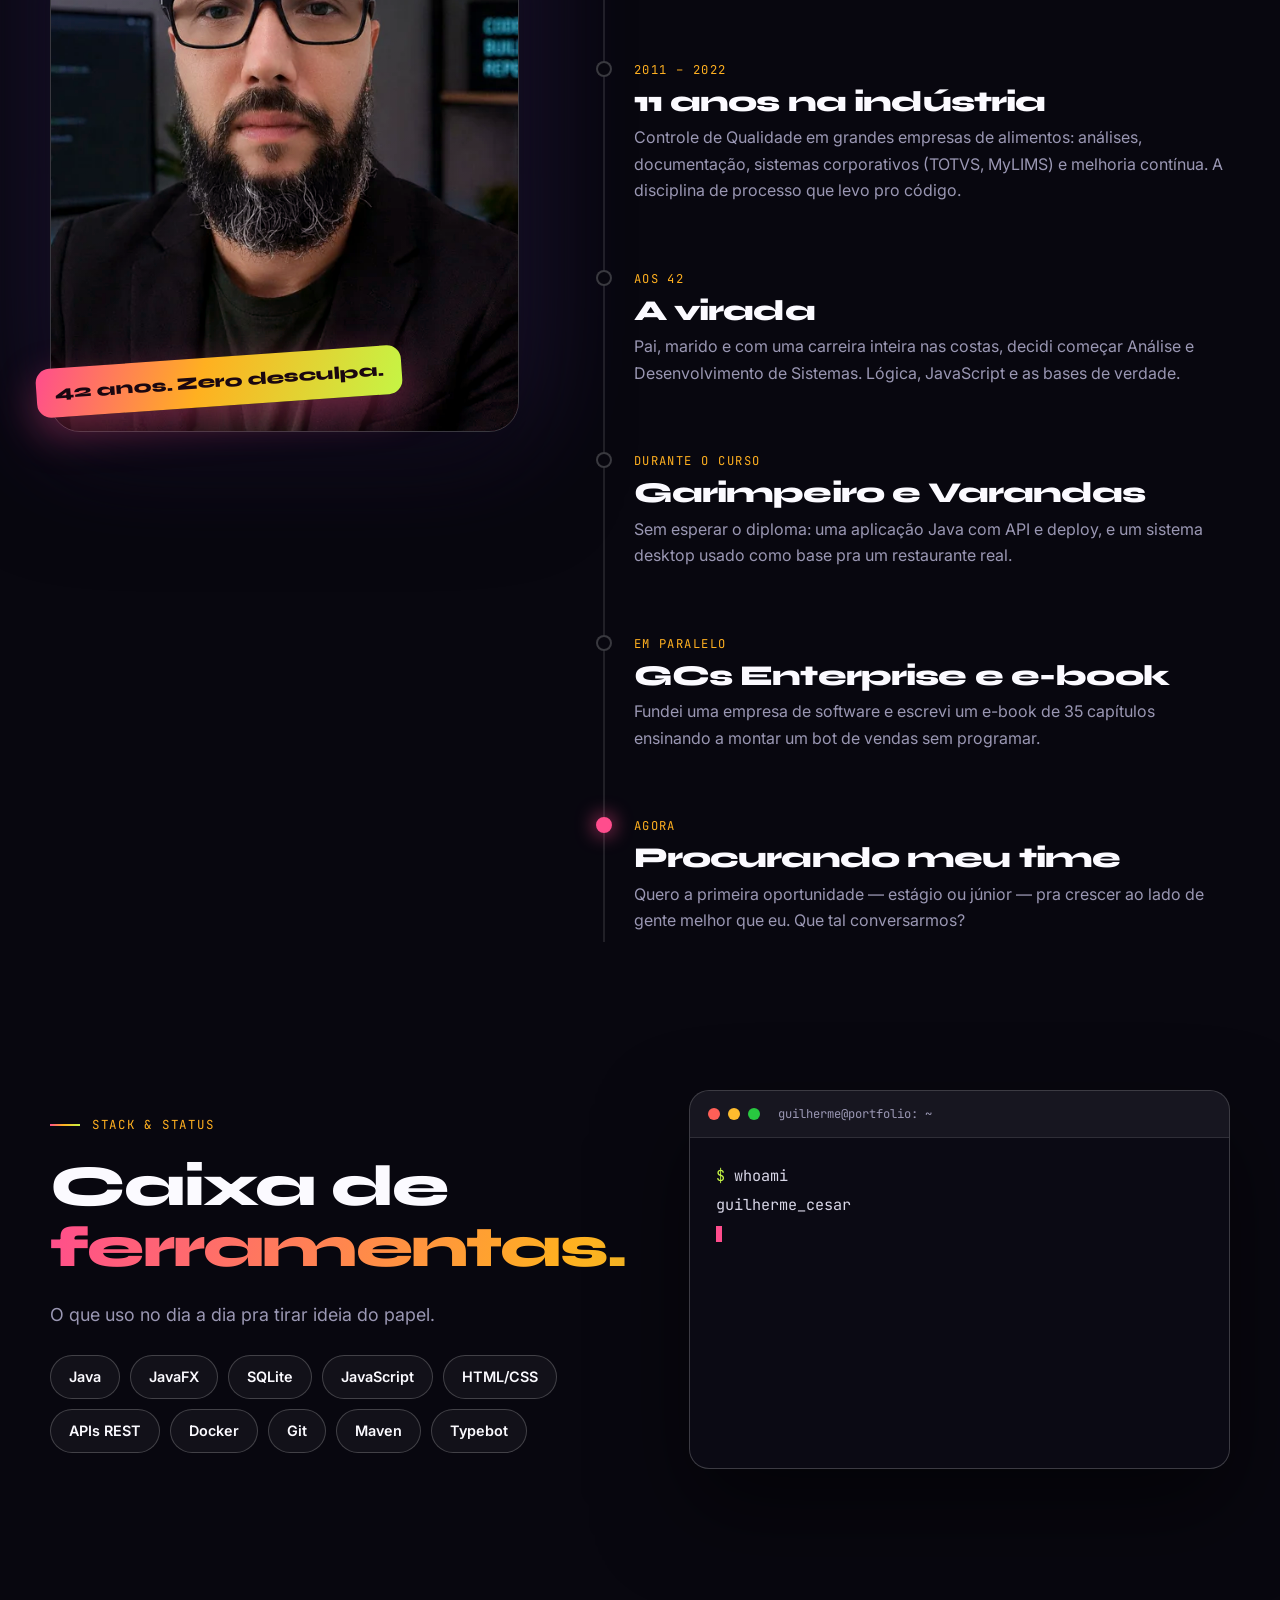
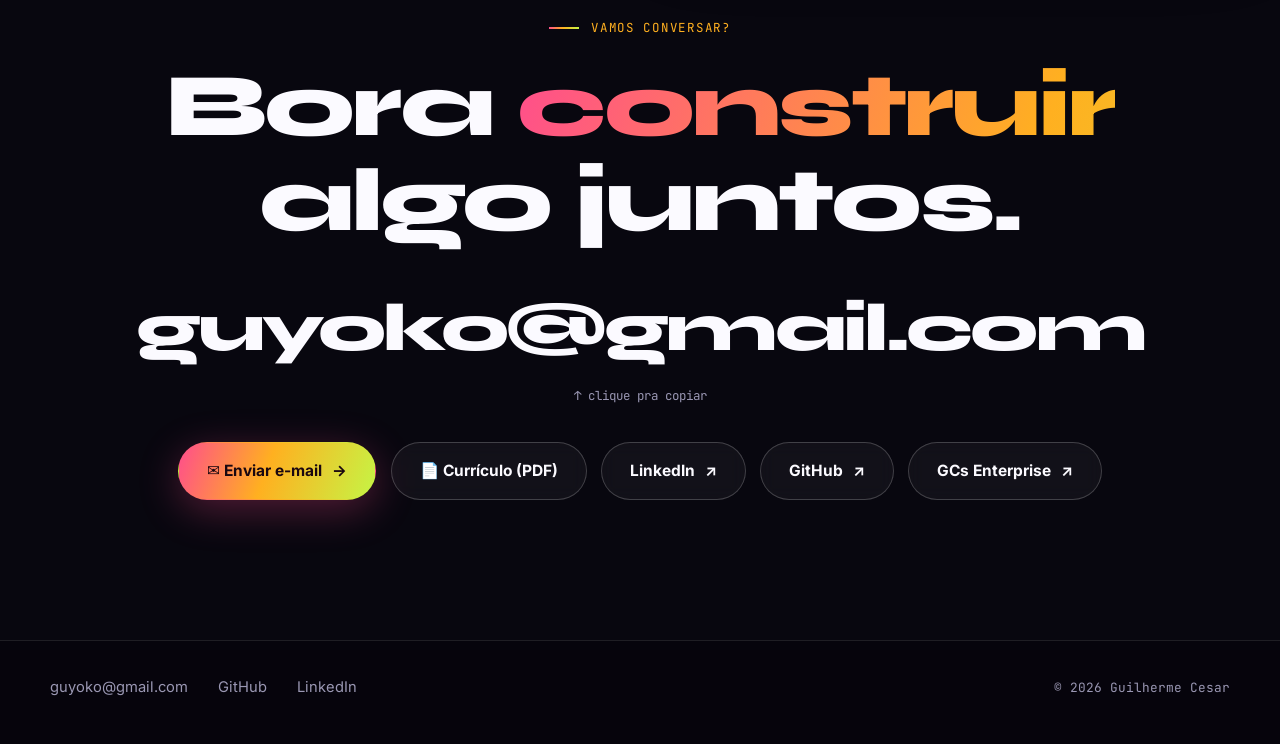
==== commit 5d345857: "Currículo completo (experiência, formação, projetos), LinkedIn e item de 11 anos na indústria na tra" ====
--- a/index.html
+++ b/index.html
@@ -188,6 +188,7 @@
           </div>
           <div class="timeline">
             <div class="t-item"><span class="t-when">Há mais de 30 anos</span><h3>Curiosidade de 30 anos</h3><p>Mexo com internet há mais de 30 anos e vi a web nascer, crescer e se reinventar várias vezes. Essa curiosidade de longa data é a base de onde parto pra aprender a programar.</p></div>
+            <div class="t-item"><span class="t-when">2011 – 2022</span><h3>11 anos na indústria</h3><p>Controle de Qualidade em grandes empresas de alimentos: análises, documentação, sistemas corporativos (TOTVS, MyLIMS) e melhoria contínua. A disciplina de processo que levo pro código.</p></div>
             <div class="t-item"><span class="t-when">Aos 42</span><h3>A virada</h3><p>Pai, marido e com uma carreira inteira nas costas, decidi começar Análise e Desenvolvimento de Sistemas. Lógica, JavaScript e as bases de verdade.</p></div>
             <div class="t-item"><span class="t-when">Durante o curso</span><h3>Garimpeiro e Varandas</h3><p>Sem esperar o diploma: uma aplicação Java com API e deploy, e um sistema desktop usado como base pra um restaurante real.</p></div>
             <div class="t-item"><span class="t-when">Em paralelo</span><h3>GCs Enterprise e e-book</h3><p>Fundei uma empresa de software e escrevi um e-book de 35 capítulos ensinando a montar um bot de vendas sem programar.</p></div>
@@ -235,6 +236,7 @@
         <div class="contact-links reveal">
           <a href="mailto:guyoko@gmail.com" class="btn btn-primary">✉️ Enviar e-mail <span class="arrow">→</span></a>
           <a href="curriculo.html" class="btn btn-ghost">📄 Currículo (PDF)</a>
+          <a href="https://www.linkedin.com/in/guilhermecesardesouza" target="_blank" rel="noopener" class="btn btn-ghost">LinkedIn <span class="arrow">↗</span></a>
           <a href="https://github.com/guilhermecesars" target="_blank" rel="noopener" class="btn btn-ghost">GitHub <span class="arrow">↗</span></a>
           <a href="https://gcsenterprise.com.br" target="_blank" rel="noopener" class="btn btn-ghost">GCs Enterprise <span class="arrow">↗</span></a>
         </div>
@@ -246,6 +248,7 @@
     <div class="container">
       <a href="mailto:guyoko@gmail.com">guyoko@gmail.com</a>
       <a href="https://github.com/guilhermecesars" target="_blank" rel="noopener">GitHub</a>
+      <a href="https://www.linkedin.com/in/guilhermecesardesouza" target="_blank" rel="noopener">LinkedIn</a>
       <p>&copy; 2026 Guilherme Cesar</p>
     </div>
   </footer>
--- a/style.css
+++ b/style.css
@@ -318,3 +318,9 @@
   .cv-head h1 { background: none; -webkit-text-fill-color: #111; color: #111; }
   .cv-role { color: #333; } .cv-sheet h2 { color: #555; border-color: #ccc; }
 }
+
+.cv-tech { color: var(--muted); font-size: 0.85em; }
+.cv-contact a { color: var(--muted); text-decoration: underline; text-underline-offset: 3px; }
+.cv-contact a:hover { color: var(--pink); }
+@media print { .cv-tech, .cv-contact a { color: #555 !important; } .cv-sheet li { break-inside: avoid; } }
+@media print { .cv-sheet { font-size: 9.6pt; line-height: 1.38; } .cv-head h1 { font-size: 22pt; } .cv-role { font-size: 11pt; } .cv-sheet li { margin-bottom: 5px; } .cv-sheet h2 { margin: 14px 0 6px; } }
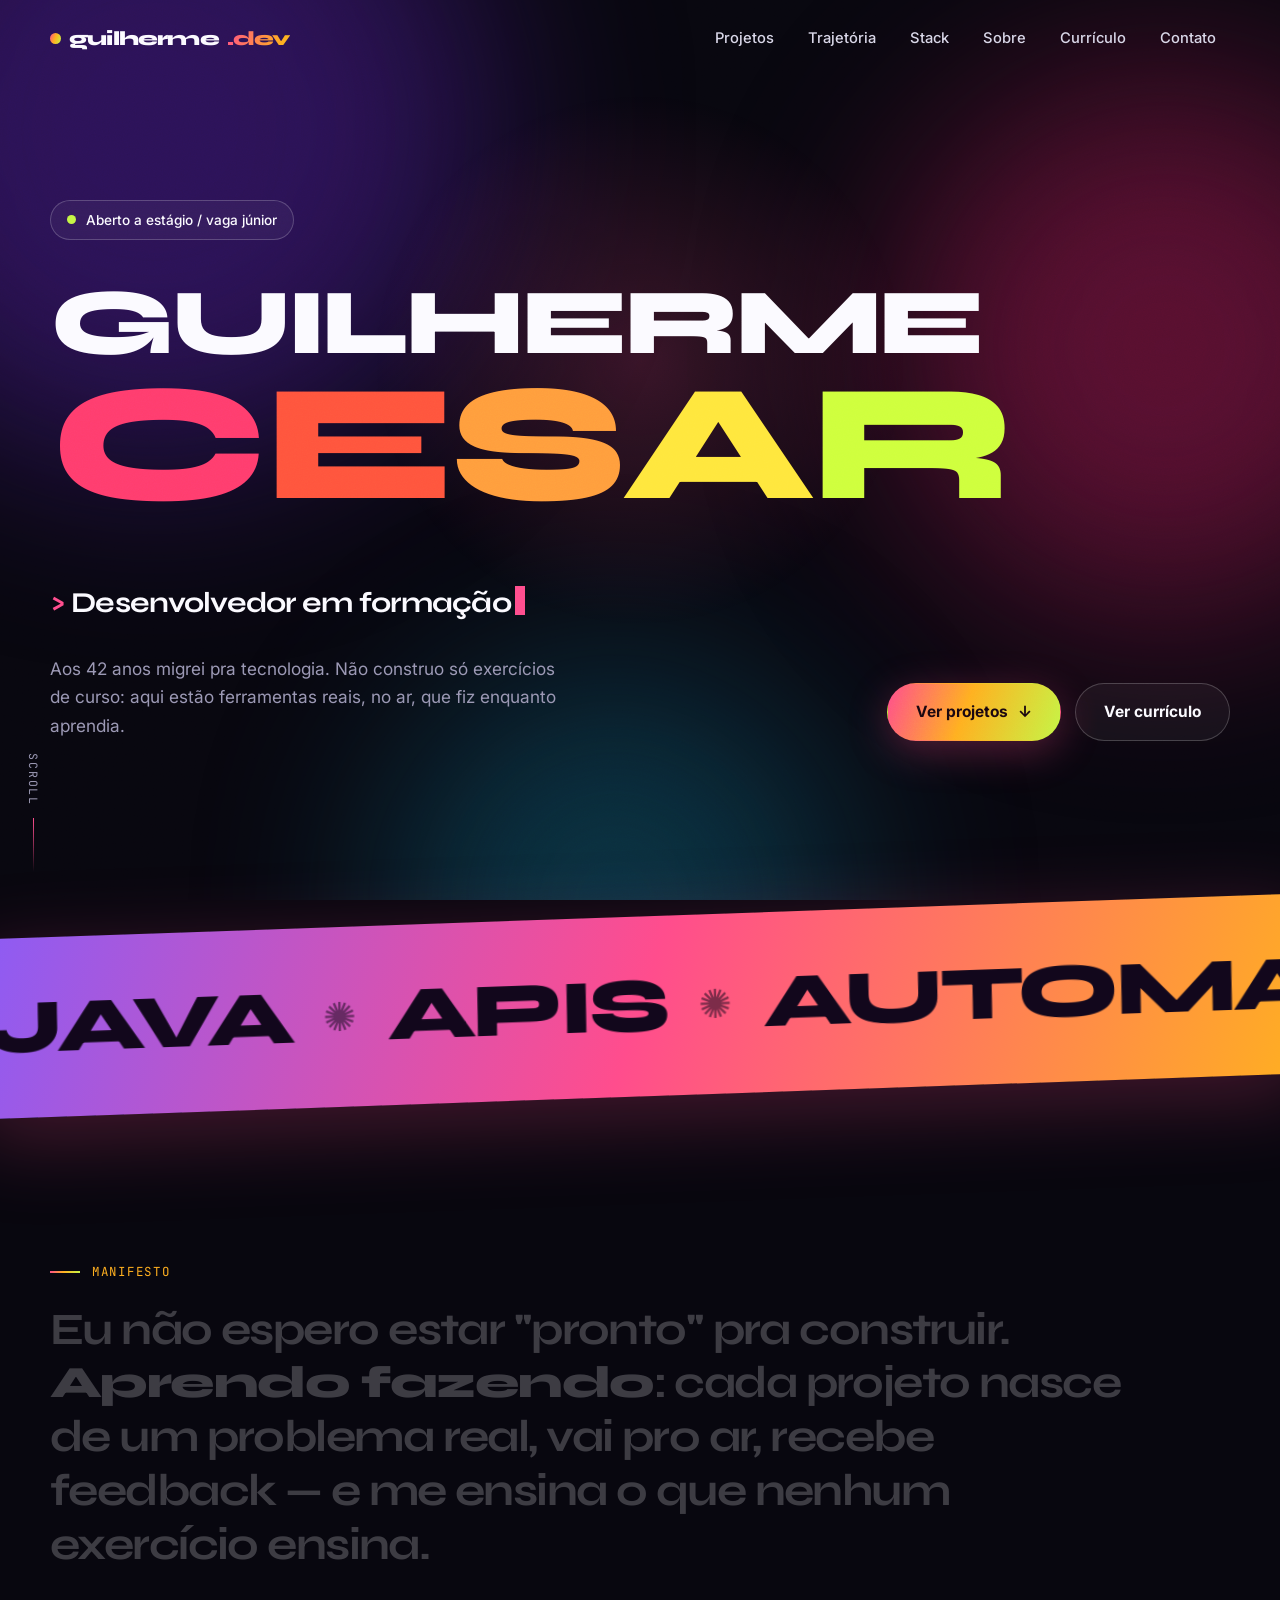
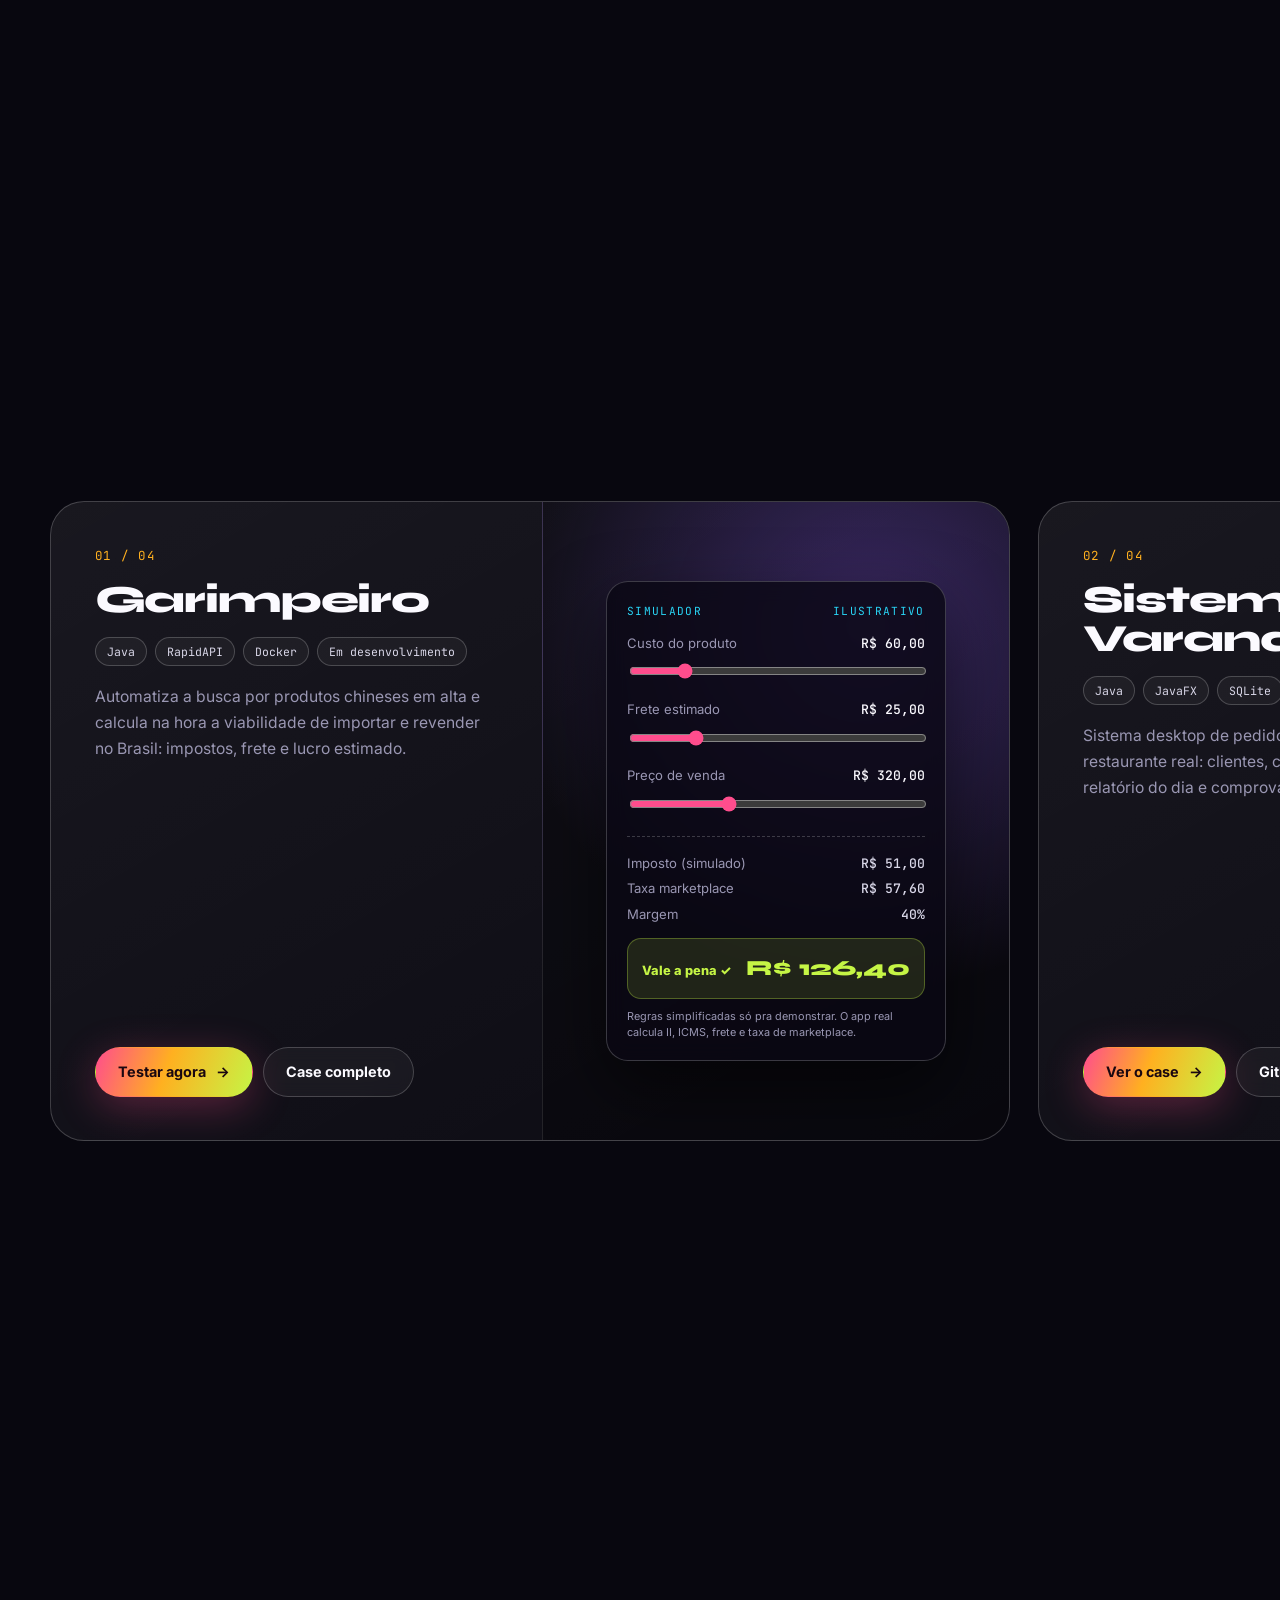
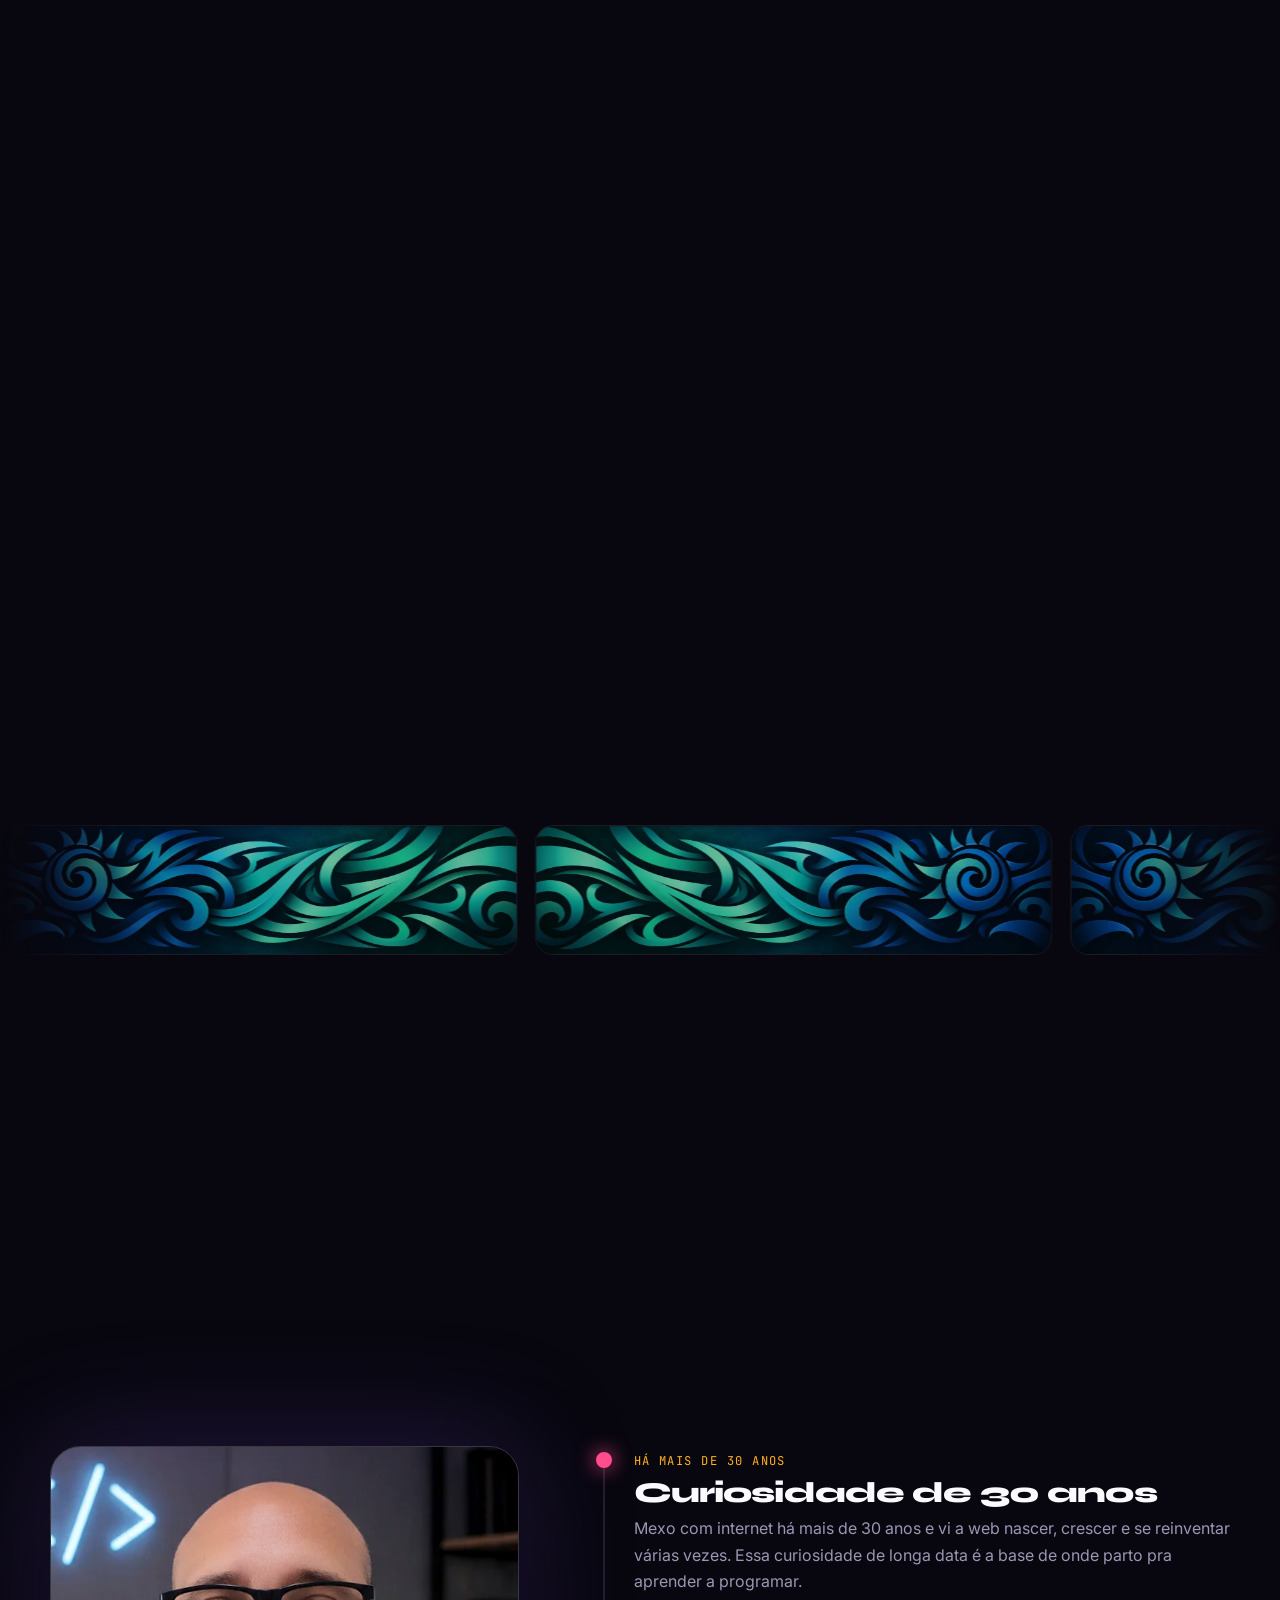
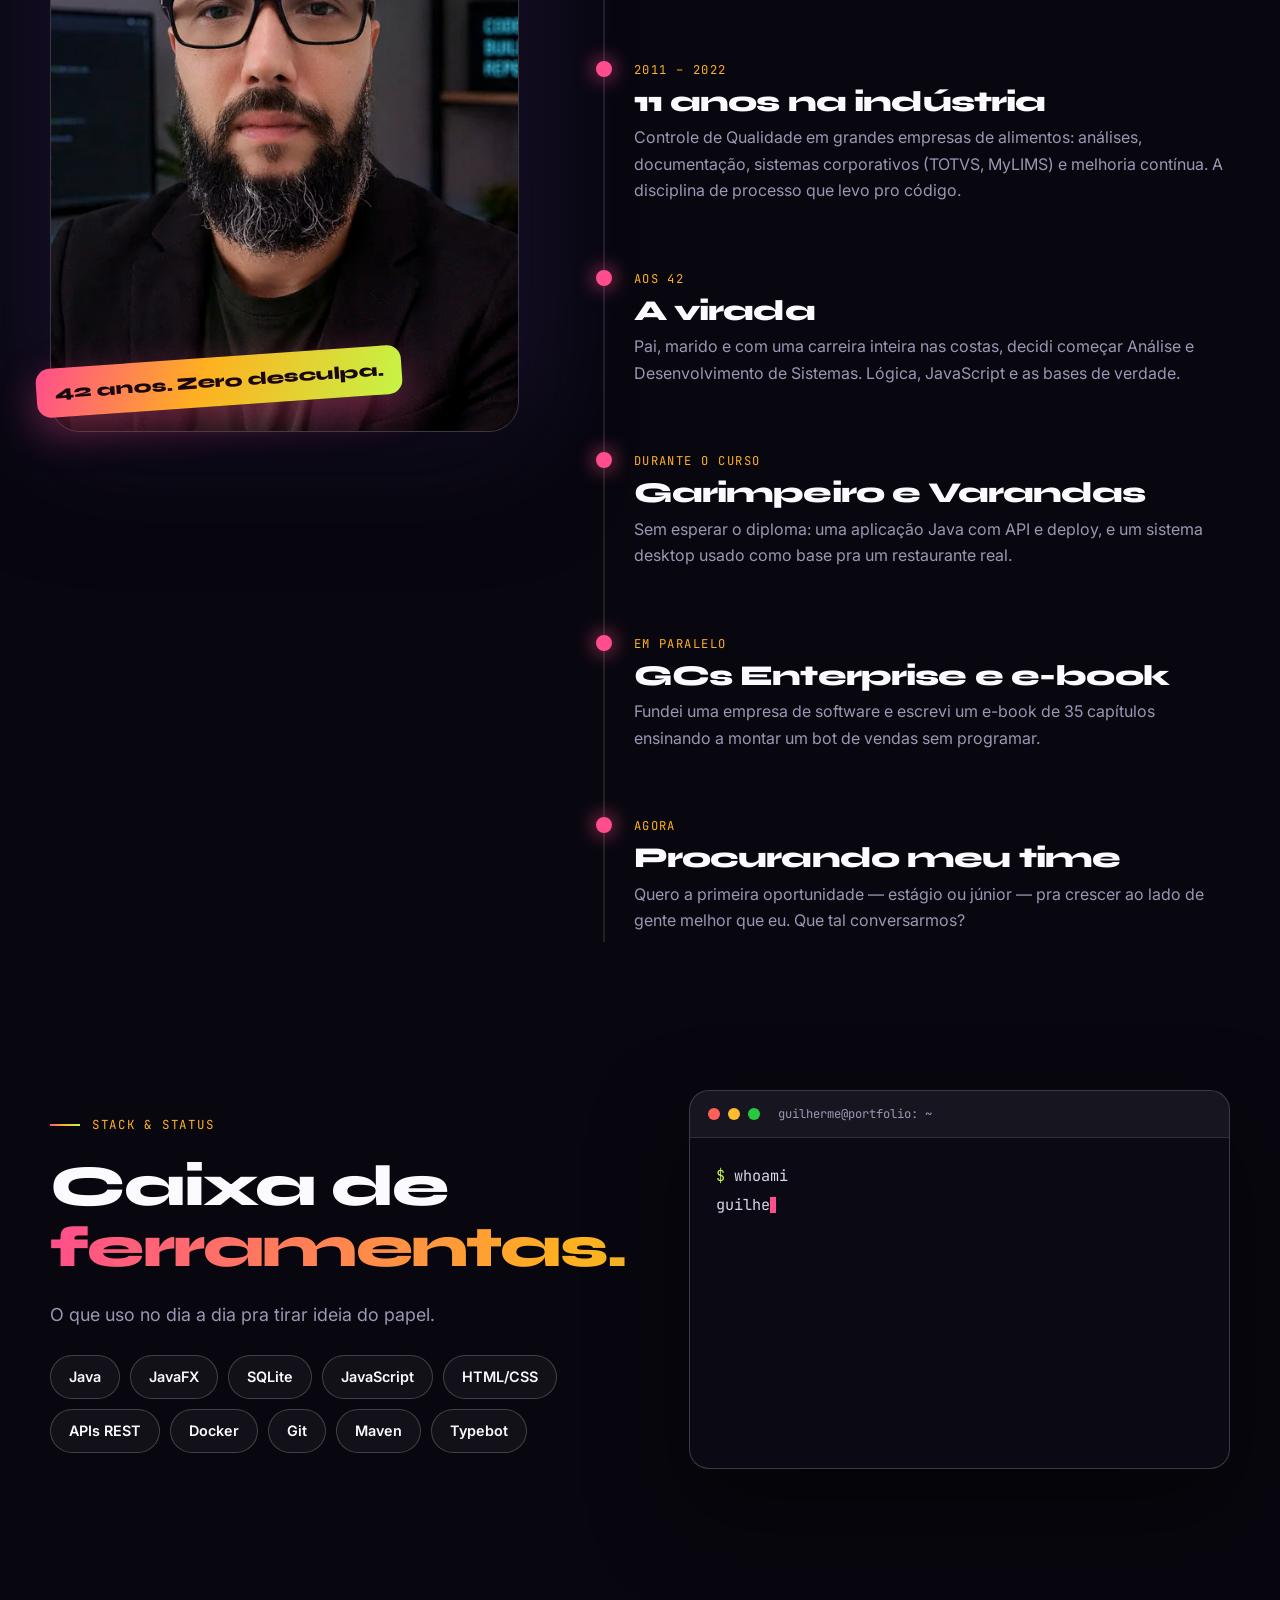
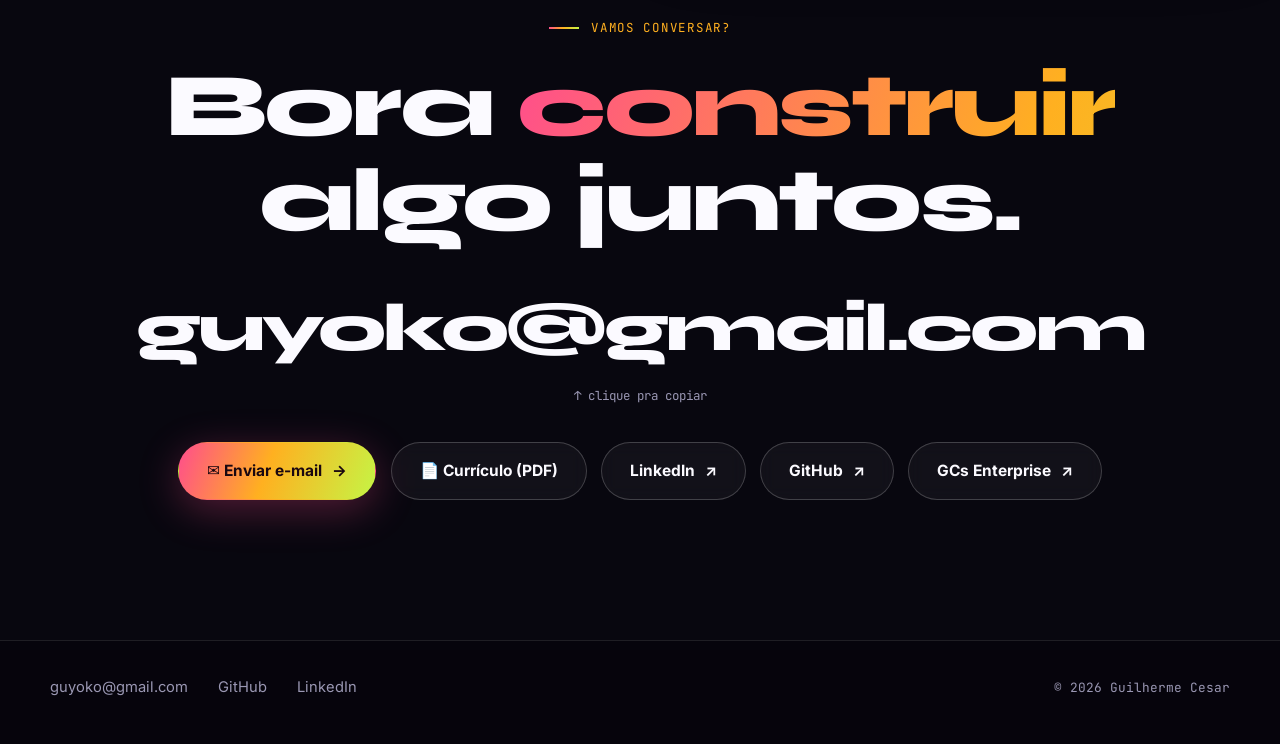
==== commit 4b671add: "Troca titulo do topo para Desenvolvedor em formacao Co-Authored-By: Claude Sonnet 5.5 <noreply@anthr" ====
--- a/index.html
+++ b/index.html
@@ -4,13 +4,13 @@
   <meta charset="UTF-8">
   <meta name="viewport" content="width=device-width, initial-scale=1.0">
   <meta name="theme-color" content="#08070f">
-  <meta name="description" content="Portfólio de Guilherme Cesar, desenvolvedor, com projetos reais em Java, APIs e automação.">
-  <meta property="og:title" content="Guilherme Cesar — Desenvolvedor">
+  <meta name="description" content="Portfólio de Guilherme Cesar, desenvolvedor em formação, com projetos reais em Java, APIs e automação.">
+  <meta property="og:title" content="Guilherme Cesar — Desenvolvedor em formação">
   <meta property="og:description" content="Projetos reais em Java, APIs e automação — não são exercícios de curso.">
   <meta property="og:url" content="https://guilhermecesars.github.io/">
   <meta property="og:type" content="website">
   <link rel="icon" href="gui001.ico" type="image/x-icon">
-  <title>Guilherme Cesar — Desenvolvedor</title>
+  <title>Guilherme Cesar — Desenvolvedor em formação</title>
   <link rel="preconnect" href="https://fonts.googleapis.com">
   <link rel="preconnect" href="https://fonts.gstatic.com" crossorigin>
   <link href="https://fonts.googleapis.com/css2?family=Inter:wght@400;500;600;700&family=JetBrains+Mono:wght@400;500&family=Syne:wght@700;800&display=swap" rel="stylesheet">
@@ -49,7 +49,7 @@
         </h1>
         <div class="hero-sub">
           <div>
-            <p class="hero-role" aria-live="off"><span class="txt" data-roles="Desenvolvedor Java|Construtor de automações|Empreendedor|Eterno aprendiz">Desenvolvedor Java</span><span class="cursor"></span></p>
+            <p class="hero-role" aria-live="off"><span class="txt" data-roles="Desenvolvedor em formação|Construtor de automações|Empreendedor|Eterno aprendiz">Desenvolvedor em formação</span><span class="cursor"></span></p>
             <p class="hero-lead">Aos 42 anos migrei pra tecnologia. Não construo só exercícios de curso: aqui estão ferramentas reais, no ar, que fiz enquanto aprendia.</p>
           </div>
           <div class="hero-cta">
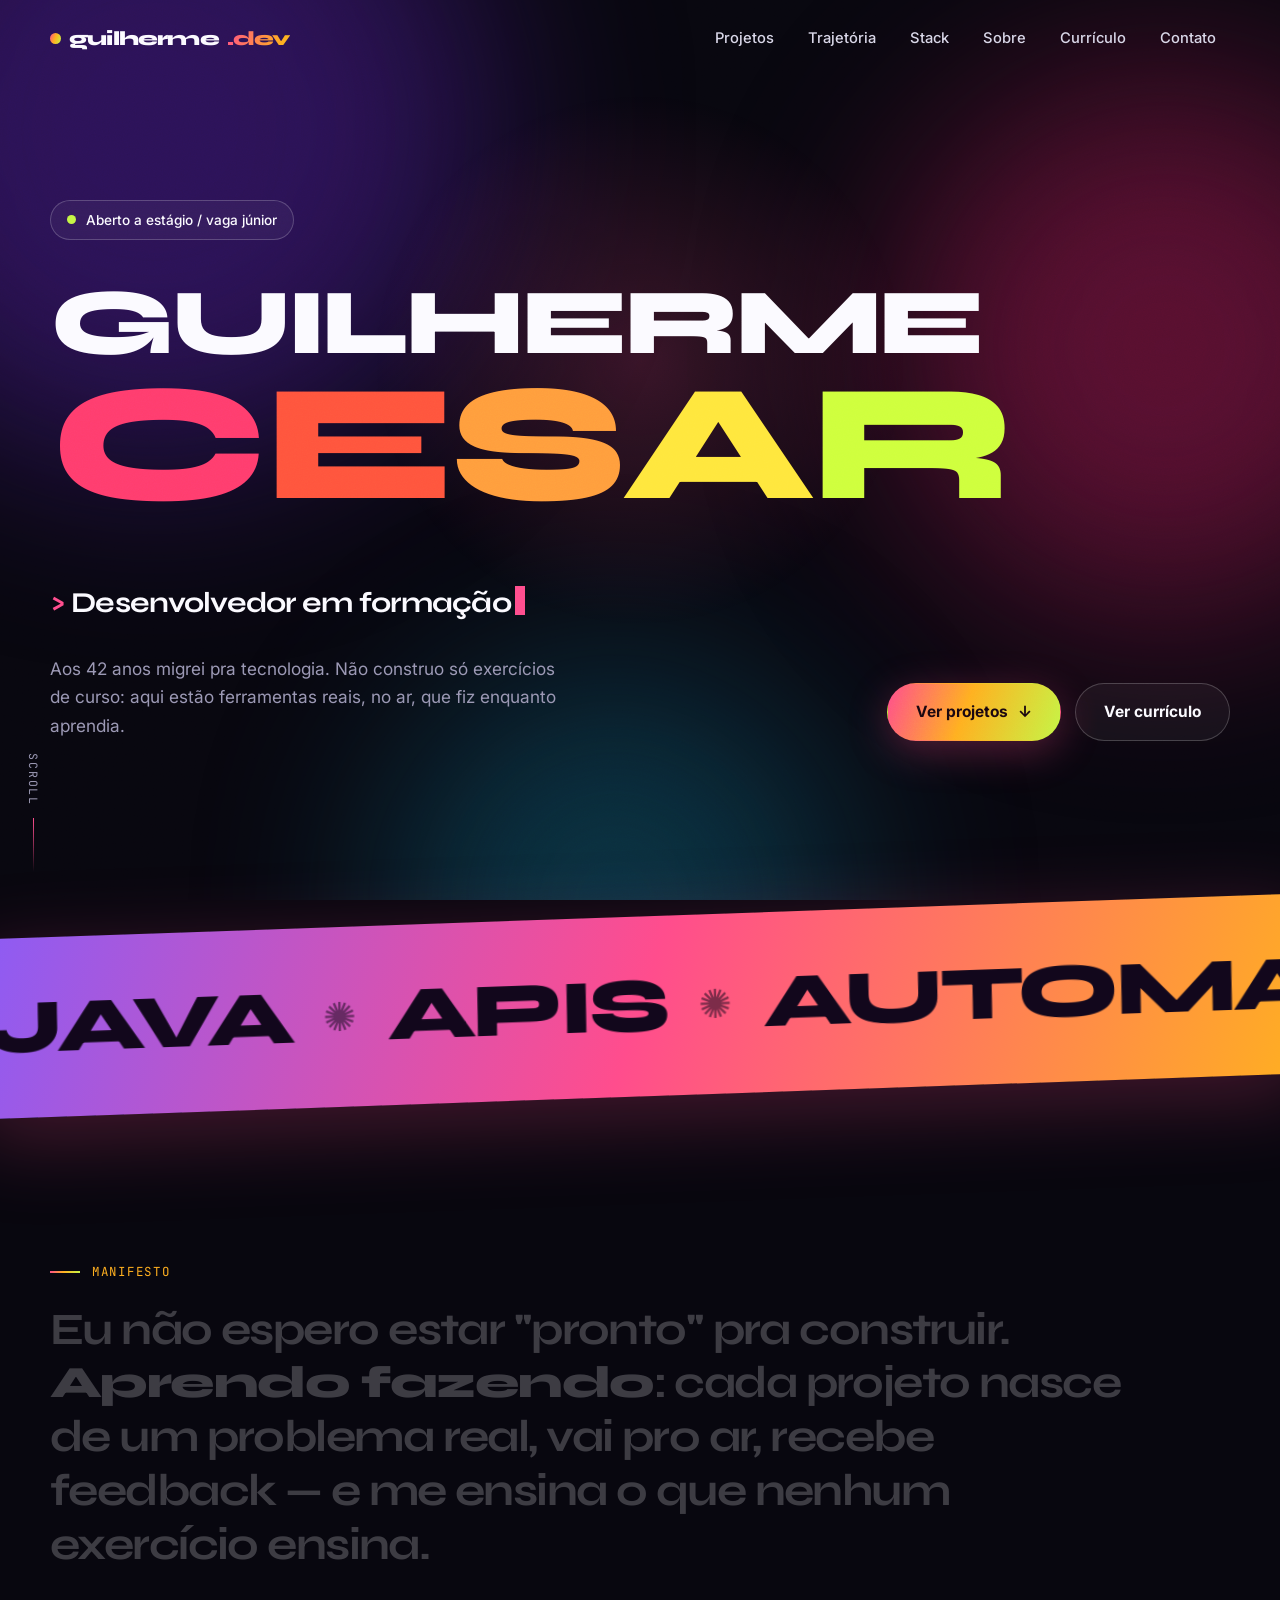
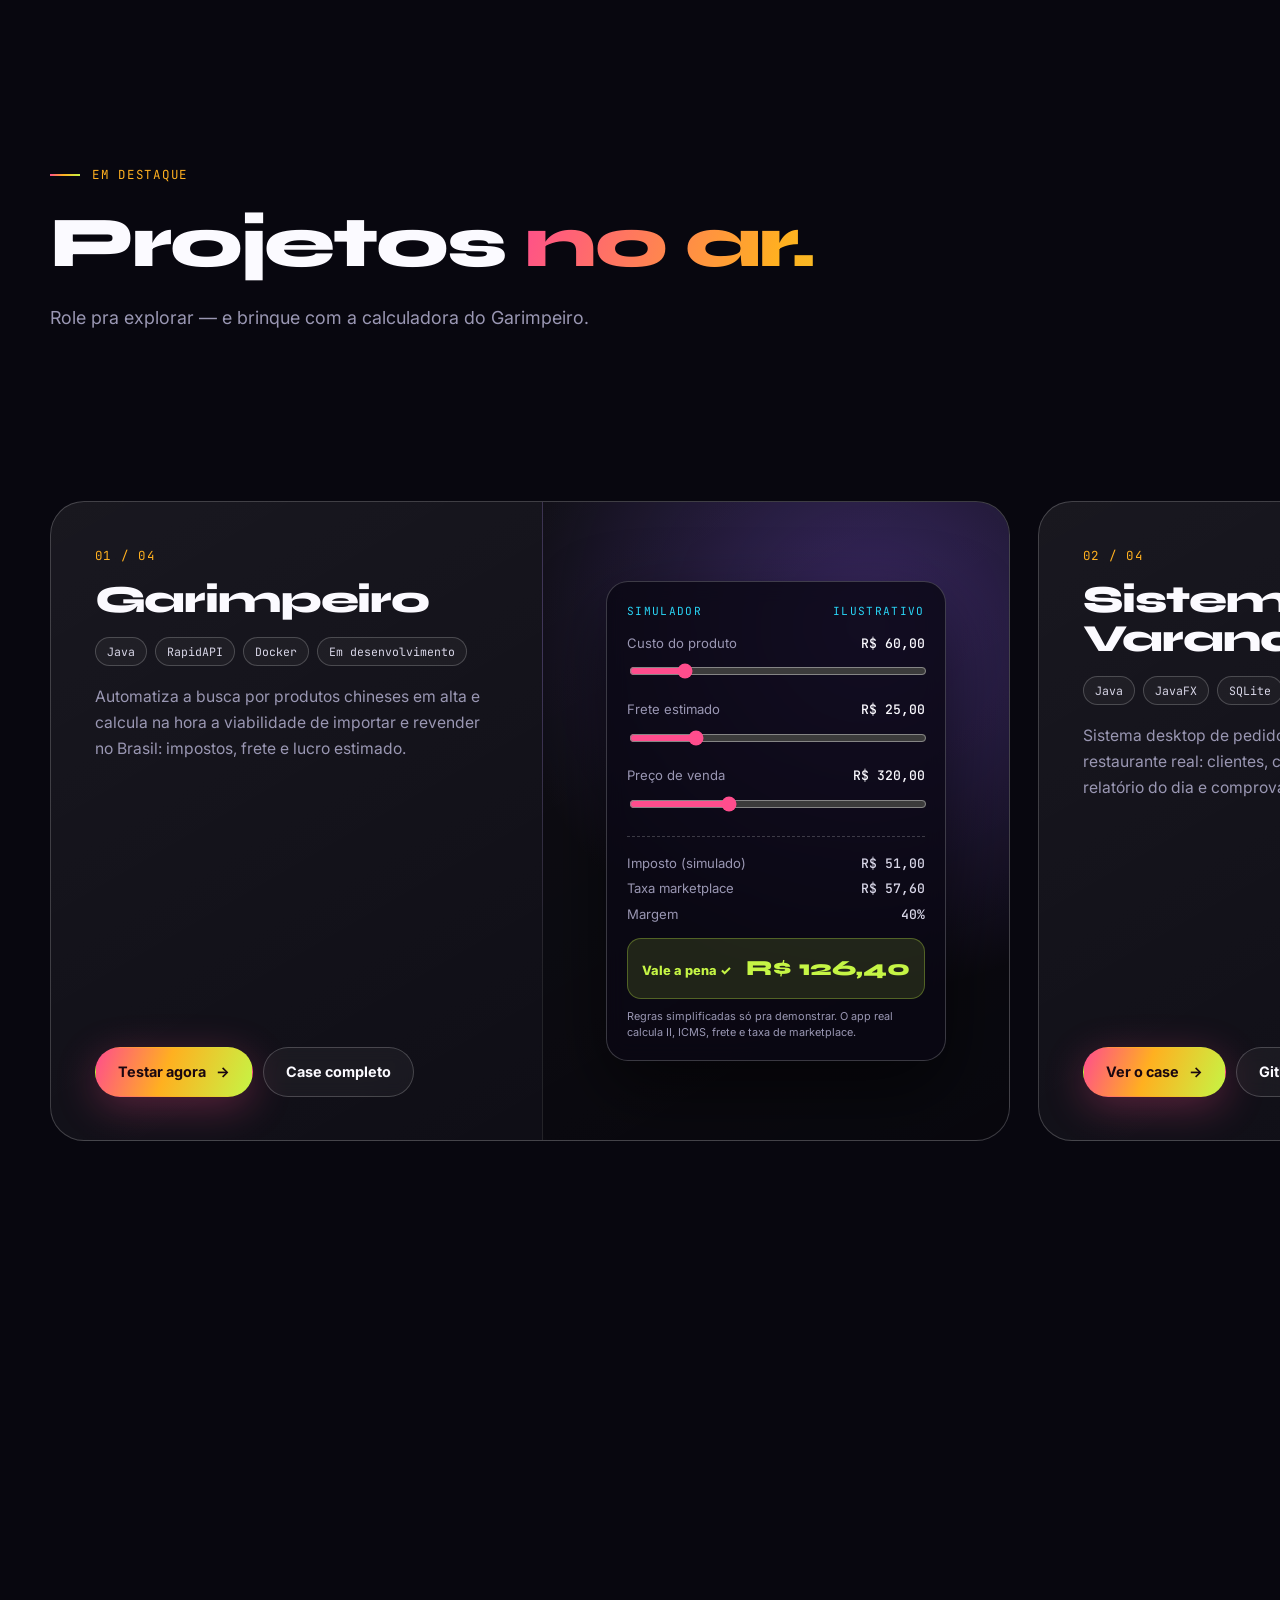
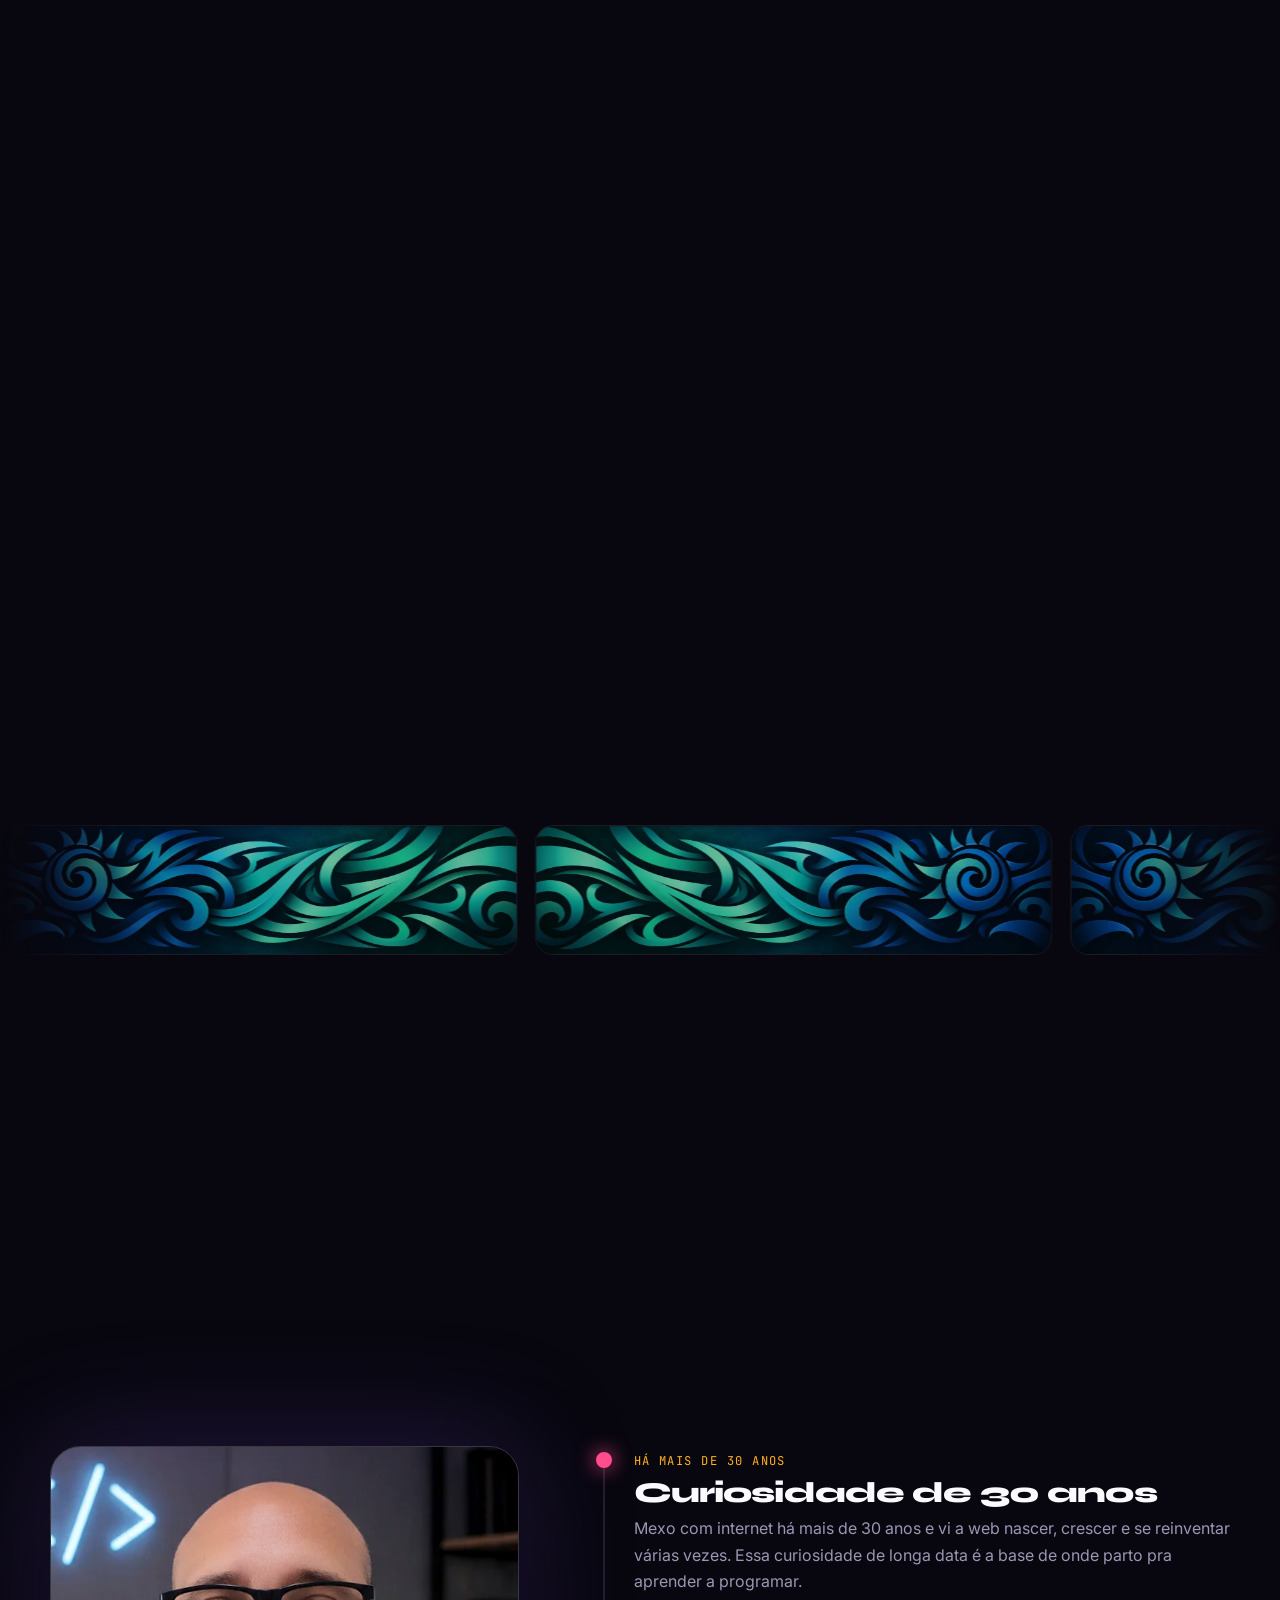
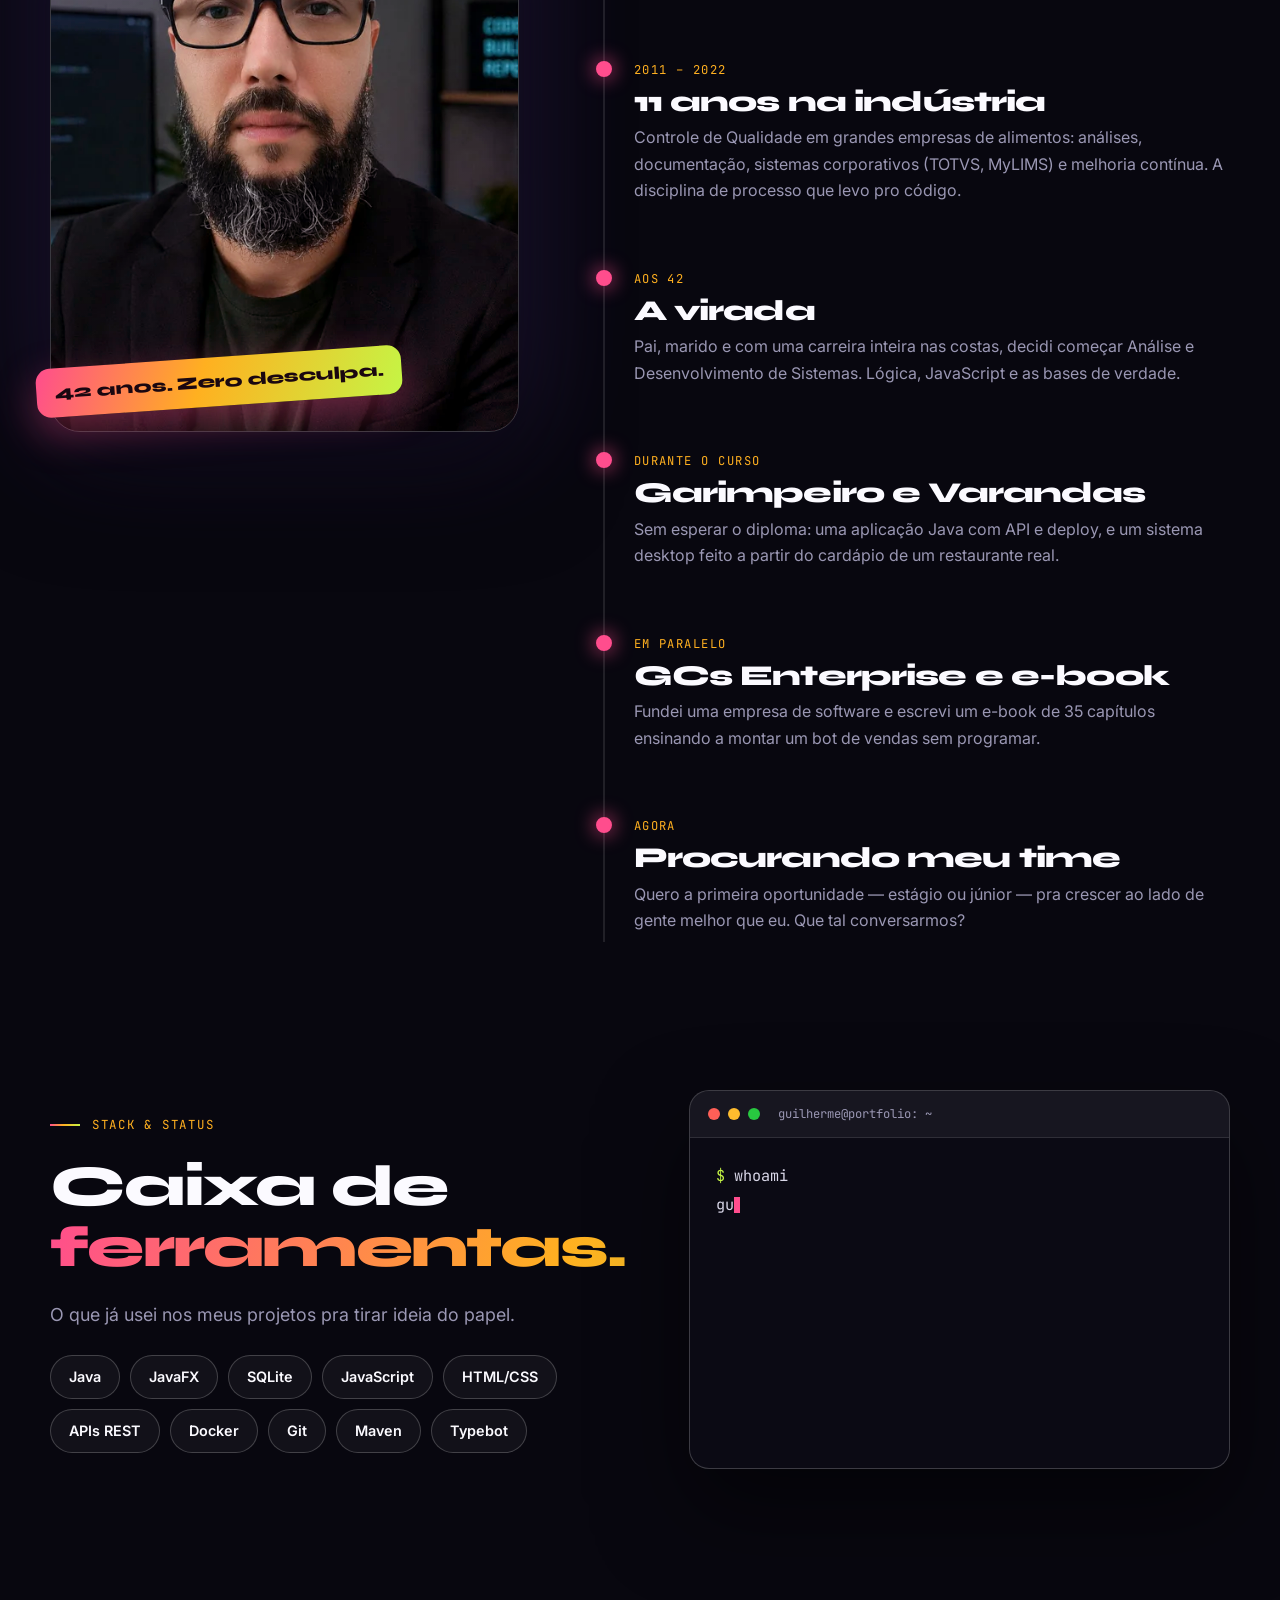
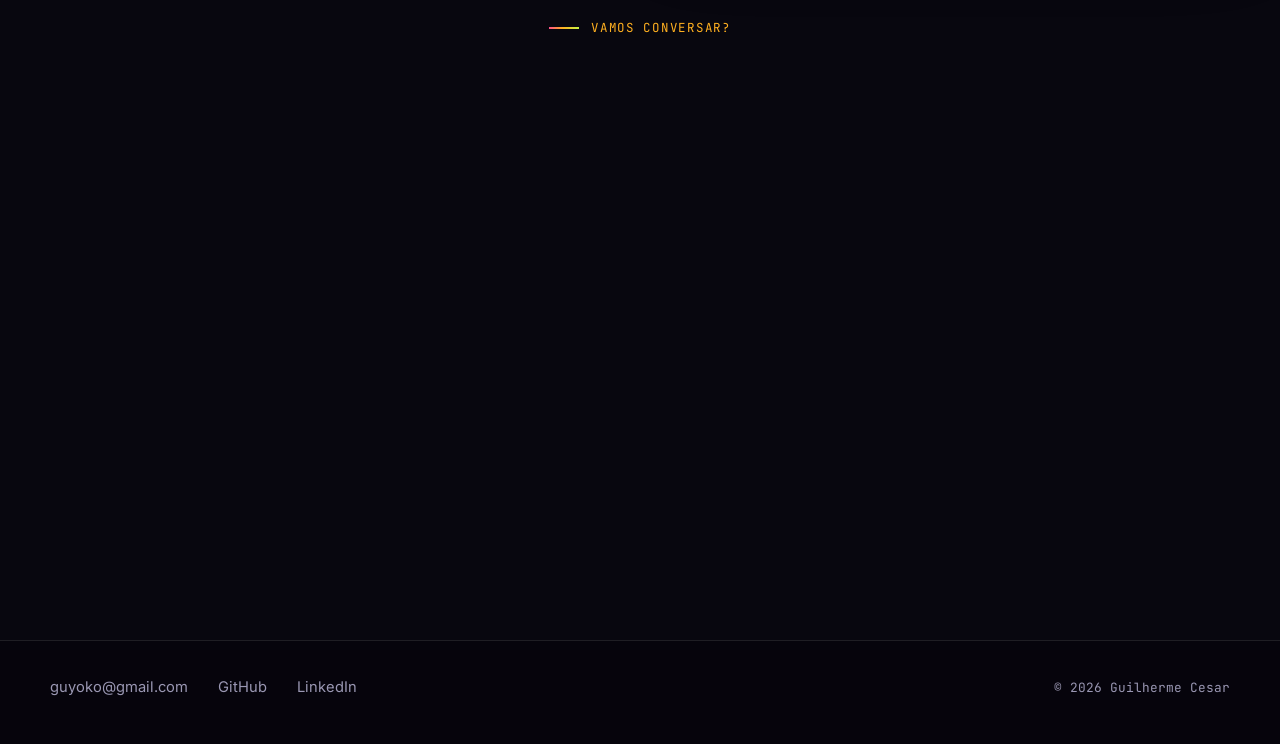
==== commit 4b57eb94: "Varredura de textos: remove sugestoes de uso real nao comprovado Co-Authored-By: Claude Sonnet 5.5 <" ====
--- a/index.html
+++ b/index.html
@@ -142,7 +142,7 @@
                 <span class="p-num">03 / 04</span>
                 <h3>GCs Enterprise</h3>
                 <div class="tags"><span class="tag">Empresa</span><span class="tag">Automação</span><span class="tag">WhatsApp</span></div>
-                <p>Minha empresa de software: automação de atendimento via WhatsApp e sistemas sob medida, testados em negócios reais. O site também é feito por mim.</p>
+                <p>Minha empresa de software: automação de atendimento via WhatsApp e sistemas sob medida, prontos pra os primeiros pilotos. O site também é feito por mim.</p>
                 <div class="p-actions">
                   <a href="https://gcsenterprise.com.br" target="_blank" rel="noopener" class="btn btn-primary">Visitar o site <span class="arrow">→</span></a>
                 </div>
@@ -190,7 +190,7 @@
             <div class="t-item"><span class="t-when">Há mais de 30 anos</span><h3>Curiosidade de 30 anos</h3><p>Mexo com internet há mais de 30 anos e vi a web nascer, crescer e se reinventar várias vezes. Essa curiosidade de longa data é a base de onde parto pra aprender a programar.</p></div>
             <div class="t-item"><span class="t-when">2011 – 2022</span><h3>11 anos na indústria</h3><p>Controle de Qualidade em grandes empresas de alimentos: análises, documentação, sistemas corporativos (TOTVS, MyLIMS) e melhoria contínua. A disciplina de processo que levo pro código.</p></div>
             <div class="t-item"><span class="t-when">Aos 42</span><h3>A virada</h3><p>Pai, marido e com uma carreira inteira nas costas, decidi começar Análise e Desenvolvimento de Sistemas. Lógica, JavaScript e as bases de verdade.</p></div>
-            <div class="t-item"><span class="t-when">Durante o curso</span><h3>Garimpeiro e Varandas</h3><p>Sem esperar o diploma: uma aplicação Java com API e deploy, e um sistema desktop usado como base pra um restaurante real.</p></div>
+            <div class="t-item"><span class="t-when">Durante o curso</span><h3>Garimpeiro e Varandas</h3><p>Sem esperar o diploma: uma aplicação Java com API e deploy, e um sistema desktop feito a partir do cardápio de um restaurante real.</p></div>
             <div class="t-item"><span class="t-when">Em paralelo</span><h3>GCs Enterprise e e-book</h3><p>Fundei uma empresa de software e escrevi um e-book de 35 capítulos ensinando a montar um bot de vendas sem programar.</p></div>
             <div class="t-item"><span class="t-when">Agora</span><h3>Procurando meu time</h3><p>Quero a primeira oportunidade — estágio ou júnior — pra crescer ao lado de gente melhor que eu. Que tal conversarmos?</p></div>
           </div>
@@ -203,7 +203,7 @@
         <div class="reveal">
           <p class="eyebrow">Stack &amp; status</p>
           <h2 style="font-size:clamp(2rem,4.6vw,3.6rem)">Caixa de <span class="grad">ferramentas.</span></h2>
-          <p class="section-intro">O que uso no dia a dia pra tirar ideia do papel.</p>
+          <p class="section-intro">O que já usei nos meus projetos pra tirar ideia do papel.</p>
           <div class="chips">
             <span class="chip">Java</span><span class="chip">JavaFX</span><span class="chip">SQLite</span><span class="chip">JavaScript</span><span class="chip">HTML/CSS</span><span class="chip">APIs REST</span><span class="chip">Docker</span><span class="chip">Git</span><span class="chip">Maven</span><span class="chip">Typebot</span>
           </div>
